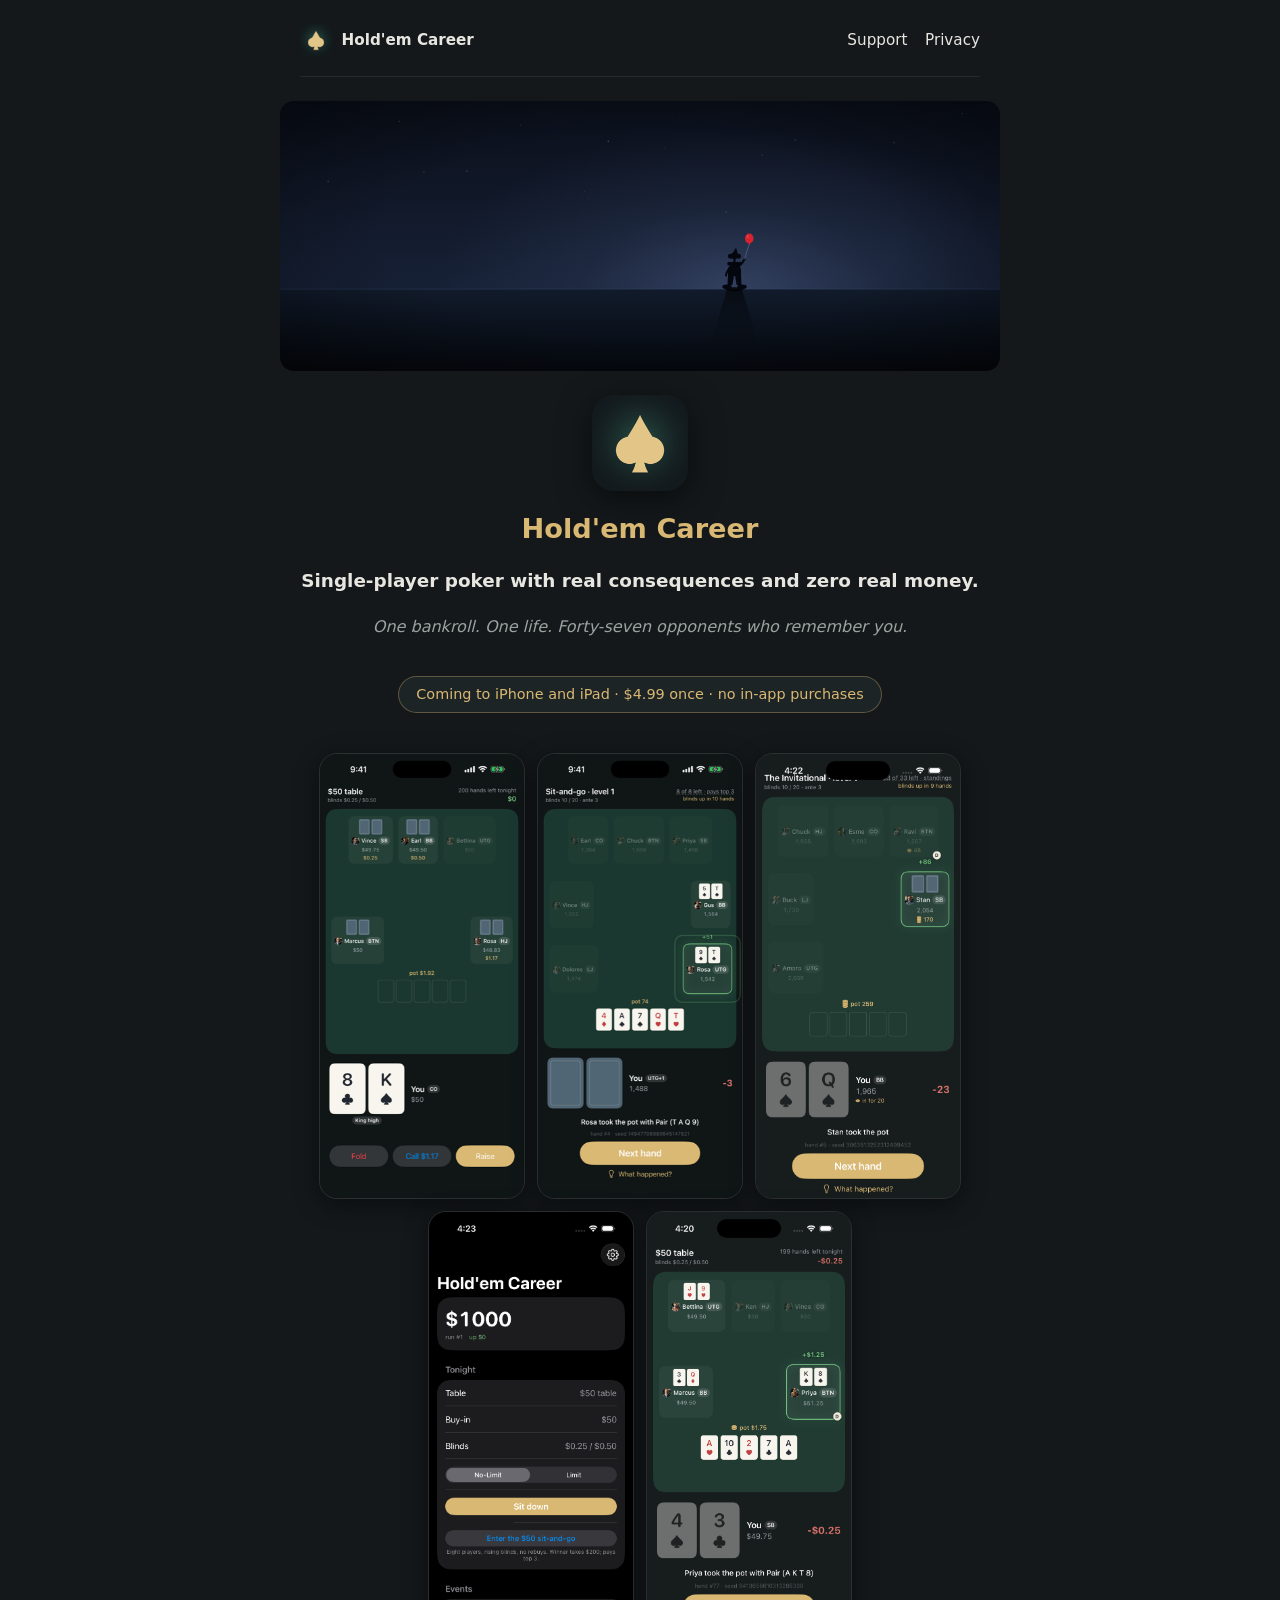
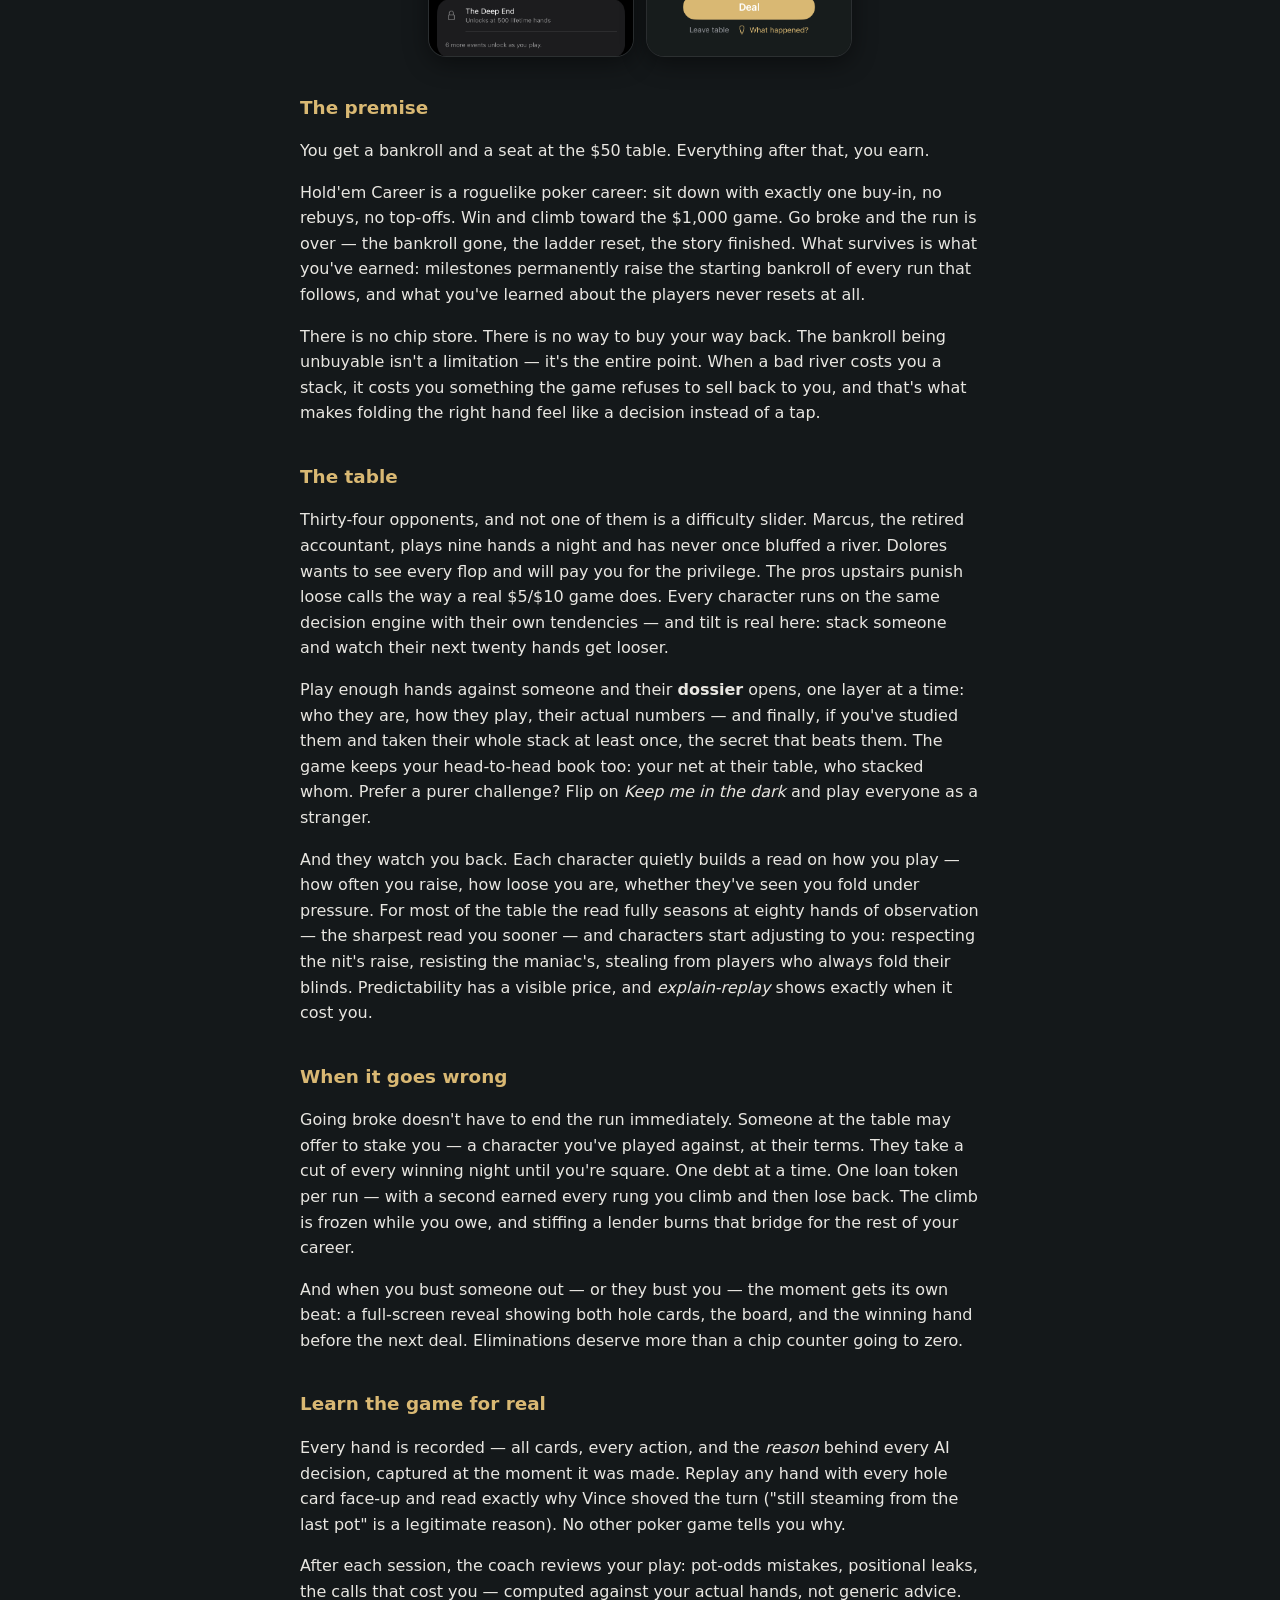
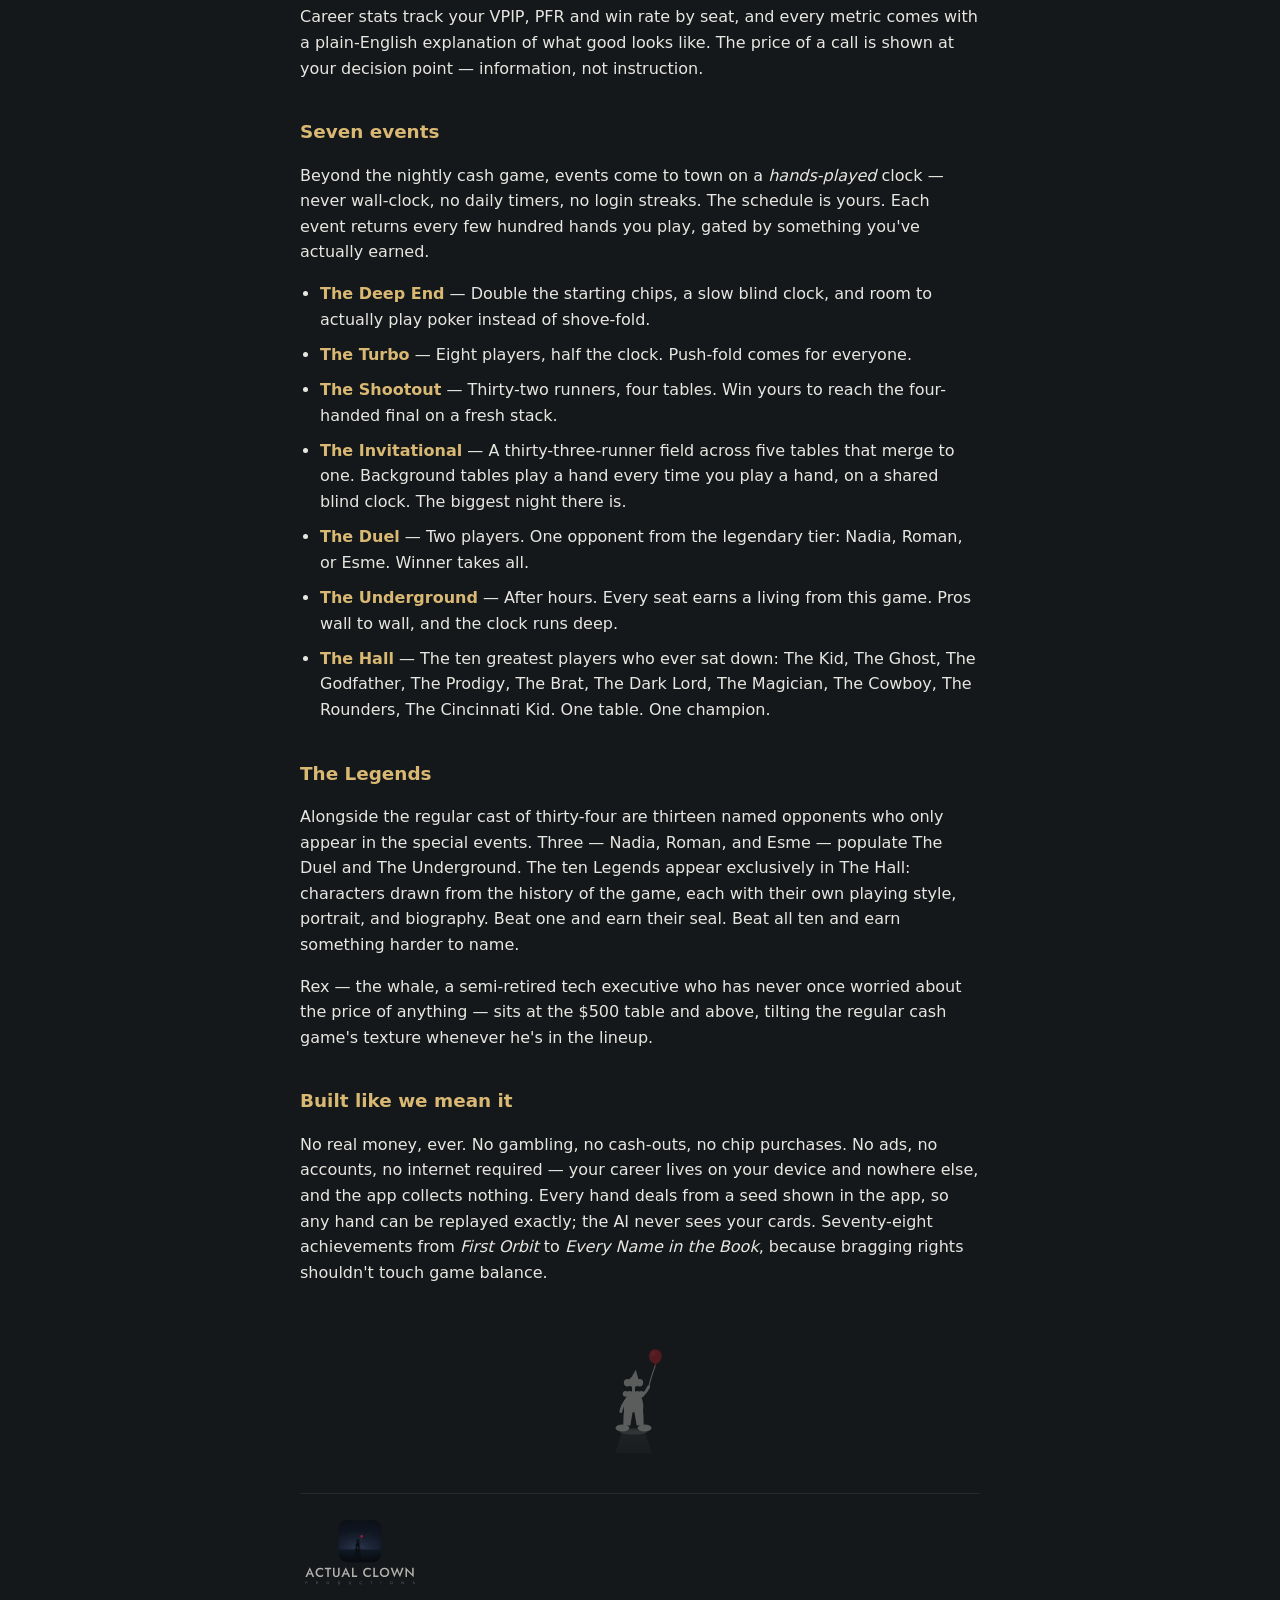
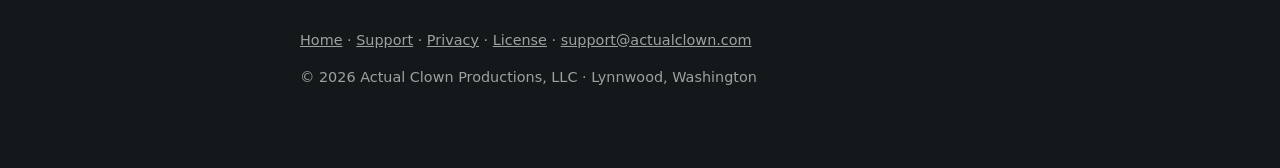
==== index.html @ 4d63edb3 "Add skip-link and interior-page meta descriptions Accessibility: a "Skip to content" link on every p" ====
<!DOCTYPE html>
<html lang="en">
<head>
<meta charset="utf-8">
<meta name="viewport" content="width=device-width, initial-scale=1">
<title>Hold'em Career — a roguelike poker career for iPhone and iPad</title>
<meta name="description" content="Single-player poker with real consequences and zero real money. One bankroll, one life, and forty-seven opponents who remember you. Seven special events. Pay once — no ads, no chip store, ever.">
<meta property="og:title" content="Hold'em Career">
<meta property="og:description" content="A roguelike poker career: one bankroll, one life, and forty-seven opponents who remember you. No real money, no chip store — pay once.">
<meta property="og:image" content="https://holdemcareer.actualclown.com/assets/og-image.png">
<meta property="og:url" content="https://holdemcareer.actualclown.com">
<meta property="og:type" content="website">
<meta name="twitter:card" content="summary_large_image">
<meta name="twitter:title" content="Hold'em Career">
<meta name="twitter:description" content="A roguelike poker career: one bankroll, one life, and forty-seven opponents who remember you. No real money, no chip store — pay once.">
<meta name="twitter:image" content="https://holdemcareer.actualclown.com/assets/og-image.png">
<link rel="canonical" href="https://holdemcareer.actualclown.com/">
<link rel="icon" href="assets/favicon.ico" sizes="48x48">
<link rel="icon" href="assets/favicon.svg" type="image/svg+xml">
<link rel="icon" type="image/png" sizes="32x32" href="assets/favicon-32.png">
<link rel="icon" type="image/png" sizes="16x16" href="assets/favicon-16.png">
<link rel="apple-touch-icon" href="assets/apple-touch-icon.png">
<link rel="stylesheet" href="style.css">
<script type="application/ld+json">
{
  "@context": "https://schema.org",
  "@type": "SoftwareApplication",
  "name": "Hold'em Career",
  "operatingSystem": "iOS",
  "applicationCategory": "GameApplication",
  "url": "https://holdemcareer.actualclown.com/",
  "offers": { "@type": "Offer", "price": "4.99", "priceCurrency": "USD" },
  "publisher": { "@type": "Organization", "name": "Actual Clown Productions, LLC" }
}
</script>
</head>
<body>
<a class="skip-link" href="#main">Skip to content</a>
<nav>
<a class="brand" href="index.html"><img src="assets/icon.png" alt=""> Hold'em Career</a>
<a href="support.html">Support</a>
<a href="privacy.html">Privacy</a>
</nav>

<main id="main">
<div class="scene-banner">
  <img src="assets/scene.svg" alt="A lone figure on an empty plain at dusk, red balloon in hand — the Actual Clown Productions mark">
</div>

<div class="hero">
<img class="appicon" src="assets/icon.png" alt="Hold'em Career app icon">
<h1>Hold'em Career</h1>
<p class="tagline"><strong>Single-player poker with real consequences and zero real money.</strong></p>
<p class="sub"><em>One bankroll. One life. Forty-seven opponents who remember you.</em></p>
<span class="badge">Coming to iPhone and iPad · $4.99 once · no in-app purchases</span>
</div>

<div class="shots">
<img src="assets/1-table.png" alt="The felt: a six-handed No-Limit cash table with the action on you">
<img src="assets/2-tourney.png" alt="An eight-handed sit-and-go at showdown, with the blind-level clock">
<img src="assets/5-invitational.png" alt="The Invitational: five tables merging to one, the whole cast in the field">
<img src="assets/6-events.png" alt="The events calendar: The Hall, The Invitational, The Duel and more">
<img src="assets/4-deal.png" alt="Between hands: the result, and the 'What happened?' explain-replay">
</div>

<h2>The premise</h2>
<p>You get a bankroll and a seat at the $50 table. Everything after that, you earn.</p>
<p>Hold'em Career is a roguelike poker career: sit down with exactly one buy-in, no rebuys, no
top-offs. Win and climb toward the $1,000 game. Go broke and the run is over — the bankroll
gone, the ladder reset, the story finished. What survives is what you've earned: milestones
permanently raise the starting bankroll of every run that follows, and what you've learned
about the players never resets at all.</p>
<p>There is no chip store. There is no way to buy your way back. The bankroll being unbuyable
isn't a limitation — it's the entire point. When a bad river costs you a stack, it costs you
something the game refuses to sell back to you, and that's what makes folding the right hand
feel like a decision instead of a tap.</p>

<h2>The table</h2>
<p>Thirty-four opponents, and not one of them is a difficulty slider. Marcus, the retired
accountant, plays nine hands a night and has never once bluffed a river. Dolores wants to see
every flop and will pay you for the privilege. The pros upstairs punish loose calls the way a
real $5/$10 game does. Every character runs on the same decision engine with their own
tendencies — and tilt is real here: stack someone and watch their next twenty hands get looser.</p>
<p>Play enough hands against someone and their <strong>dossier</strong> opens, one layer at a
time: who they are, how they play, their actual numbers — and finally, if you've studied them
and taken their whole stack at least once, the secret that beats them. The game keeps your
head-to-head book too: your net at their table, who stacked whom. Prefer a purer challenge?
Flip on <em>Keep me in the dark</em> and play everyone as a stranger.</p>
<p>And they watch you back. Each character quietly builds a read on how you play — how often
you raise, how loose you are, whether they've seen you fold under pressure. For most of the table the read fully seasons at
eighty hands of observation — the sharpest read you sooner — and characters start adjusting to
you: respecting the nit's raise, resisting the maniac's, stealing from players who always fold
their blinds.
Predictability has a visible price, and <em>explain-replay</em> shows exactly when it cost you.</p>

<h2>When it goes wrong</h2>
<p>Going broke doesn't have to end the run immediately. Someone at the table may offer to stake
you — a character you've played against, at their terms. They take a cut of every winning night
until you're square. One debt at a time. One loan token per run — with a second earned every
rung you climb and then lose back. The climb is frozen while you owe, and stiffing a lender
burns that bridge for the rest of your career.</p>
<p>And when you bust someone out — or they bust you — the moment gets its own beat: a
full-screen reveal showing both hole cards, the board, and the winning hand before the next
deal. Eliminations deserve more than a chip counter going to zero.</p>

<h2>Learn the game for real</h2>
<p>Every hand is recorded — all cards, every action, and the <em>reason</em> behind every AI
decision, captured at the moment it was made. Replay any hand with every hole card face-up and
read exactly why Vince shoved the turn ("still steaming from the last pot" is a legitimate
reason). No other poker game tells you why.</p>
<p>After each session, the coach reviews your play: pot-odds mistakes, positional leaks, the
calls that cost you — computed against your actual hands, not generic advice. Career stats
track your VPIP, PFR and win rate by seat, and every metric comes with a plain-English
explanation of what good looks like. The price of a call is shown at your decision point —
information, not instruction.</p>

<h2>Seven events</h2>
<p>Beyond the nightly cash game, events come to town on a <em>hands-played</em> clock — never
wall-clock, no daily timers, no login streaks. The schedule is yours. Each event returns every
few hundred hands you play, gated by something you've actually earned.</p>
<ul class="events-list">
  <li><strong>The Deep End</strong> — Double the starting chips, a slow blind clock, and room to
  actually play poker instead of shove-fold.</li>
  <li><strong>The Turbo</strong> — Eight players, half the clock. Push-fold comes for everyone.</li>
  <li><strong>The Shootout</strong> — Thirty-two runners, four tables. Win yours to reach the
  four-handed final on a fresh stack.</li>
  <li><strong>The Invitational</strong> — A thirty-three-runner field across five
  tables that merge to one. Background tables play a hand every time you play a hand, on a shared
  blind clock. The biggest night there is.</li>
  <li><strong>The Duel</strong> — Two players. One opponent from the legendary tier: Nadia, Roman,
  or Esme. Winner takes all.</li>
  <li><strong>The Underground</strong> — After hours. Every seat earns a living from this game.
  Pros wall to wall, and the clock runs deep.</li>
  <li><strong>The Hall</strong> — The ten greatest players who ever sat down: The Kid, The Ghost,
  The Godfather, The Prodigy, The Brat, The Dark Lord, The Magician, The Cowboy, The Rounders,
  The Cincinnati Kid. One table. One champion.</li>
</ul>

<h2>The Legends</h2>
<p>Alongside the regular cast of thirty-four are thirteen named opponents who only appear in
the special events. Three — Nadia, Roman, and Esme — populate The Duel and The Underground.
The ten Legends appear exclusively in The Hall: characters drawn from the history of the game,
each with their own playing style, portrait, and biography. Beat one and earn their seal. Beat
all ten and earn something harder to name.</p>
<p>Rex — the whale, a semi-retired tech executive who has never once worried about the price of
anything — sits at the $500 table and above, tilting the regular cash game's texture whenever
he's in the lineup.</p>

<h2>Built like we mean it</h2>
<p>No real money, ever. No gambling, no cash-outs, no chip purchases. No ads, no accounts, no
internet required — your career lives on your device and nowhere else, and the app collects
nothing. Every hand deals from a seed shown in the app, so any hand can be replayed exactly;
the AI never sees your cards. Seventy-eight achievements from <em>First Orbit</em> to
<em>Every Name in the Book</em>, because bragging rights shouldn't touch game balance.</p>

<div class="mark-accent" aria-hidden="true">
  <img src="assets/mark-free.svg" alt="">
</div>
</main>

<footer>
<a href="https://actualclown.com" class="footer-brand">
  <img src="assets/logo-ac-stacked.svg" alt="Actual Clown Productions" class="footer-logo">
</a>
<p><a href="index.html">Home</a> · <a href="support.html">Support</a> · <a href="privacy.html">Privacy</a> ·
<a href="eula.html">License</a> · <a href="mailto:support@actualclown.com">support@actualclown.com</a></p>
<p>© 2026 Actual Clown Productions, LLC · Lynnwood, Washington</p>
</footer>
</body>
</html>
---- style.css ----
body { font-family: -apple-system, system-ui, sans-serif; max-width: 680px; margin: 0 auto;
       padding: 1.5rem 1.25rem 4rem; line-height: 1.6; color: #e8e6e1; background: #14181a; }
h1 { color: #d9b873; font-size: 1.7rem; margin: 0.5rem 0 0.25rem; }
h2 { color: #d9b873; font-size: 1.15rem; margin-top: 2.25rem; }
a { color: #d9b873; }
p.muted { color: #9aa39e; font-size: 0.9rem; }

/* Scene banner: full-column-width image between nav and hero. Negative margins cancel
   body padding so the illustration bleeds edge-to-edge within the content column. */
.scene-banner { margin: 0.75rem -1.25rem 0; overflow: hidden; border-radius: 14px; }
.scene-banner img { width: 100%; display: block; }

nav { display: flex; align-items: center; gap: 1.1rem; padding-bottom: 1.25rem;
      border-bottom: 1px solid rgba(255,255,255,0.08); margin-bottom: 1.5rem; }
nav img { width: 32px; height: 32px; border-radius: 8px; }
nav a { color: #e8e6e1; text-decoration: none; font-size: 0.95rem; }
nav a:hover { color: #d9b873; }
nav a.brand { font-weight: 600; margin-right: auto; display: flex; align-items: center; gap: 0.6rem; }

.hero { text-align: center; padding: 1.5rem 0 0.5rem; }
.hero img.appicon { width: 96px; height: 96px; border-radius: 22px;
                    box-shadow: 0 8px 32px rgba(0,0,0,0.5); }
.hero .tagline { font-size: 1.15rem; color: #e8e6e1; margin-top: 1rem; }
.hero .sub { color: #9aa39e; }

.shots { display: flex; gap: 12px; justify-content: center; margin: 2rem 0 0.5rem;
         flex-wrap: wrap; }
.shots img { width: 30%; min-width: 150px; max-width: 210px; border-radius: 18px;
             border: 1px solid rgba(255,255,255,0.10); box-shadow: 0 6px 24px rgba(0,0,0,0.45); }

.badge { display: inline-block; background: #1d2426; border: 1px solid rgba(217,184,115,0.35);
         color: #d9b873; border-radius: 999px; padding: 0.4rem 1.1rem; font-size: 0.9rem;
         margin-top: 1.25rem; }

/* Events list: tighter spacing than a prose list, each item self-contained. */
ul.events-list { padding-left: 1.25rem; margin: 1rem 0; }
ul.events-list li { margin-bottom: 0.6rem; color: #e8e6e1; }
ul.events-list li strong { color: #d9b873; }

/* Ambient mark accent: the free silhouette, centered and hushed, between body and footer. */
.mark-accent { text-align: center; margin: 3rem 0 0; opacity: 0.32; }
.mark-accent img { width: 120px; height: auto; }

footer { margin-top: 2rem; padding-top: 1.25rem; border-top: 1px solid rgba(255,255,255,0.08);
         color: #9aa39e; font-size: 0.9rem; }
footer a { color: #9aa39e; }
footer a.footer-brand { display: inline-block; margin-bottom: 1rem; opacity: 0.72;
                        transition: opacity 0.15s; }
footer a.footer-brand:hover { opacity: 1; }
/* Stacked logo is taller than horizontal — size by width so proportions are preserved. */
footer img.footer-logo { display: block; width: 120px; height: auto; }
/* Footer text links share the footer's muted color, so underline them to stay distinguishable
   from surrounding text (the brand/logo link is excluded). */
footer p a { text-decoration: underline; }

/* Older engines don't treat <main> as block by default. */
main { display: block; }

/* Skip link: off-screen until keyboard focus brings it into view, so screen-reader and
   keyboard users can jump past the nav straight to the content. */
.skip-link { position: absolute; left: -9999px; top: 0; z-index: 100;
             background: #1d2426; color: #d9b873; padding: 0.6rem 1rem;
             border: 1px solid rgba(217,184,115,0.35); border-radius: 0 0 8px 0; }
.skip-link:focus { left: 0; }
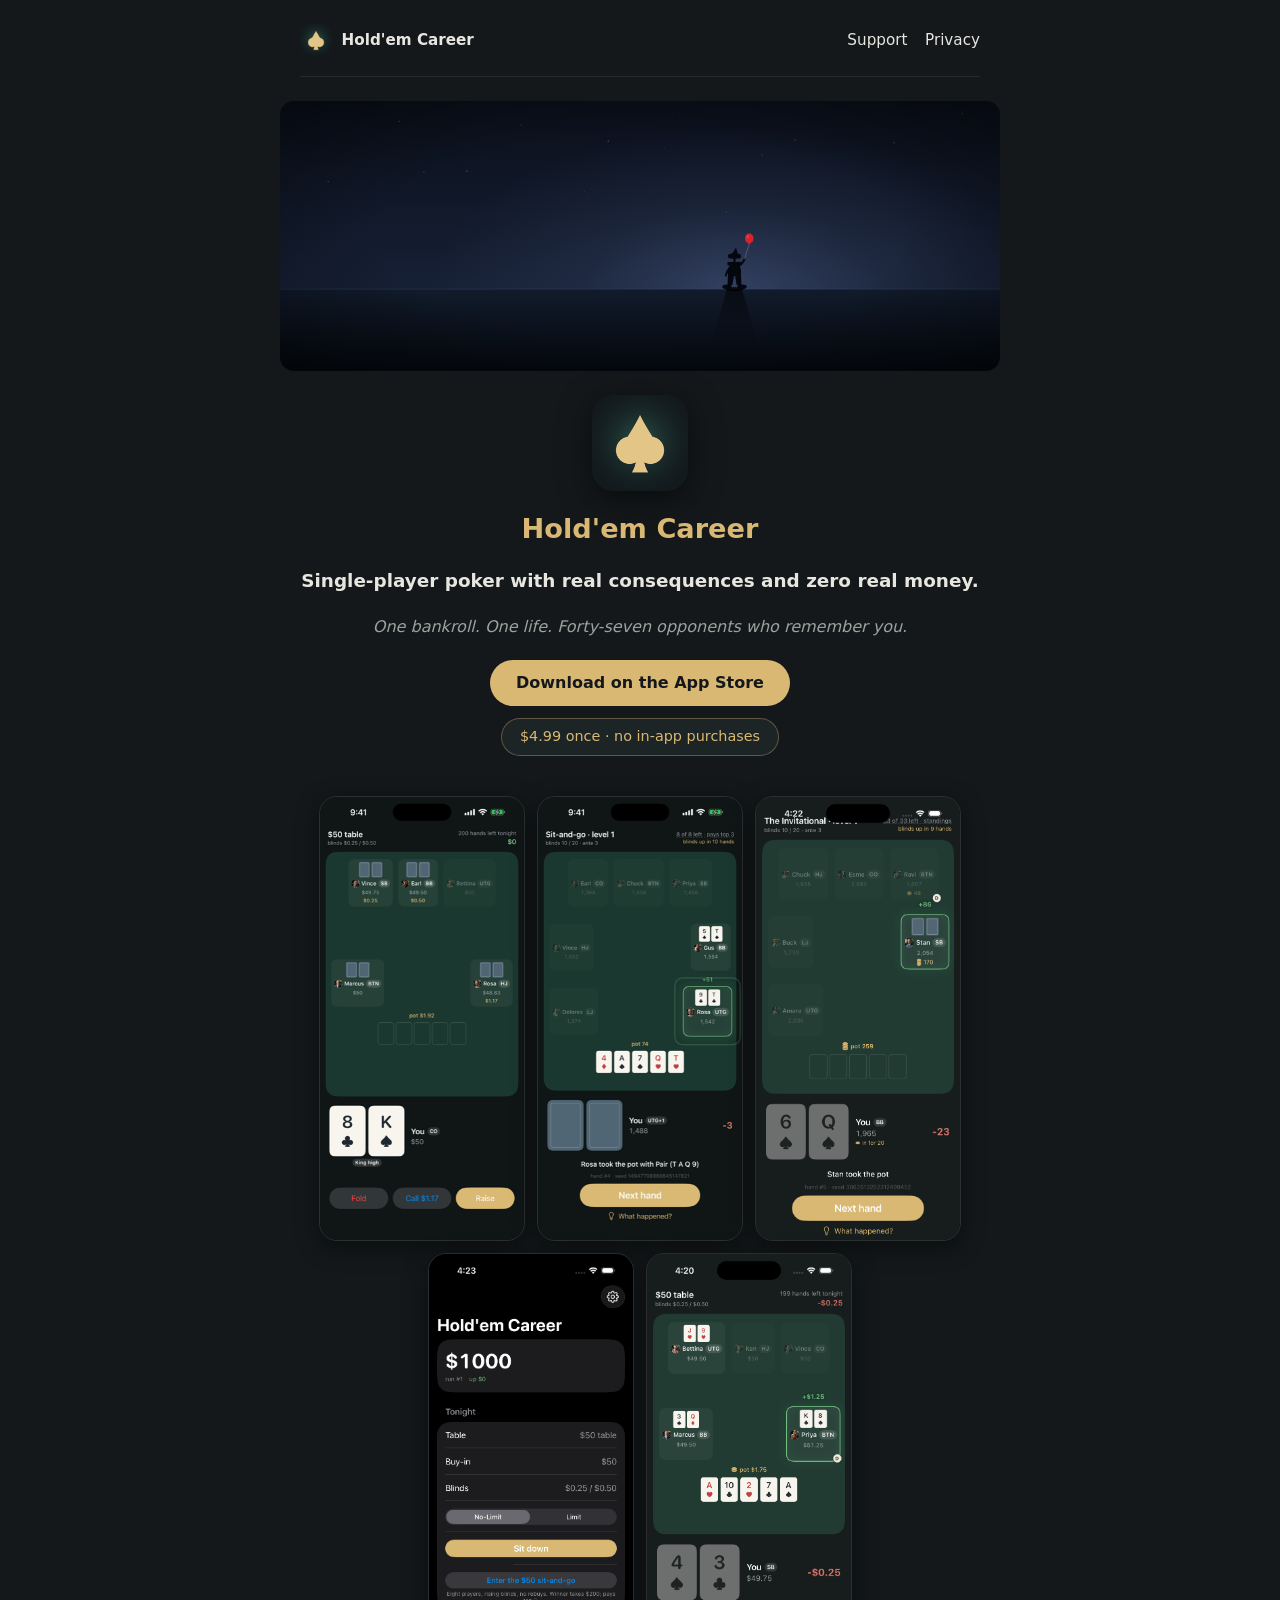
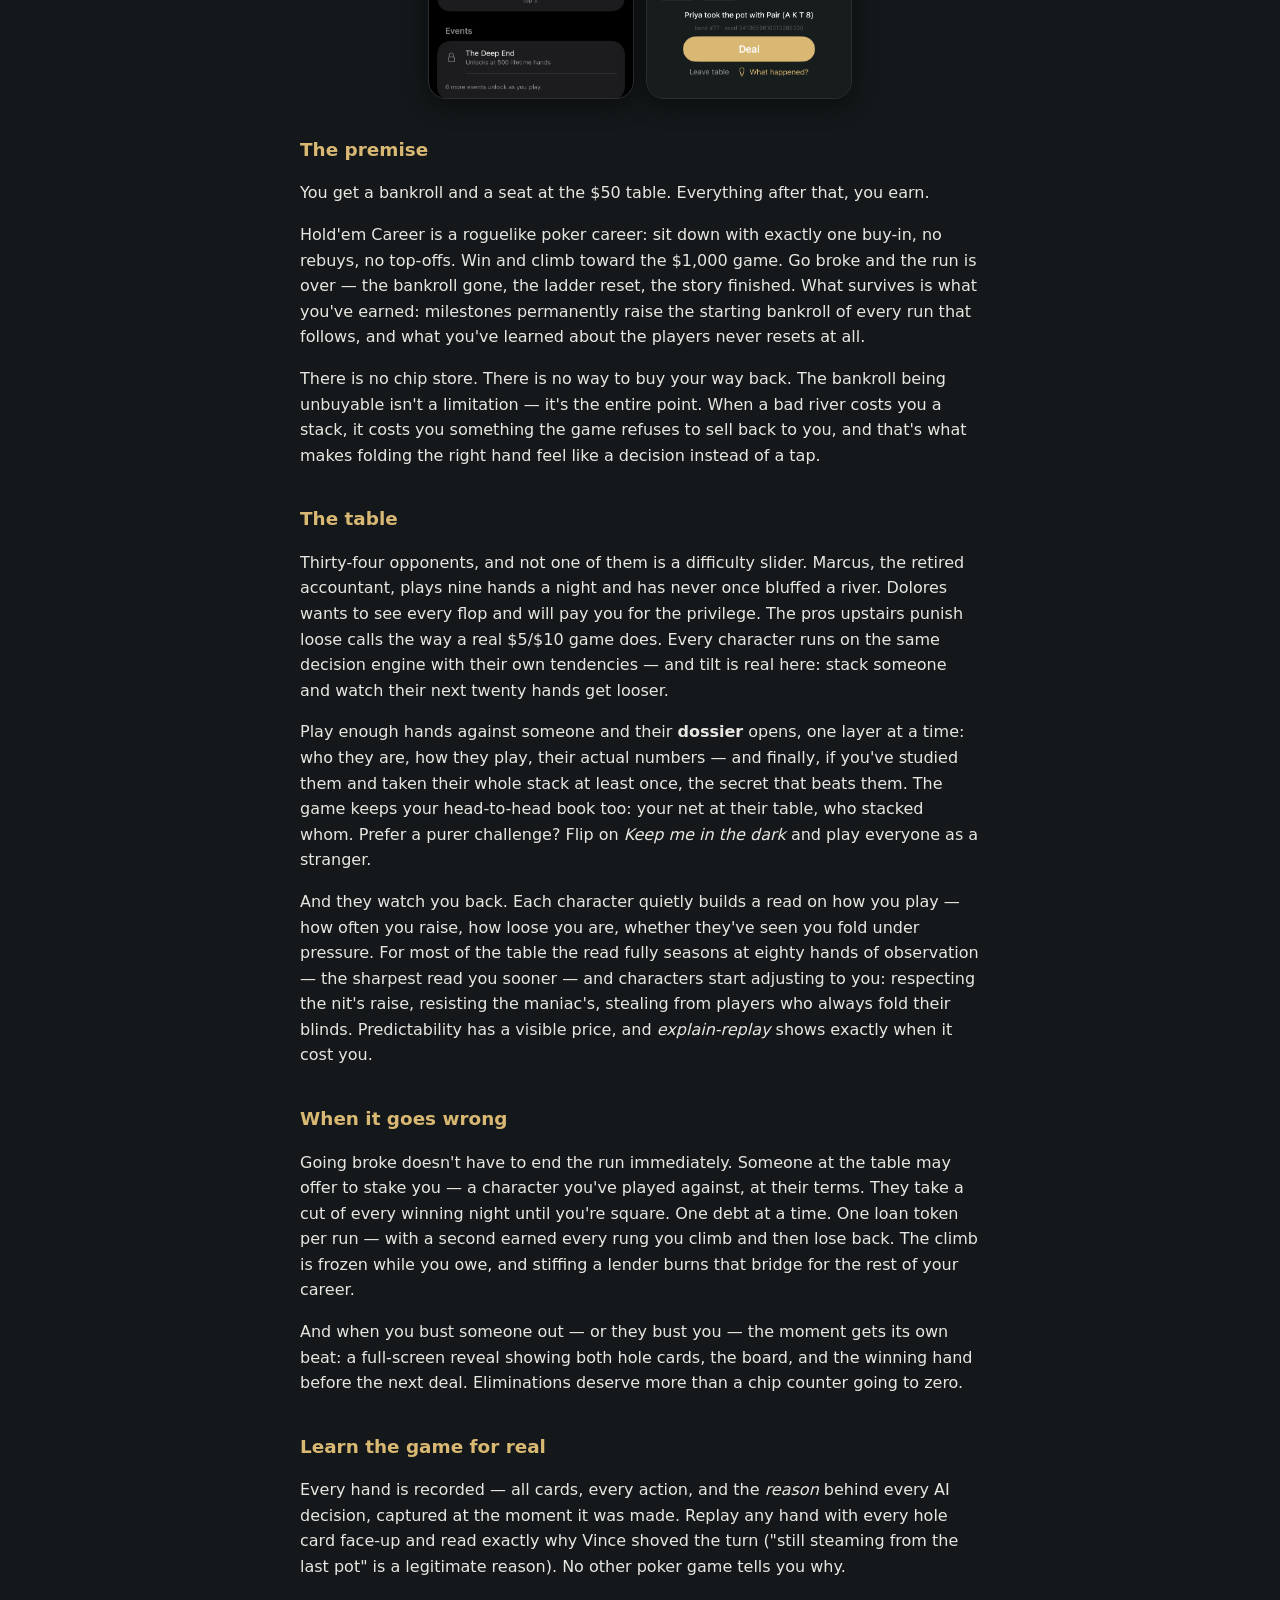
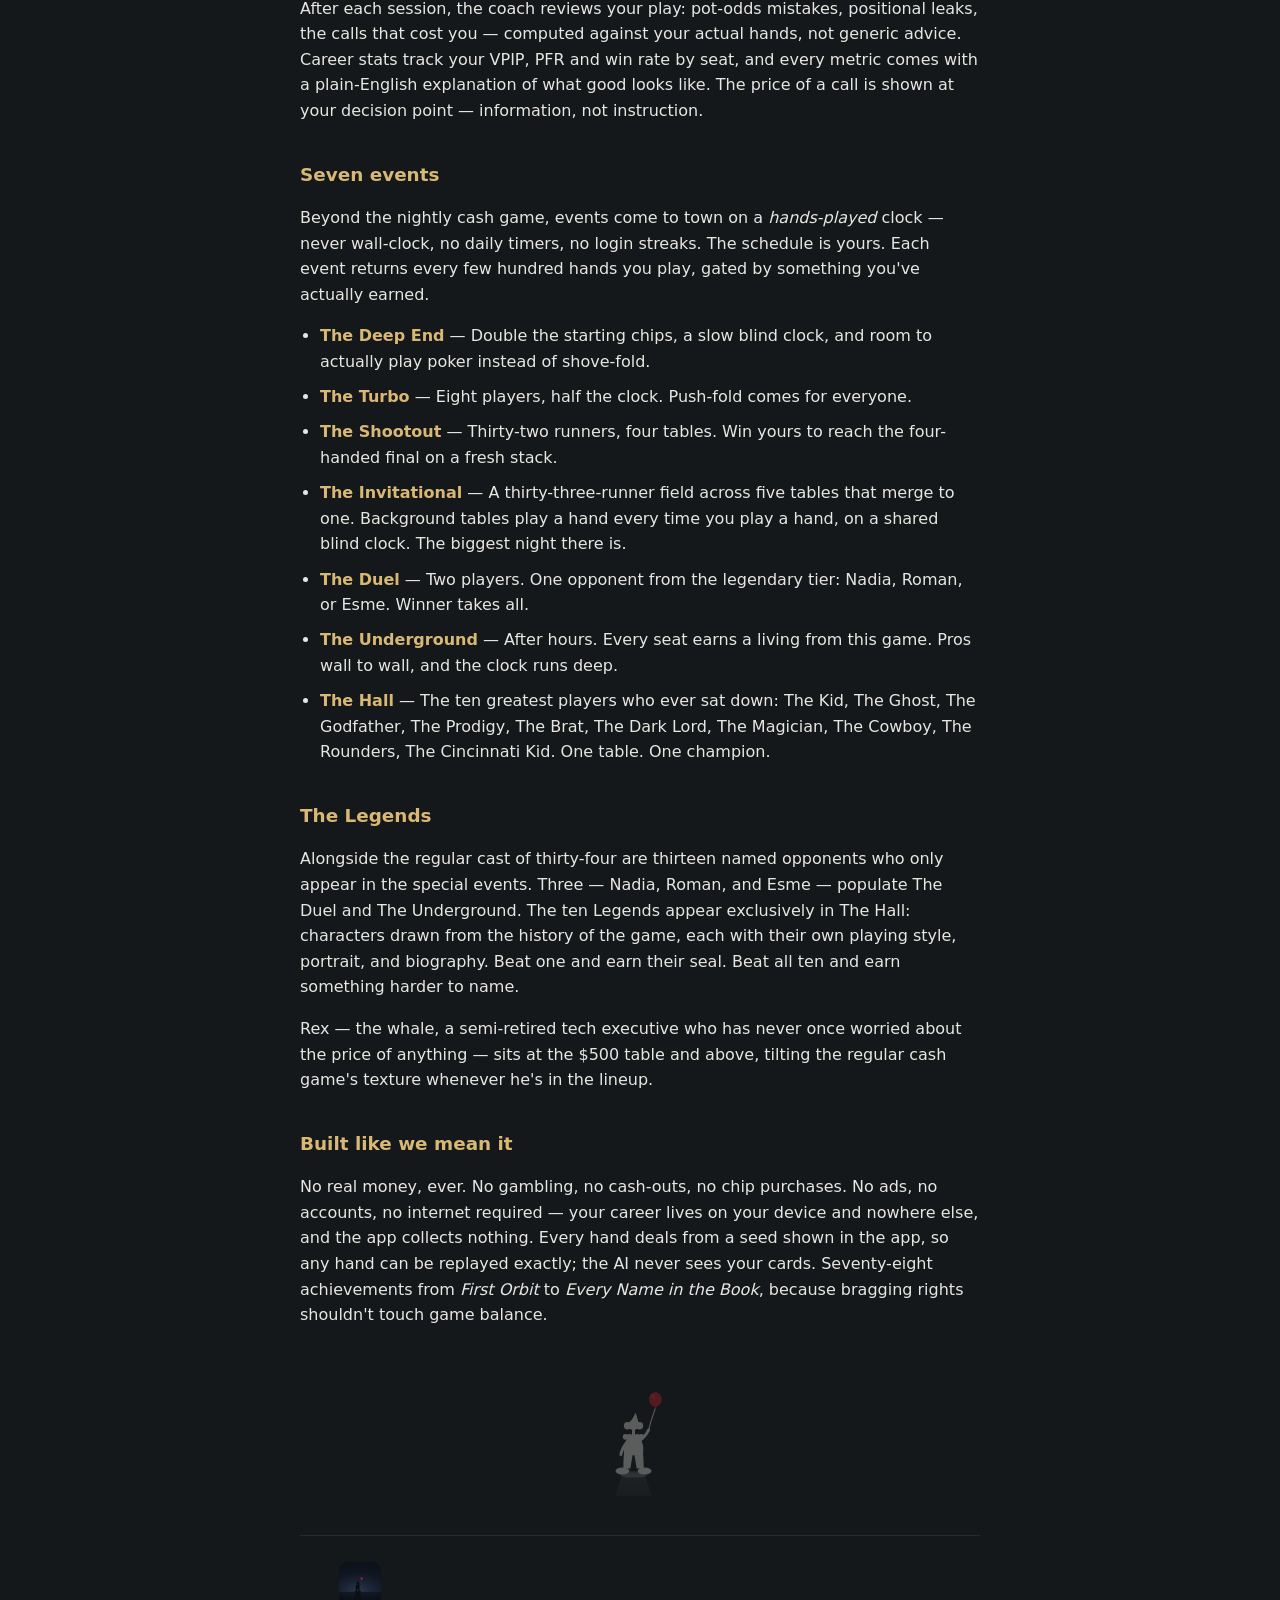
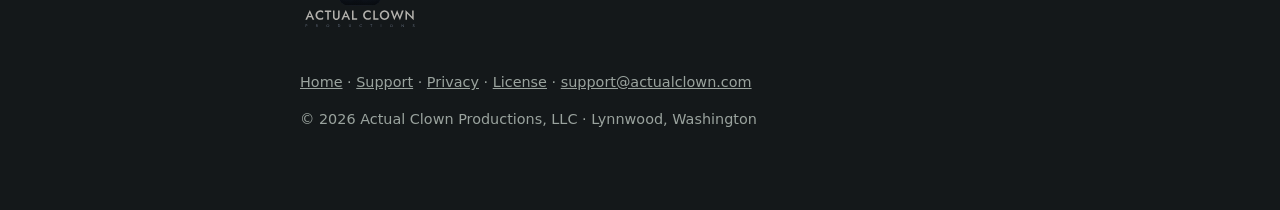
==== commit c8946668: "Replace pre-launch badge with real App Store download CTA The app has already shipped (v1.3 live, v1" ====
--- a/index.html
+++ b/index.html
@@ -52,7 +52,8 @@
 <h1>Hold'em Career</h1>
 <p class="tagline"><strong>Single-player poker with real consequences and zero real money.</strong></p>
 <p class="sub"><em>One bankroll. One life. Forty-seven opponents who remember you.</em></p>
-<span class="badge">Coming to iPhone and iPad · $4.99 once · no in-app purchases</span>
+<a class="cta" href="https://apps.apple.com/us/app/holdem-career-offline-poker/id6801961805">Download on the App Store</a>
+<span class="badge">$4.99 once · no in-app purchases</span>
 </div>
 
 <div class="shots">
--- a/style.css
+++ b/style.css
@@ -32,6 +32,13 @@
          color: #d9b873; border-radius: 999px; padding: 0.4rem 1.1rem; font-size: 0.9rem;
          margin-top: 1.25rem; }
 
+/* Primary hero CTA: solid fill so it outranks the muted informational .badge beside it. */
+.hero .cta { display: block; width: fit-content; margin: 1.25rem auto 0; background: #d9b873;
+             color: #14181a; font-weight: 600; text-decoration: none; border-radius: 999px;
+             padding: 0.65rem 1.6rem; }
+.hero .cta:hover { background: #e8c988; }
+.hero .badge { display: block; width: fit-content; margin: 0.75rem auto 0; }
+
 /* Events list: tighter spacing than a prose list, each item self-contained. */
 ul.events-list { padding-left: 1.25rem; margin: 1rem 0; }
 ul.events-list li { margin-bottom: 0.6rem; color: #e8e6e1; }
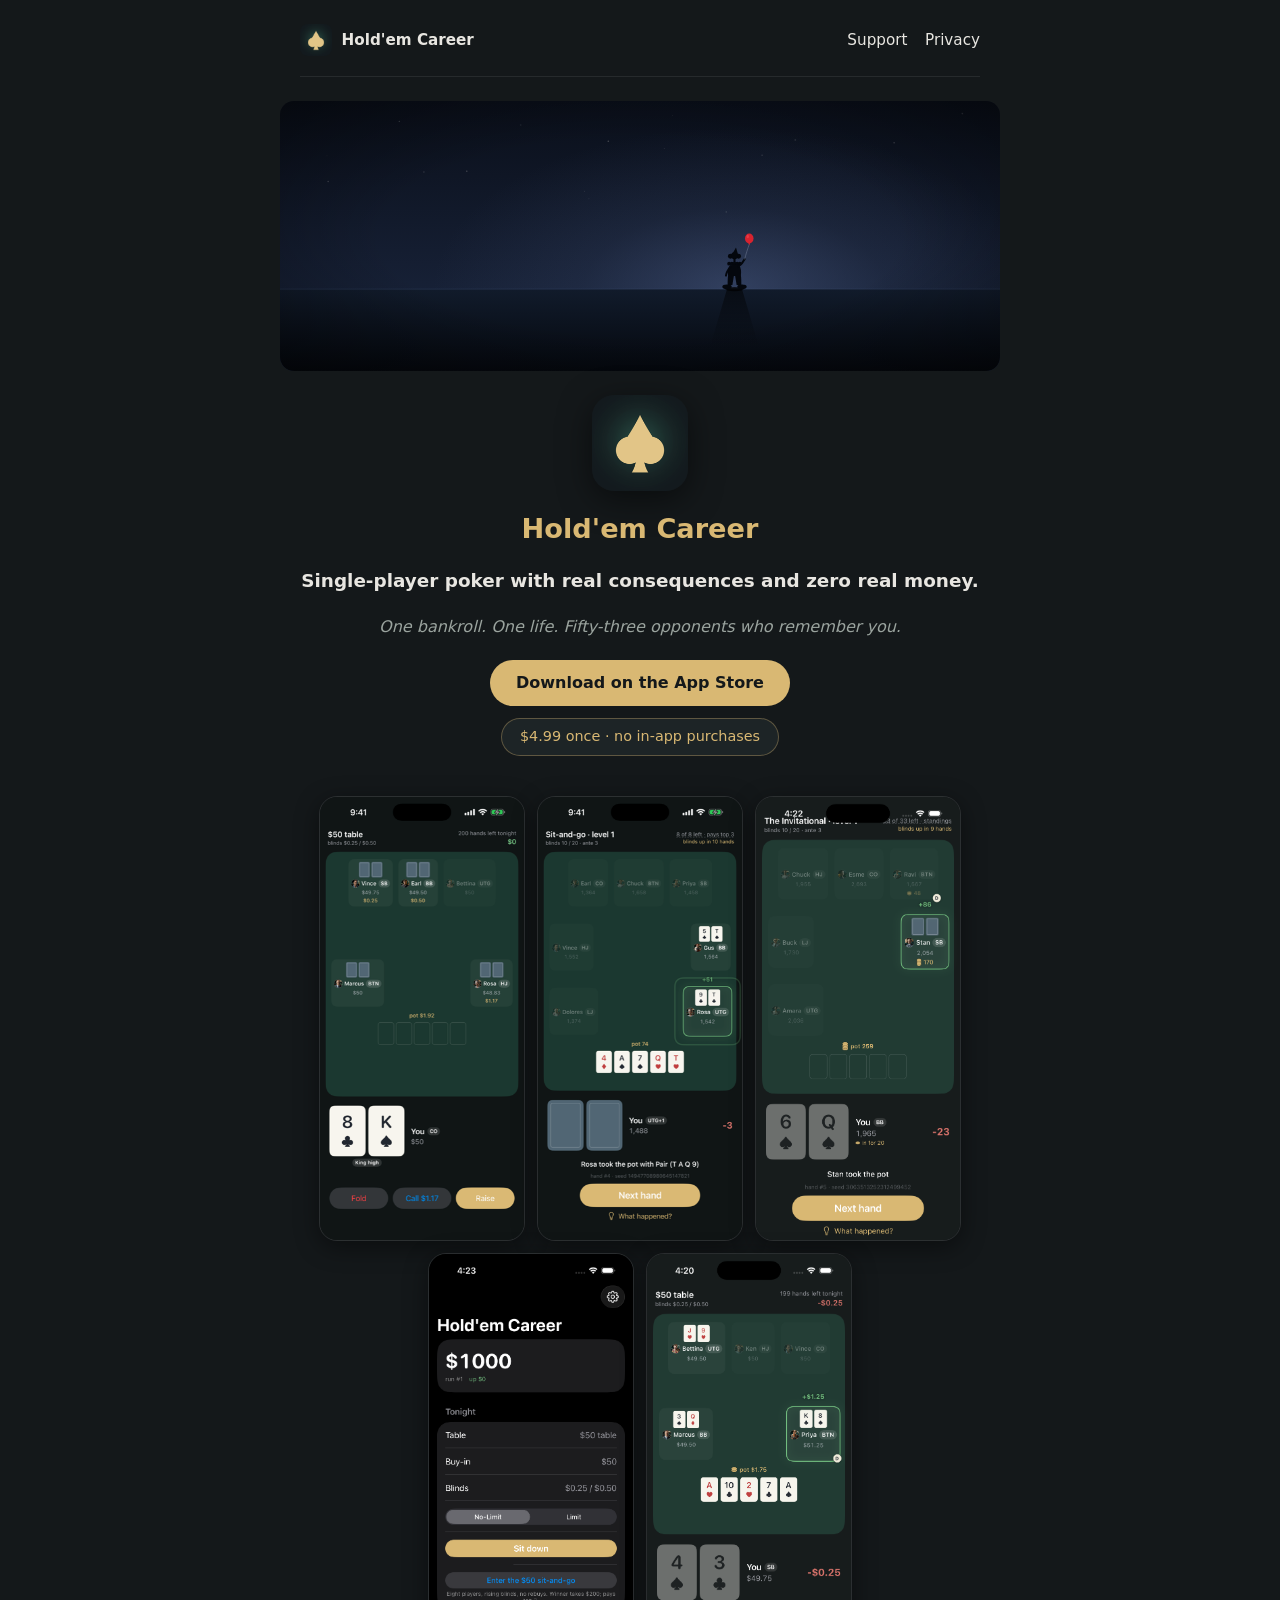
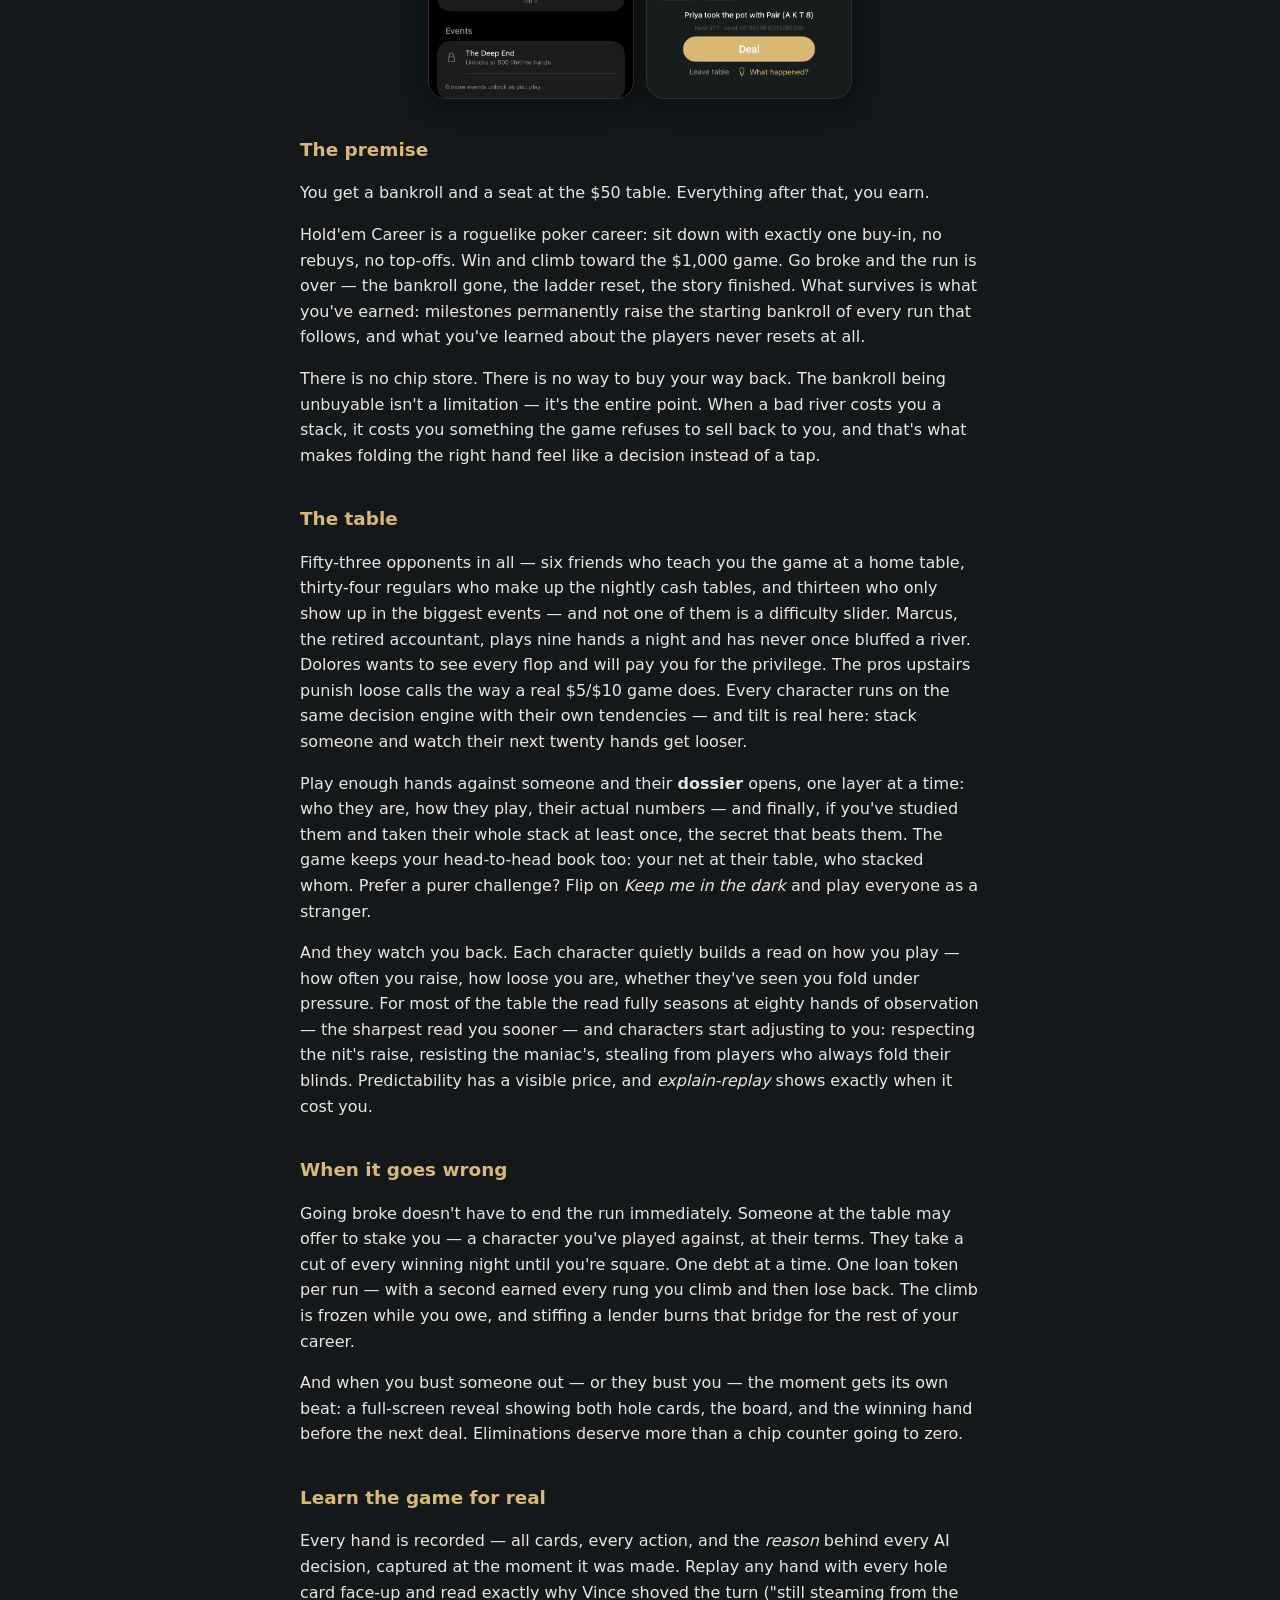
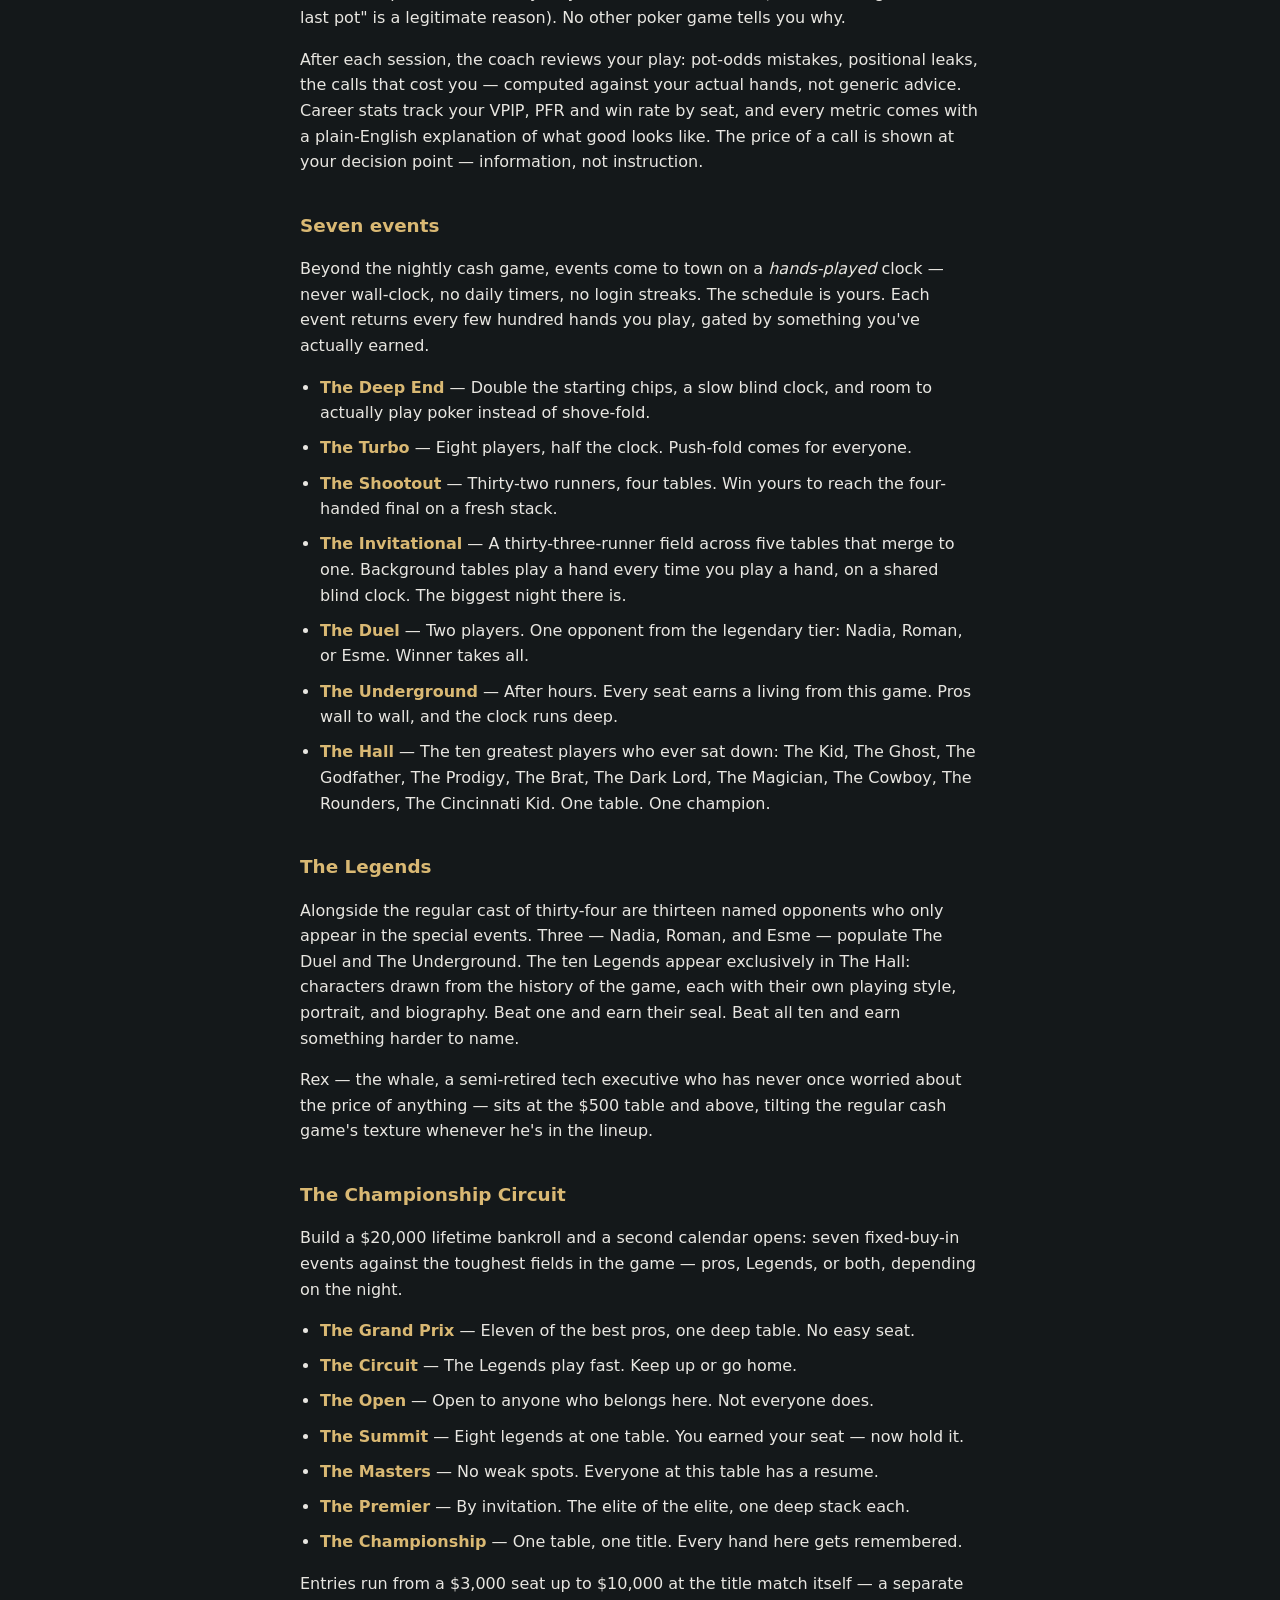
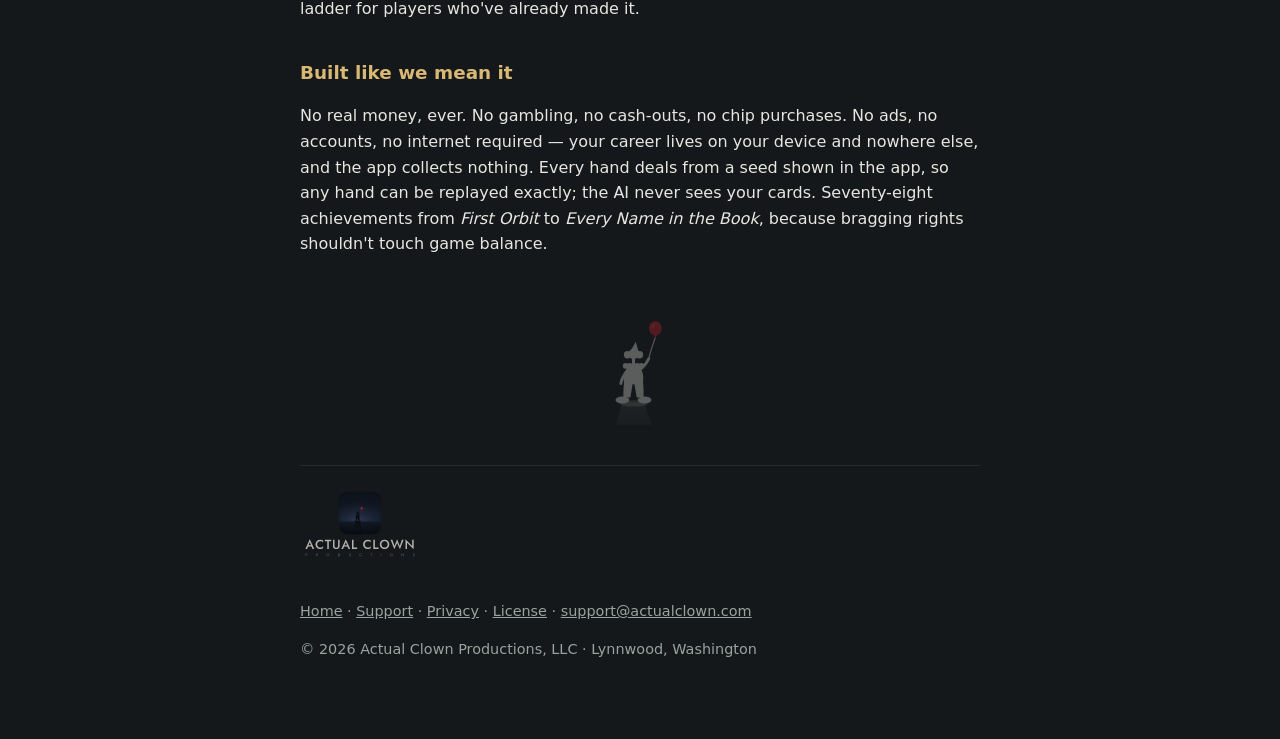
==== commit df3bb88b: "Standardize opponent count at 53 and reveal the Championship Circuit The hero and body copy previous" ====
--- a/index.html
+++ b/index.html
@@ -4,15 +4,15 @@
 <meta charset="utf-8">
 <meta name="viewport" content="width=device-width, initial-scale=1">
 <title>Hold'em Career — a roguelike poker career for iPhone and iPad</title>
-<meta name="description" content="Single-player poker with real consequences and zero real money. One bankroll, one life, and forty-seven opponents who remember you. Seven special events. Pay once — no ads, no chip store, ever.">
+<meta name="description" content="Single-player poker with real consequences and zero real money. One bankroll, one life, and fifty-three opponents who remember you. Seven nightly events plus a championship circuit. Pay once — no ads, no chip store, ever.">
 <meta property="og:title" content="Hold'em Career">
-<meta property="og:description" content="A roguelike poker career: one bankroll, one life, and forty-seven opponents who remember you. No real money, no chip store — pay once.">
+<meta property="og:description" content="A roguelike poker career: one bankroll, one life, and fifty-three opponents who remember you. No real money, no chip store — pay once.">
 <meta property="og:image" content="https://holdemcareer.actualclown.com/assets/og-image.png">
 <meta property="og:url" content="https://holdemcareer.actualclown.com">
 <meta property="og:type" content="website">
 <meta name="twitter:card" content="summary_large_image">
 <meta name="twitter:title" content="Hold'em Career">
-<meta name="twitter:description" content="A roguelike poker career: one bankroll, one life, and forty-seven opponents who remember you. No real money, no chip store — pay once.">
+<meta name="twitter:description" content="A roguelike poker career: one bankroll, one life, and fifty-three opponents who remember you. No real money, no chip store — pay once.">
 <meta name="twitter:image" content="https://holdemcareer.actualclown.com/assets/og-image.png">
 <link rel="canonical" href="https://holdemcareer.actualclown.com/">
 <link rel="icon" href="assets/favicon.ico" sizes="48x48">
@@ -51,7 +51,7 @@
 <img class="appicon" src="assets/icon.png" alt="Hold'em Career app icon">
 <h1>Hold'em Career</h1>
 <p class="tagline"><strong>Single-player poker with real consequences and zero real money.</strong></p>
-<p class="sub"><em>One bankroll. One life. Forty-seven opponents who remember you.</em></p>
+<p class="sub"><em>One bankroll. One life. Fifty-three opponents who remember you.</em></p>
 <a class="cta" href="https://apps.apple.com/us/app/holdem-career-offline-poker/id6801961805">Download on the App Store</a>
 <span class="badge">$4.99 once · no in-app purchases</span>
 </div>
@@ -77,7 +77,9 @@
 feel like a decision instead of a tap.</p>
 
 <h2>The table</h2>
-<p>Thirty-four opponents, and not one of them is a difficulty slider. Marcus, the retired
+<p>Fifty-three opponents in all — six friends who teach you the game at a home table, thirty-four
+regulars who make up the nightly cash tables, and thirteen who only show up in the biggest
+events — and not one of them is a difficulty slider. Marcus, the retired
 accountant, plays nine hands a night and has never once bluffed a river. Dolores wants to see
 every flop and will pay you for the privilege. The pros upstairs punish loose calls the way a
 real $5/$10 game does. Every character runs on the same decision engine with their own
@@ -147,6 +149,24 @@
 anything — sits at the $500 table and above, tilting the regular cash game's texture whenever
 he's in the lineup.</p>
 
+<h2>The Championship Circuit</h2>
+<p>Build a $20,000 lifetime bankroll and a second calendar opens: seven fixed-buy-in events
+against the toughest fields in the game — pros, Legends, or both, depending on the night.</p>
+<ul class="events-list">
+  <li><strong>The Grand Prix</strong> — Eleven of the best pros, one deep table. No easy seat.</li>
+  <li><strong>The Circuit</strong> — The Legends play fast. Keep up or go home.</li>
+  <li><strong>The Open</strong> — Open to anyone who belongs here. Not everyone does.</li>
+  <li><strong>The Summit</strong> — Eight legends at one table. You earned your seat — now hold
+  it.</li>
+  <li><strong>The Masters</strong> — No weak spots. Everyone at this table has a resume.</li>
+  <li><strong>The Premier</strong> — By invitation. The elite of the elite, one deep stack
+  each.</li>
+  <li><strong>The Championship</strong> — One table, one title. Every hand here gets
+  remembered.</li>
+</ul>
+<p>Entries run from a $3,000 seat up to $10,000 at the title match itself — a separate ladder
+for players who've already made it.</p>
+
 <h2>Built like we mean it</h2>
 <p>No real money, ever. No gambling, no cash-outs, no chip purchases. No ads, no accounts, no
 internet required — your career lives on your device and nowhere else, and the app collects
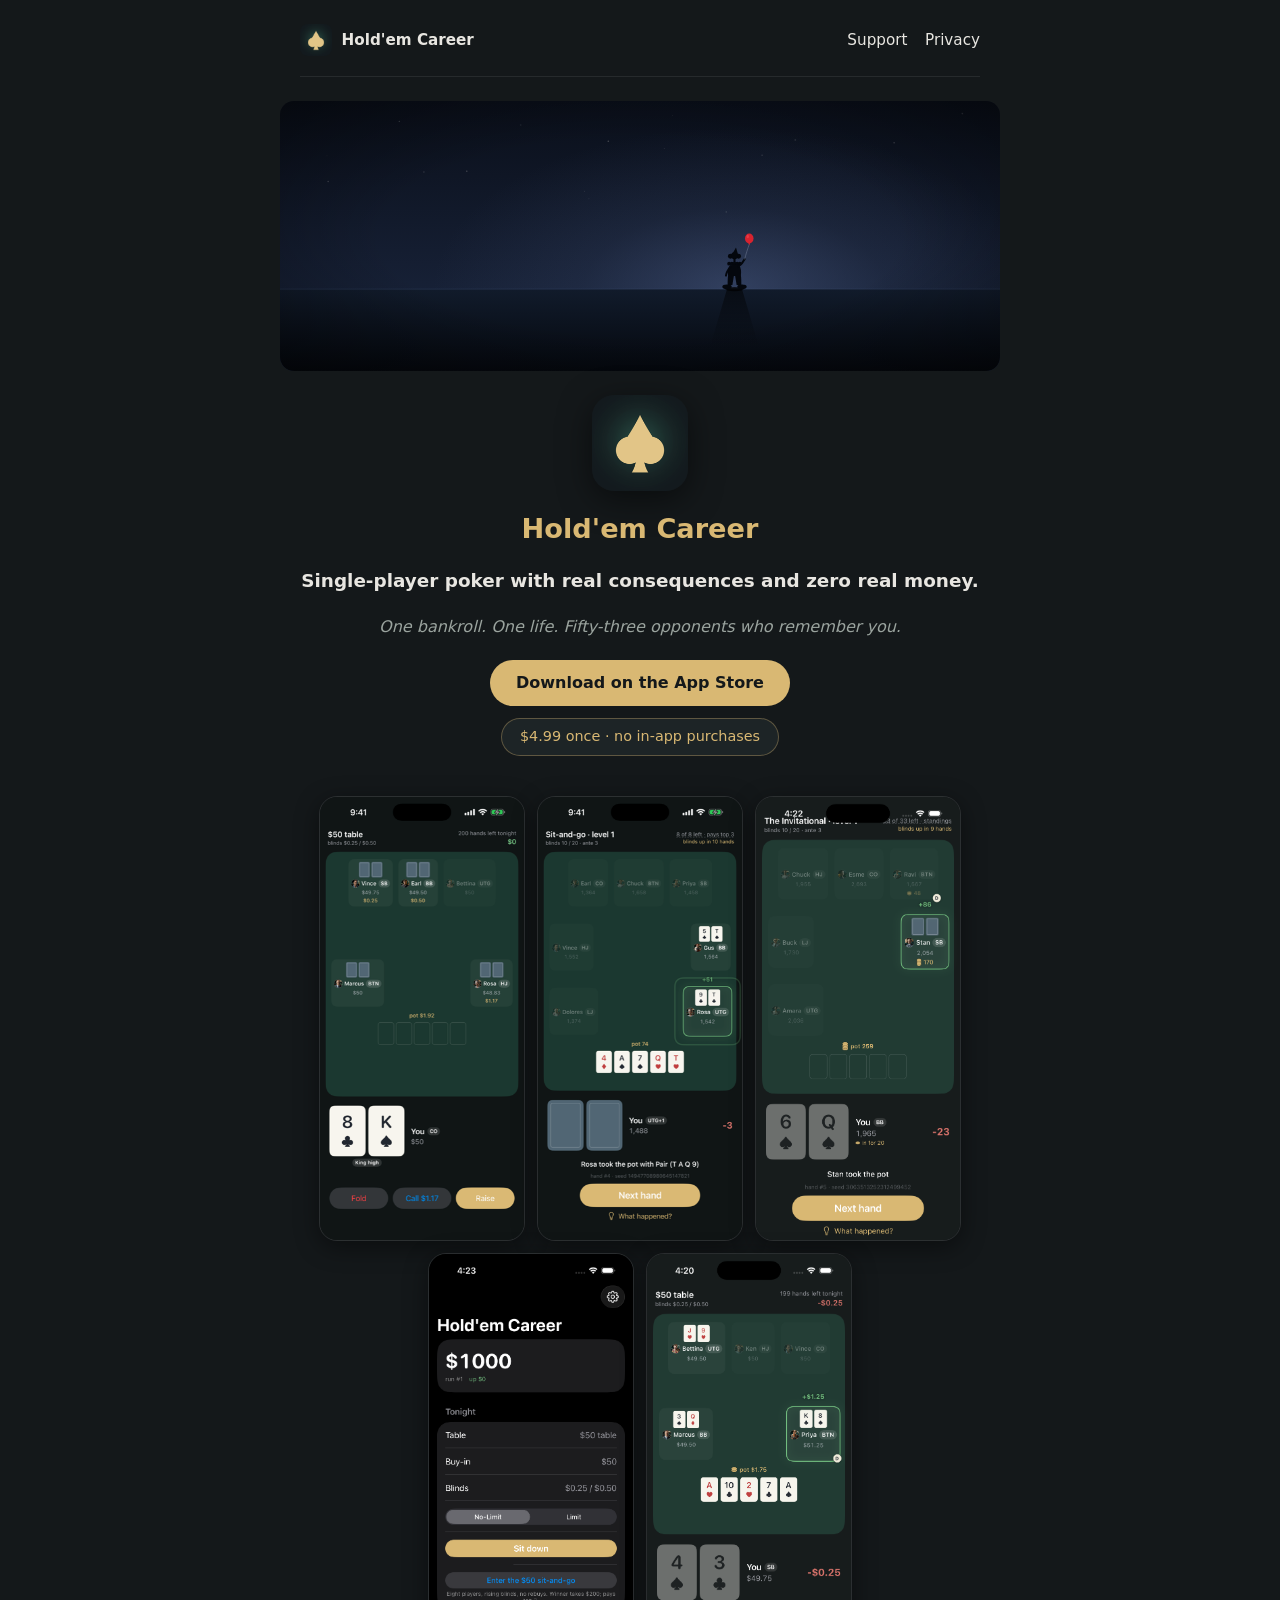
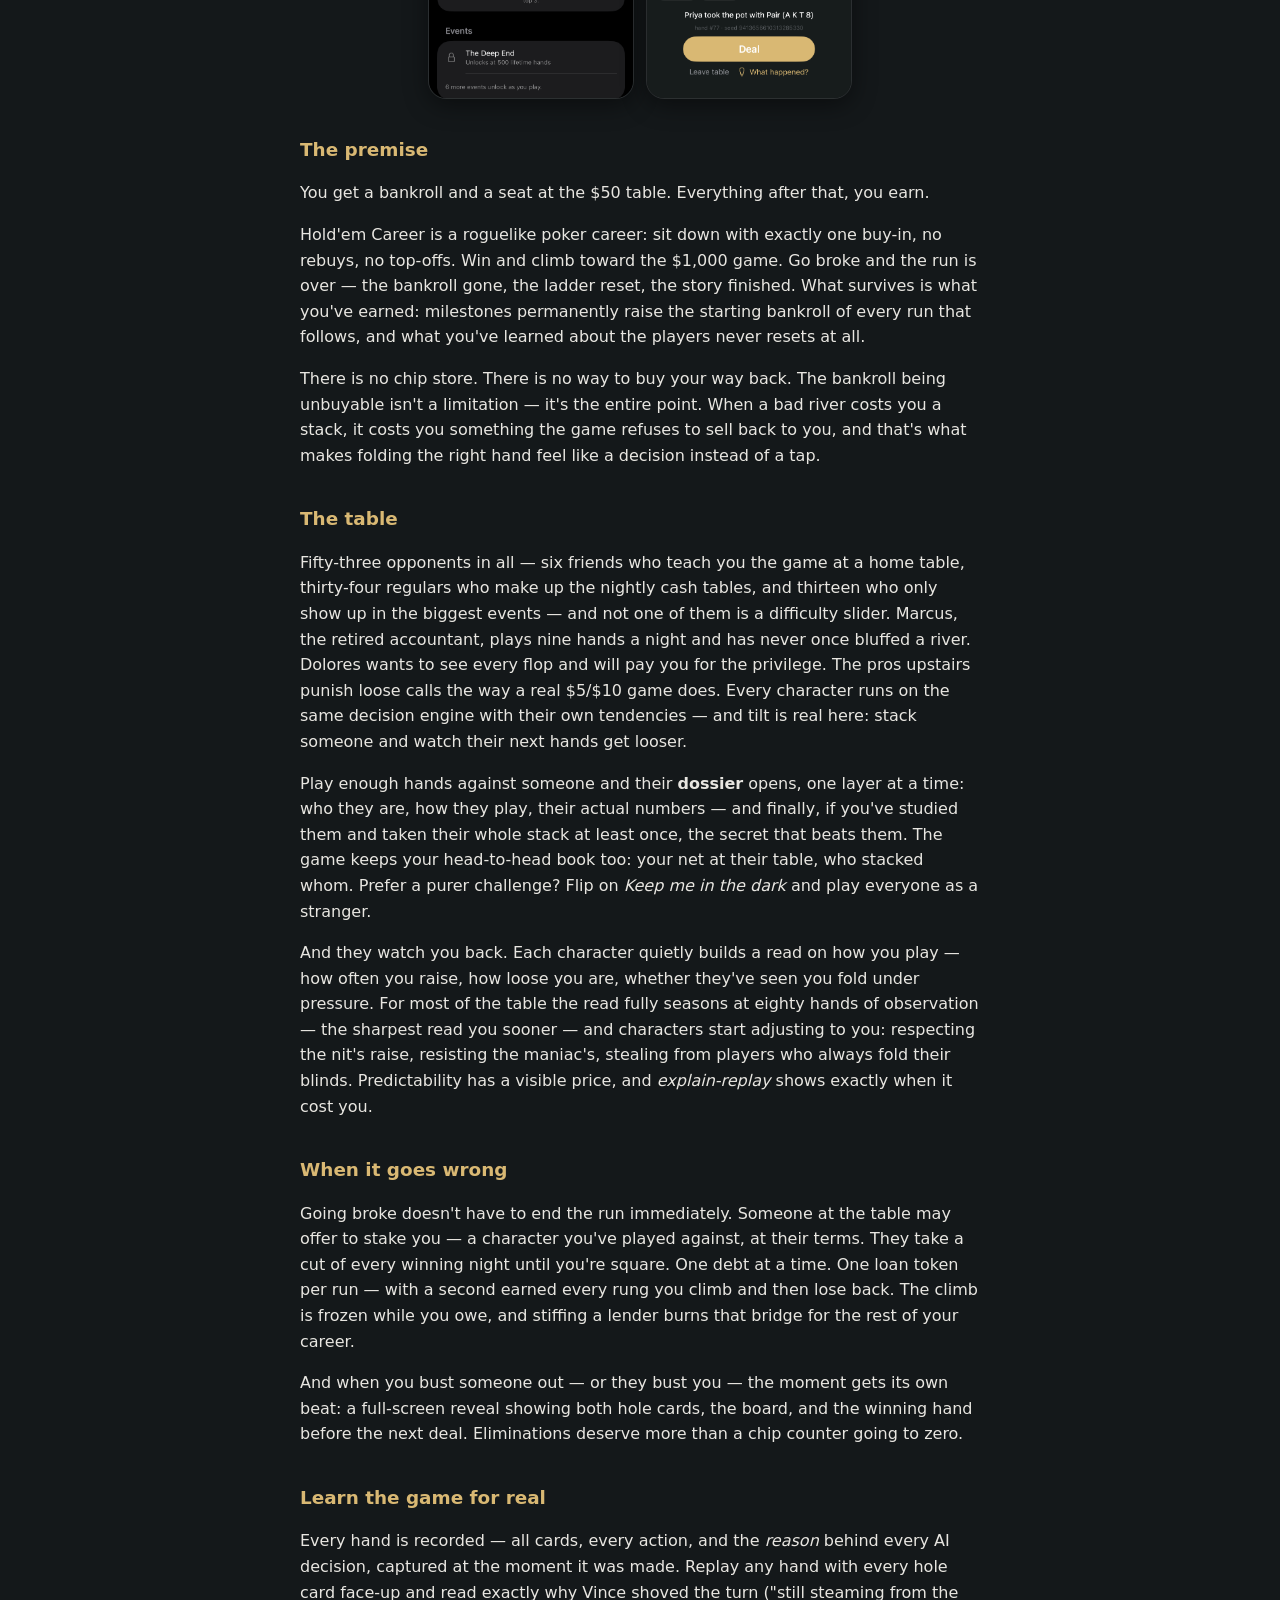
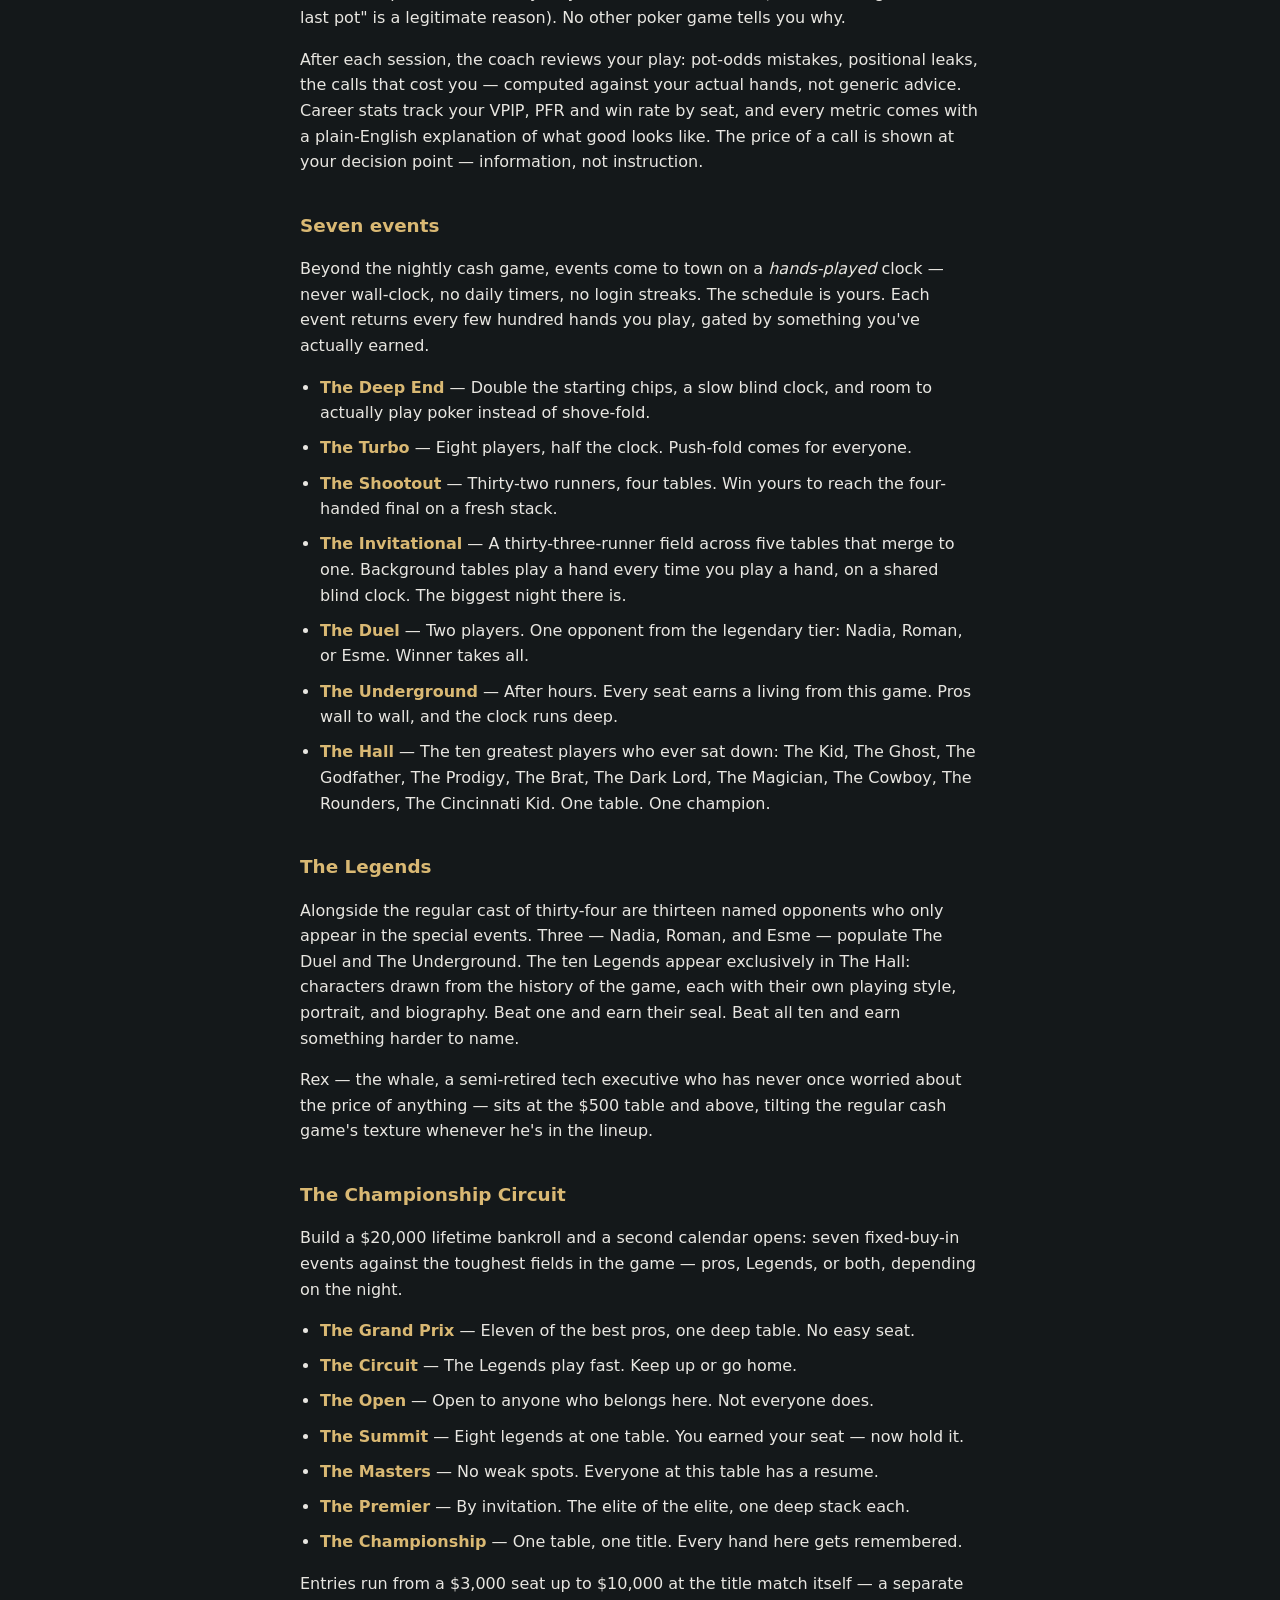
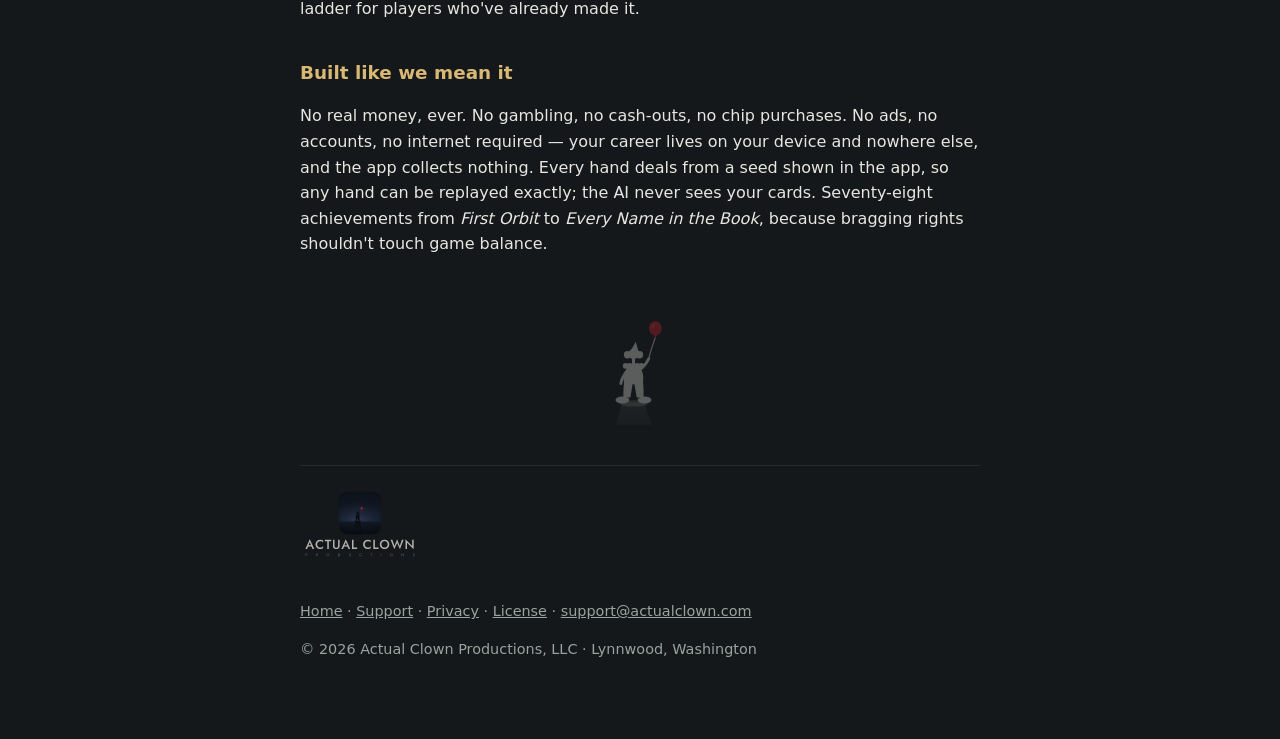
==== commit 95400dde: "Remove fabricated tilt duration from opponent copy Tilt actually decays continuously per-character (" ====
--- a/index.html
+++ b/index.html
@@ -83,7 +83,7 @@
 accountant, plays nine hands a night and has never once bluffed a river. Dolores wants to see
 every flop and will pay you for the privilege. The pros upstairs punish loose calls the way a
 real $5/$10 game does. Every character runs on the same decision engine with their own
-tendencies — and tilt is real here: stack someone and watch their next twenty hands get looser.</p>
+tendencies — and tilt is real here: stack someone and watch their next hands get looser.</p>
 <p>Play enough hands against someone and their <strong>dossier</strong> opens, one layer at a
 time: who they are, how they play, their actual numbers — and finally, if you've studied them
 and taken their whole stack at least once, the secret that beats them. The game keeps your
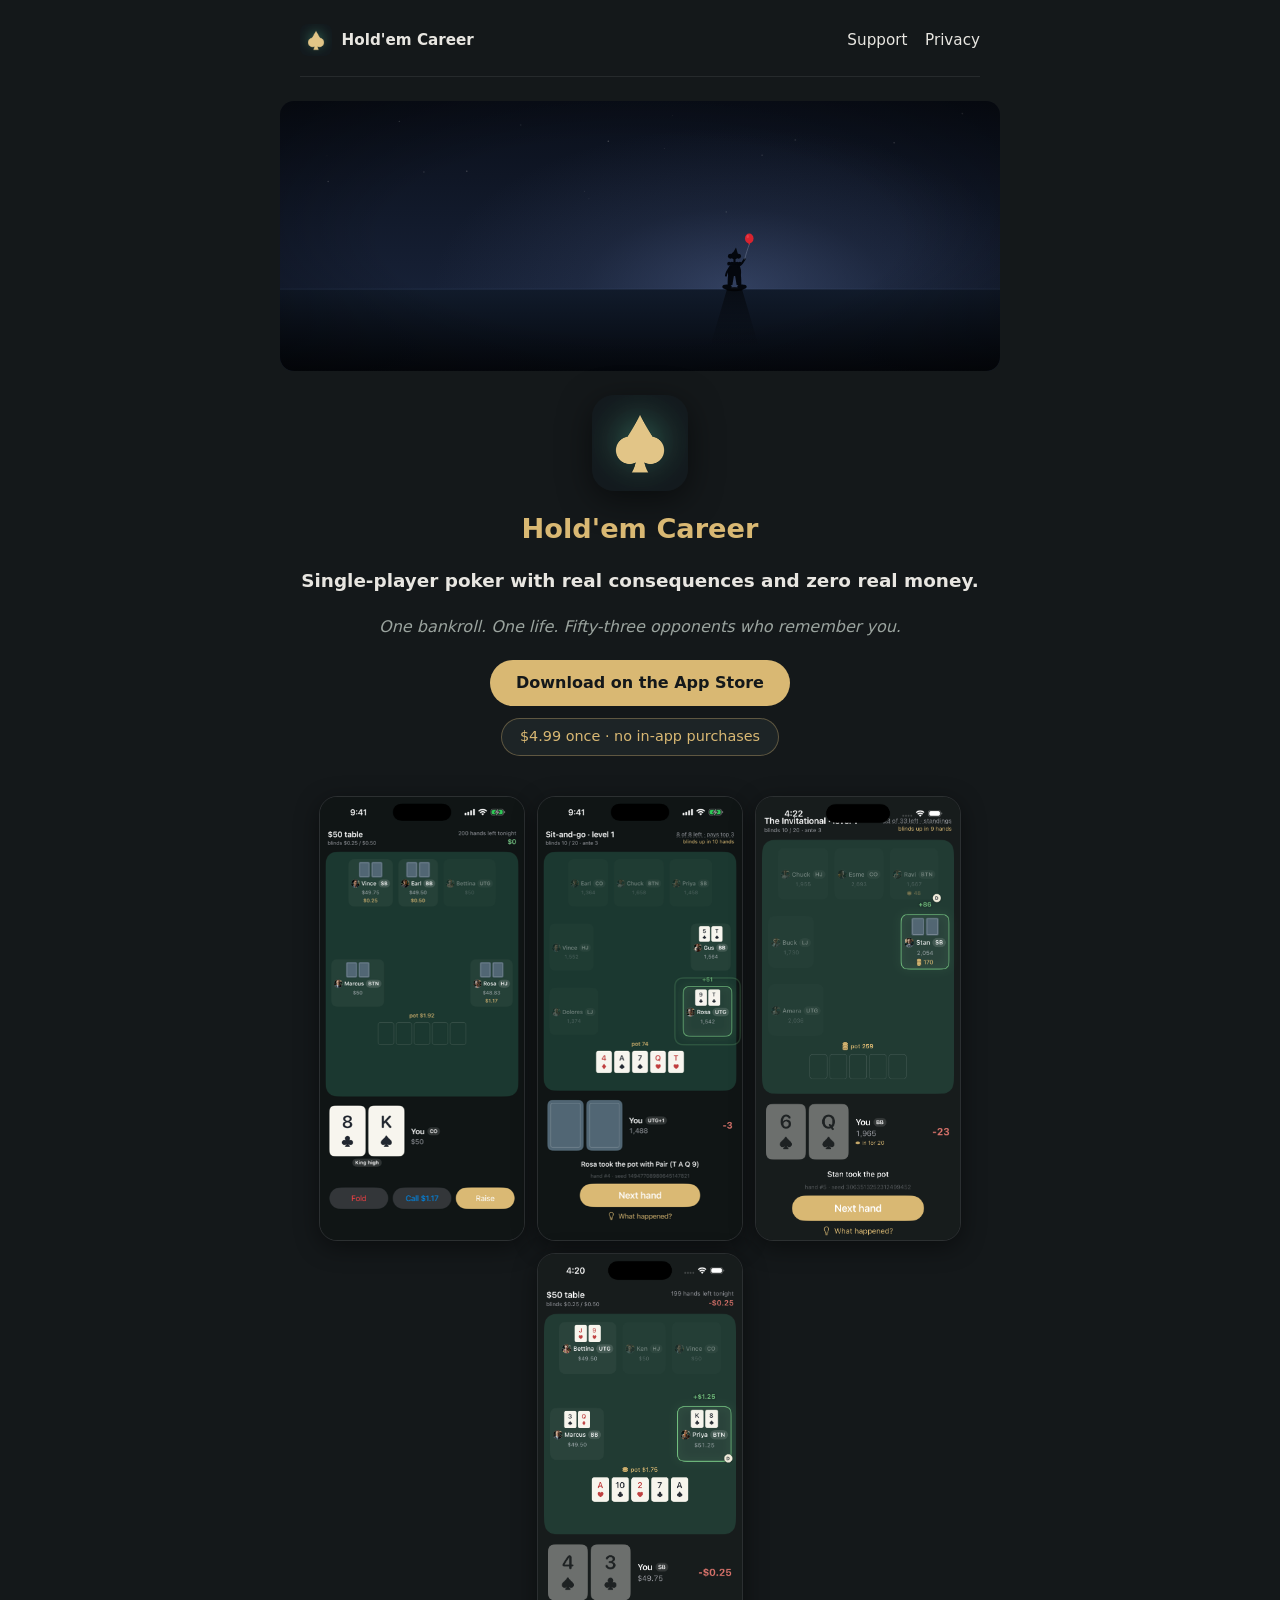
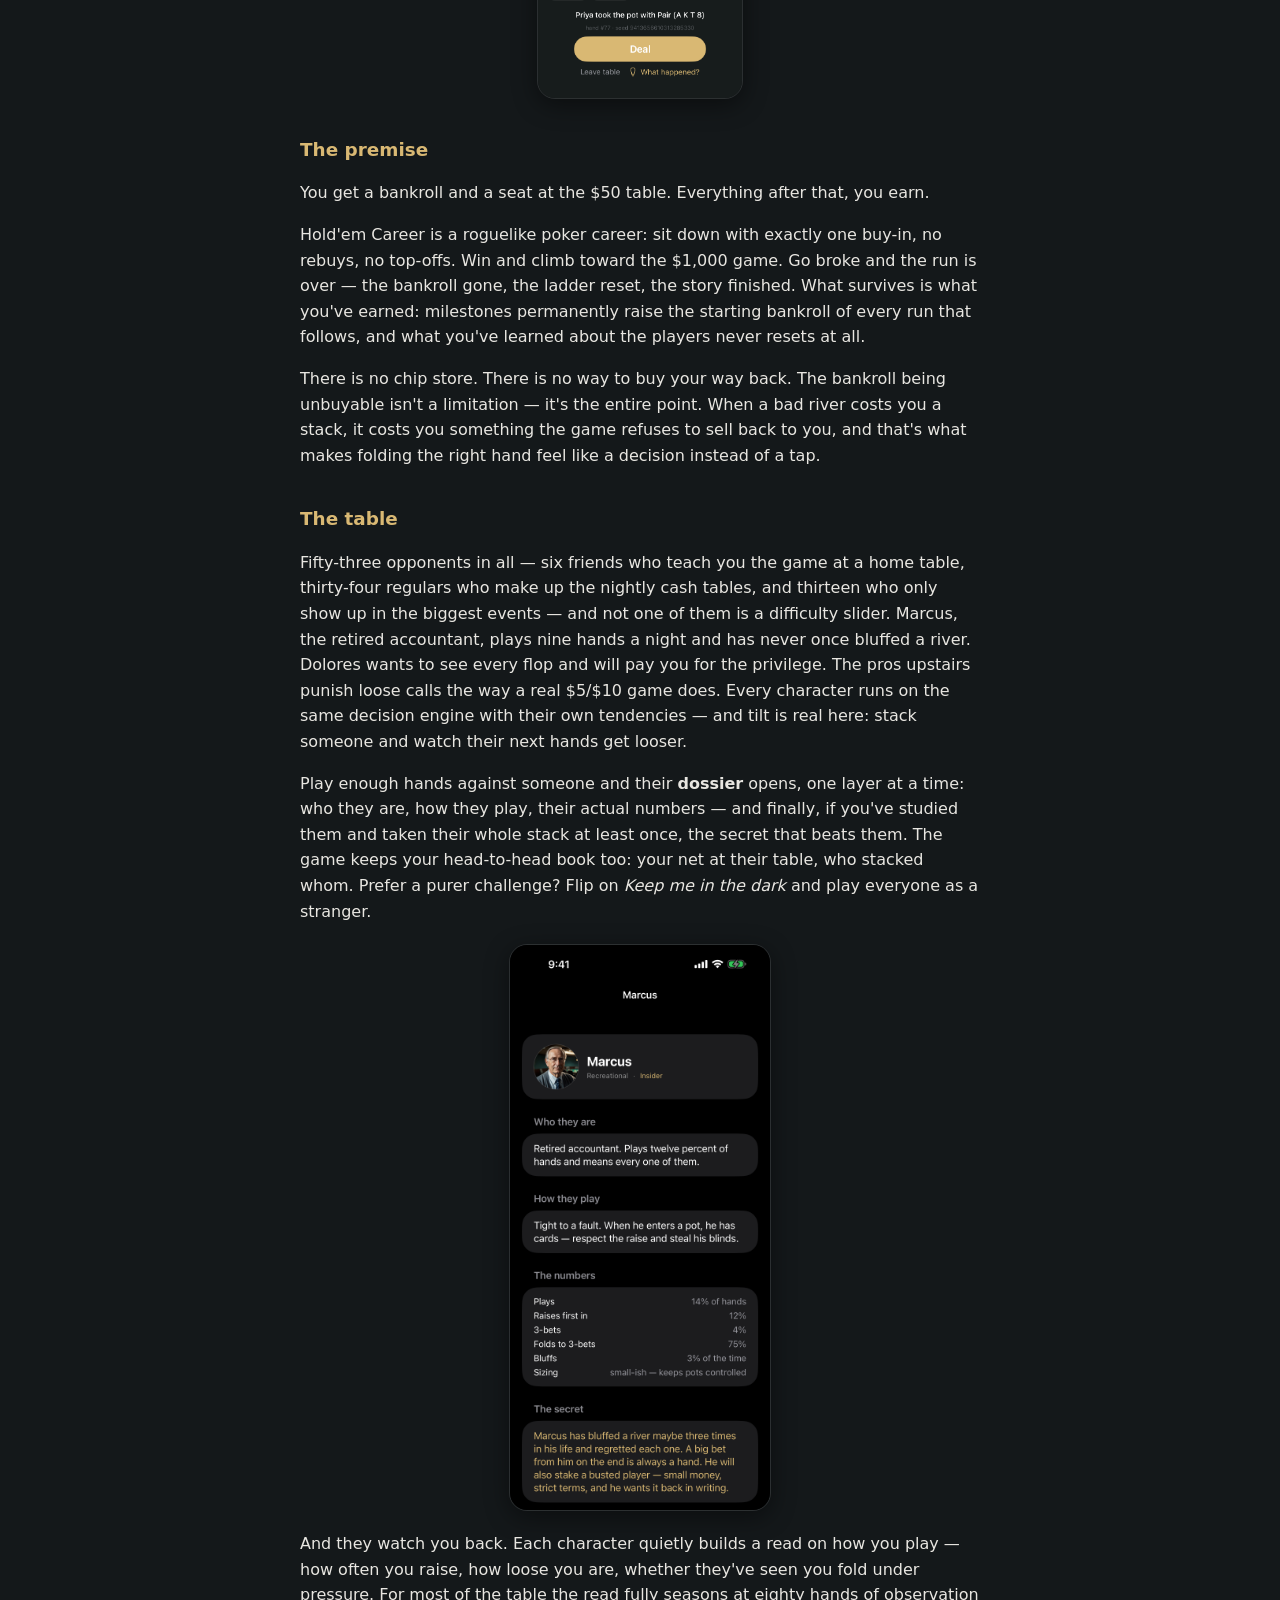
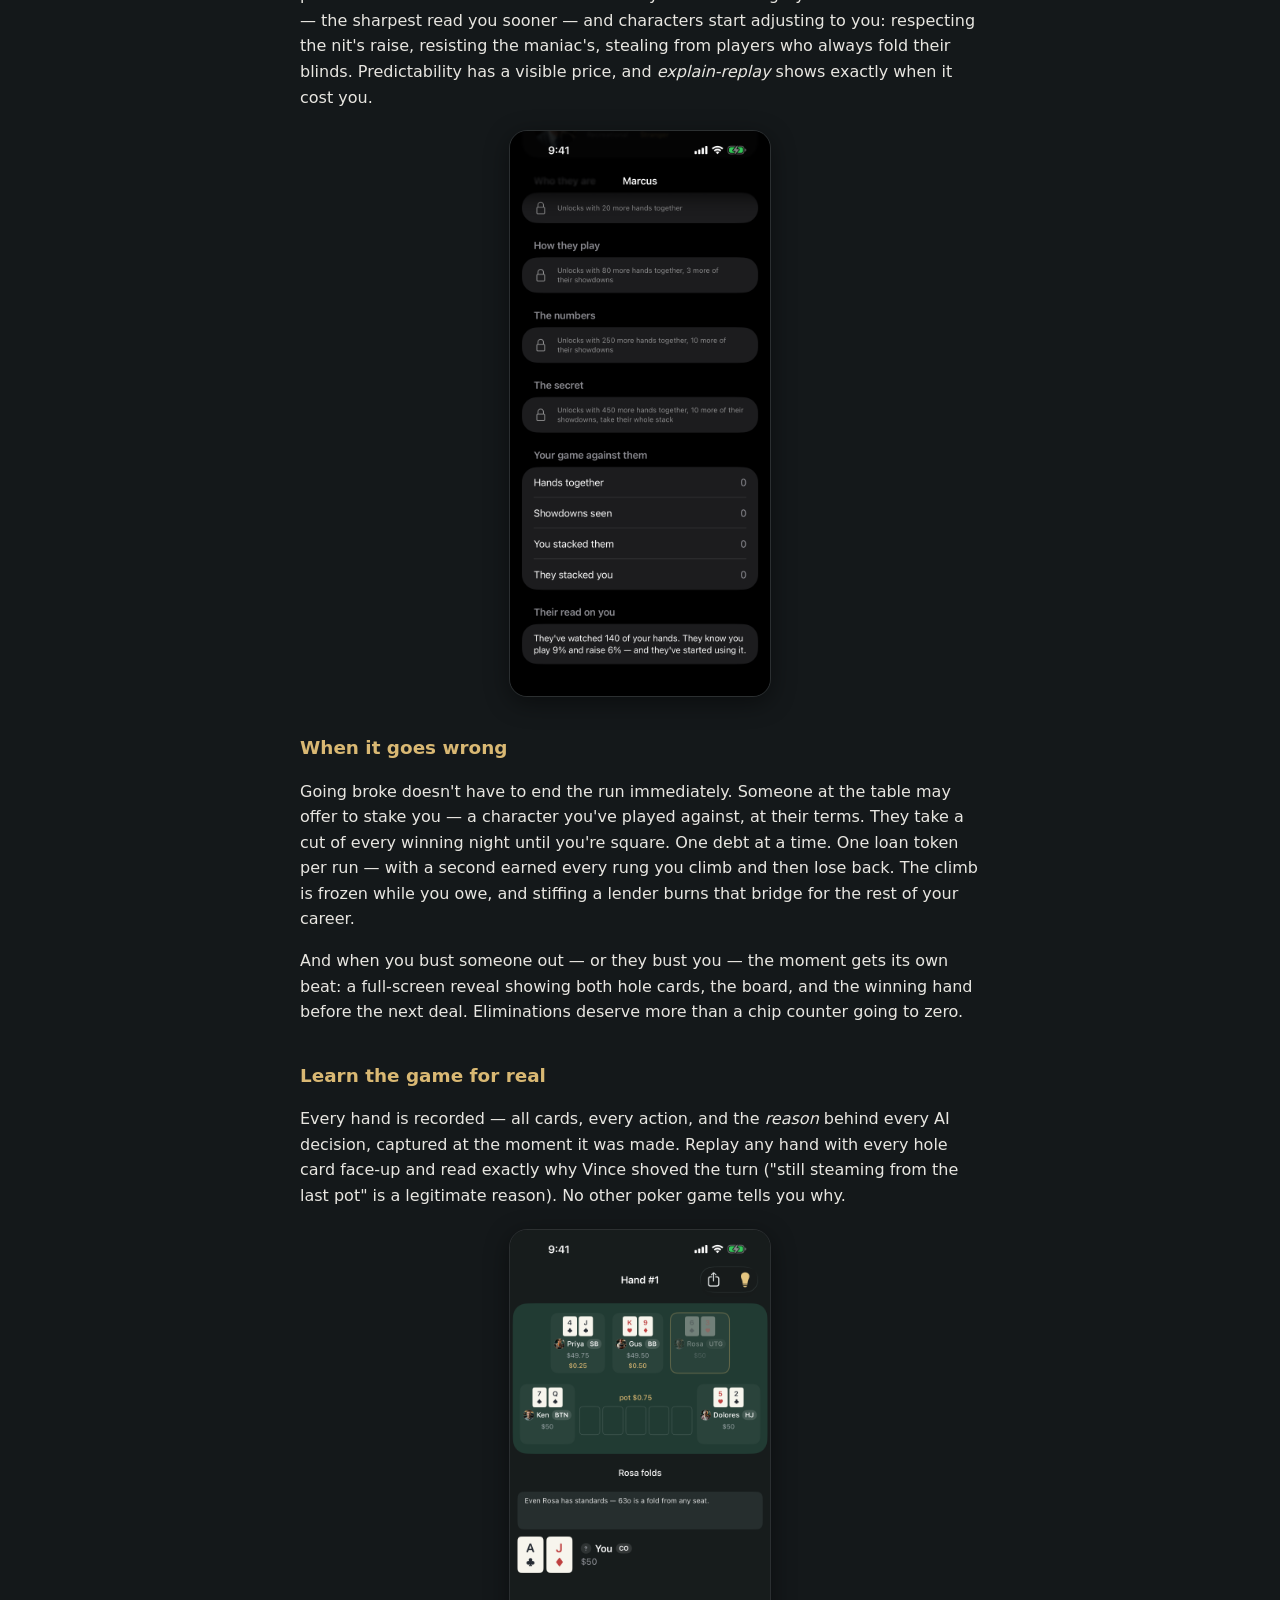
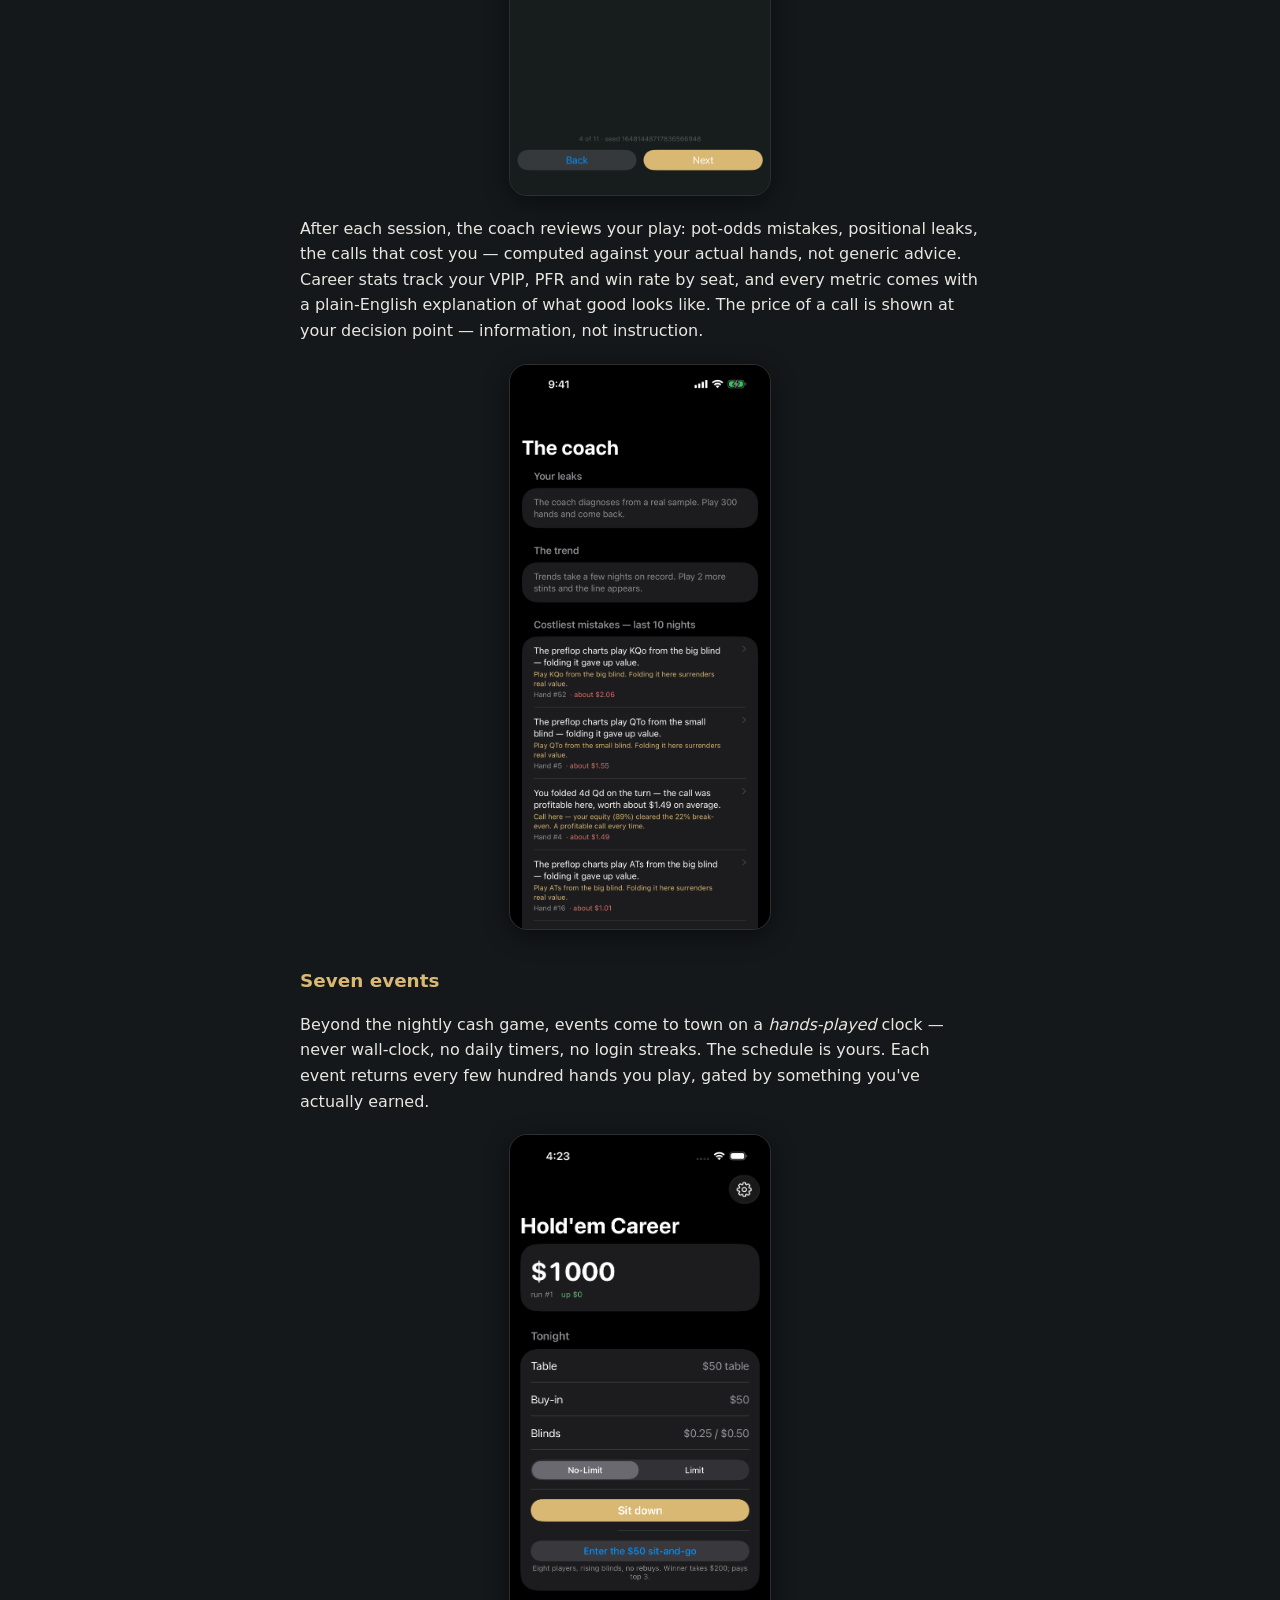
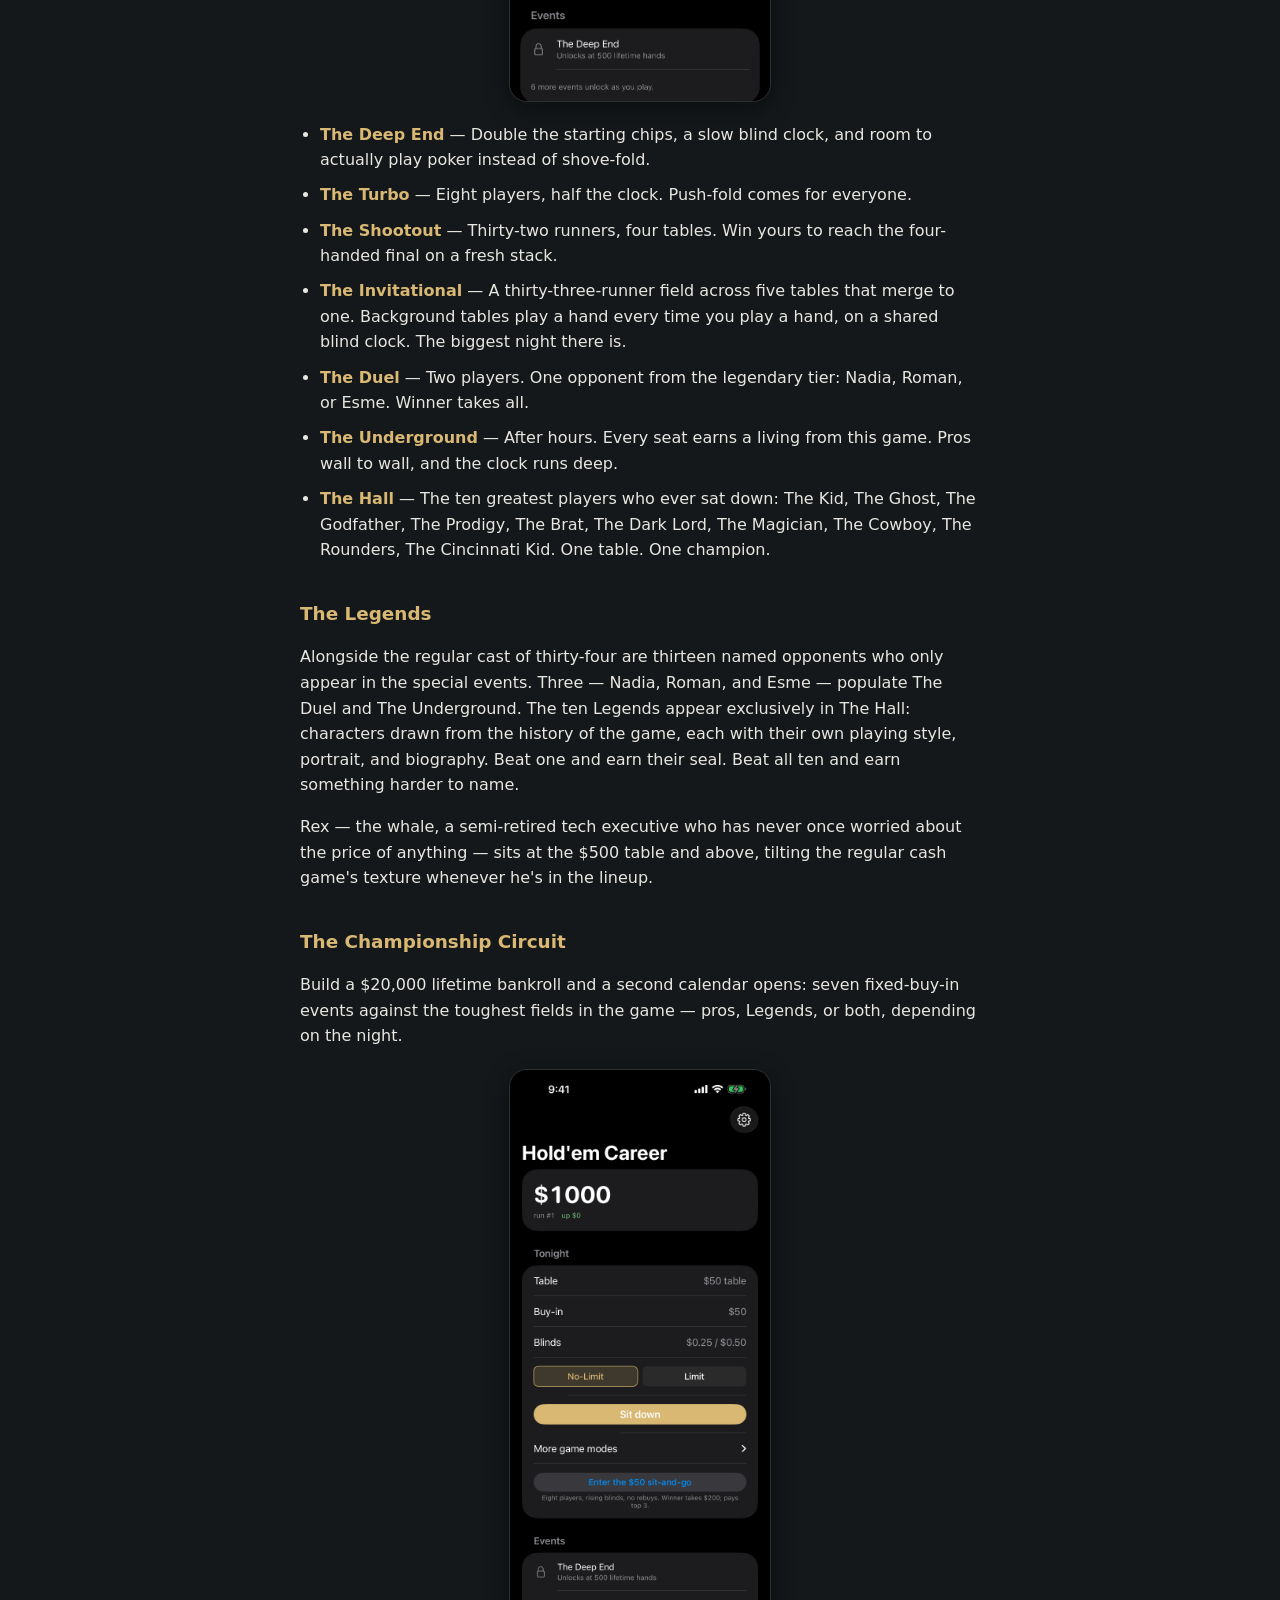
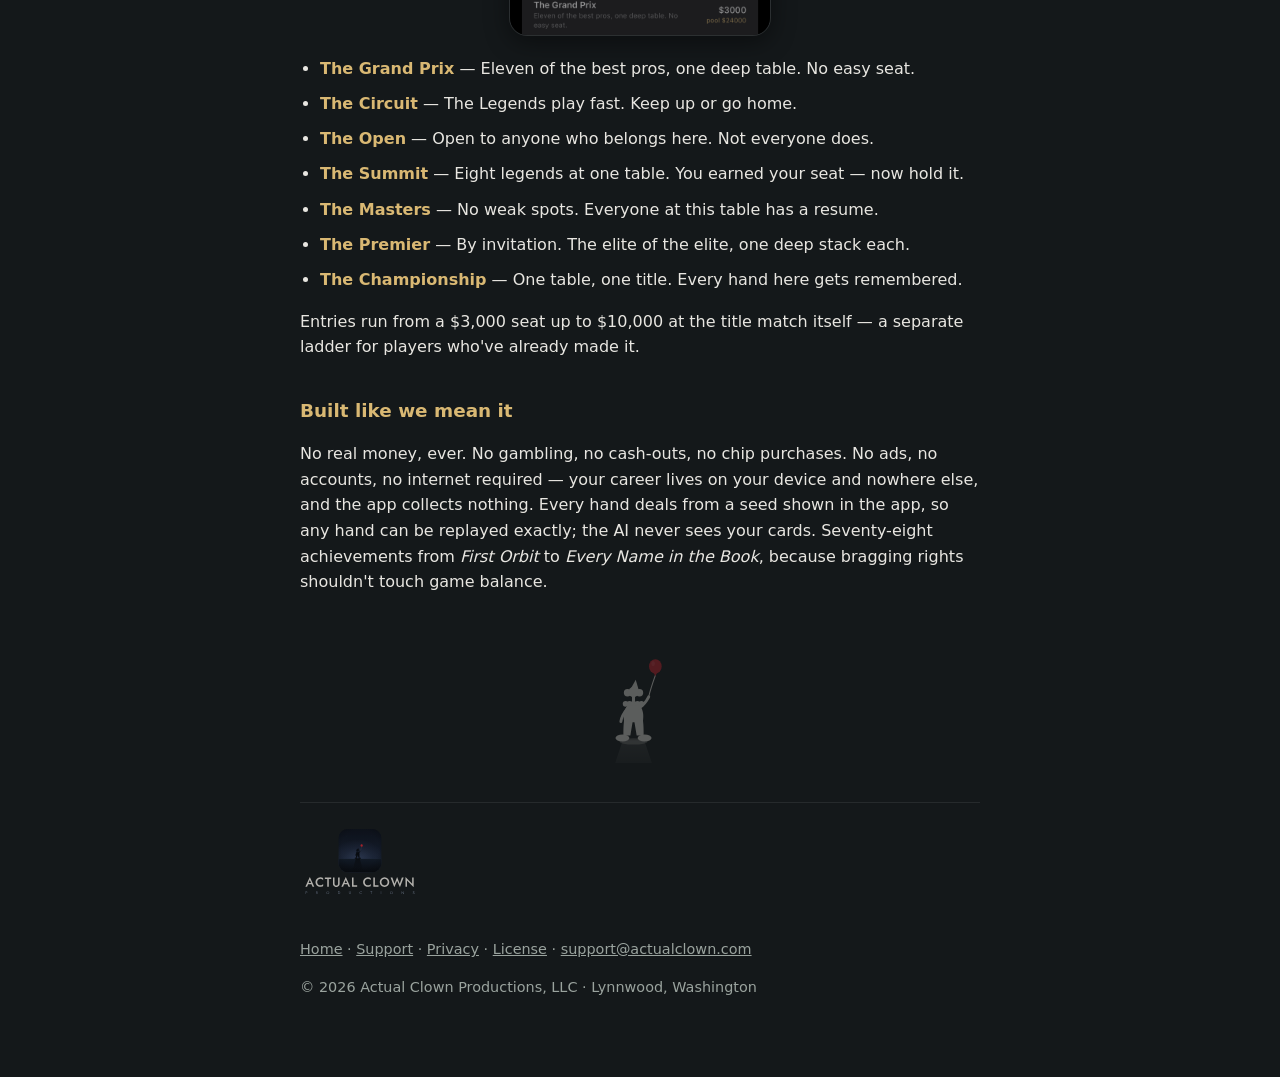
==== commit ffaa9744: "Add contextual screenshots to every major section Previously the only visuals were a top-of-page gal" ====
--- a/index.html
+++ b/index.html
@@ -60,7 +60,6 @@
 <img src="assets/1-table.png" alt="The felt: a six-handed No-Limit cash table with the action on you">
 <img src="assets/2-tourney.png" alt="An eight-handed sit-and-go at showdown, with the blind-level clock">
 <img src="assets/5-invitational.png" alt="The Invitational: five tables merging to one, the whole cast in the field">
-<img src="assets/6-events.png" alt="The events calendar: The Hall, The Invitational, The Duel and more">
 <img src="assets/4-deal.png" alt="Between hands: the result, and the 'What happened?' explain-replay">
 </div>
 
@@ -89,12 +88,14 @@
 and taken their whole stack at least once, the secret that beats them. The game keeps your
 head-to-head book too: your net at their table, who stacked whom. Prefer a purer challenge?
 Flip on <em>Keep me in the dark</em> and play everyone as a stranger.</p>
+<img class="inline-shot" src="assets/dossier.png" alt="Marcus's dossier fully open: bio, play style, real tendencies, and the secret that beats him">
 <p>And they watch you back. Each character quietly builds a read on how you play — how often
 you raise, how loose you are, whether they've seen you fold under pressure. For most of the table the read fully seasons at
 eighty hands of observation — the sharpest read you sooner — and characters start adjusting to
 you: respecting the nit's raise, resisting the maniac's, stealing from players who always fold
 their blinds.
 Predictability has a visible price, and <em>explain-replay</em> shows exactly when it cost you.</p>
+<img class="inline-shot" src="assets/read-panel.png" alt="Their read on you: Marcus has watched 140 of your hands and knows you play 9% of them">
 
 <h2>When it goes wrong</h2>
 <p>Going broke doesn't have to end the run immediately. Someone at the table may offer to stake
@@ -111,16 +112,19 @@
 decision, captured at the moment it was made. Replay any hand with every hole card face-up and
 read exactly why Vince shoved the turn ("still steaming from the last pot" is a legitimate
 reason). No other poker game tells you why.</p>
+<img class="inline-shot" src="assets/explain-mode.png" alt="Explain mode on a finished hand: every hole card face-up, with the real reason behind an opponent's fold">
 <p>After each session, the coach reviews your play: pot-odds mistakes, positional leaks, the
 calls that cost you — computed against your actual hands, not generic advice. Career stats
 track your VPIP, PFR and win rate by seat, and every metric comes with a plain-English
 explanation of what good looks like. The price of a call is shown at your decision point —
 information, not instruction.</p>
+<img class="inline-shot" src="assets/coach.png" alt="The coach's costliest-mistakes list, with the real dollar cost of each hand">
 
 <h2>Seven events</h2>
 <p>Beyond the nightly cash game, events come to town on a <em>hands-played</em> clock — never
 wall-clock, no daily timers, no login streaks. The schedule is yours. Each event returns every
 few hundred hands you play, gated by something you've actually earned.</p>
+<img class="inline-shot" src="assets/6-events.png" alt="The events calendar: The Hall, The Invitational, The Duel and more">
 <ul class="events-list">
   <li><strong>The Deep End</strong> — Double the starting chips, a slow blind clock, and room to
   actually play poker instead of shove-fold.</li>
@@ -152,6 +156,7 @@
 <h2>The Championship Circuit</h2>
 <p>Build a $20,000 lifetime bankroll and a second calendar opens: seven fixed-buy-in events
 against the toughest fields in the game — pros, Legends, or both, depending on the night.</p>
+<img class="inline-shot" src="assets/championship.png" alt="The Grand Prix unlocked in the events list: eleven of the best pros, one deep table, $3,000 to sit down">
 <ul class="events-list">
   <li><strong>The Grand Prix</strong> — Eleven of the best pros, one deep table. No easy seat.</li>
   <li><strong>The Circuit</strong> — The Legends play fast. Keep up or go home.</li>
--- a/style.css
+++ b/style.css
@@ -39,6 +39,12 @@
 .hero .cta:hover { background: #e8c988; }
 .hero .badge { display: block; width: fit-content; margin: 0.75rem auto 0; }
 
+/* Inline proof shot: a single supporting screenshot dropped into a section's own prose,
+   distinct from the top-of-page .shots preview row. */
+.inline-shot { display: block; max-width: 260px; width: 100%; margin: 1.25rem auto;
+               border-radius: 18px; border: 1px solid rgba(255,255,255,0.10);
+               box-shadow: 0 6px 24px rgba(0,0,0,0.45); }
+
 /* Events list: tighter spacing than a prose list, each item self-contained. */
 ul.events-list { padding-left: 1.25rem; margin: 1rem 0; }
 ul.events-list li { margin-bottom: 0.6rem; color: #e8e6e1; }
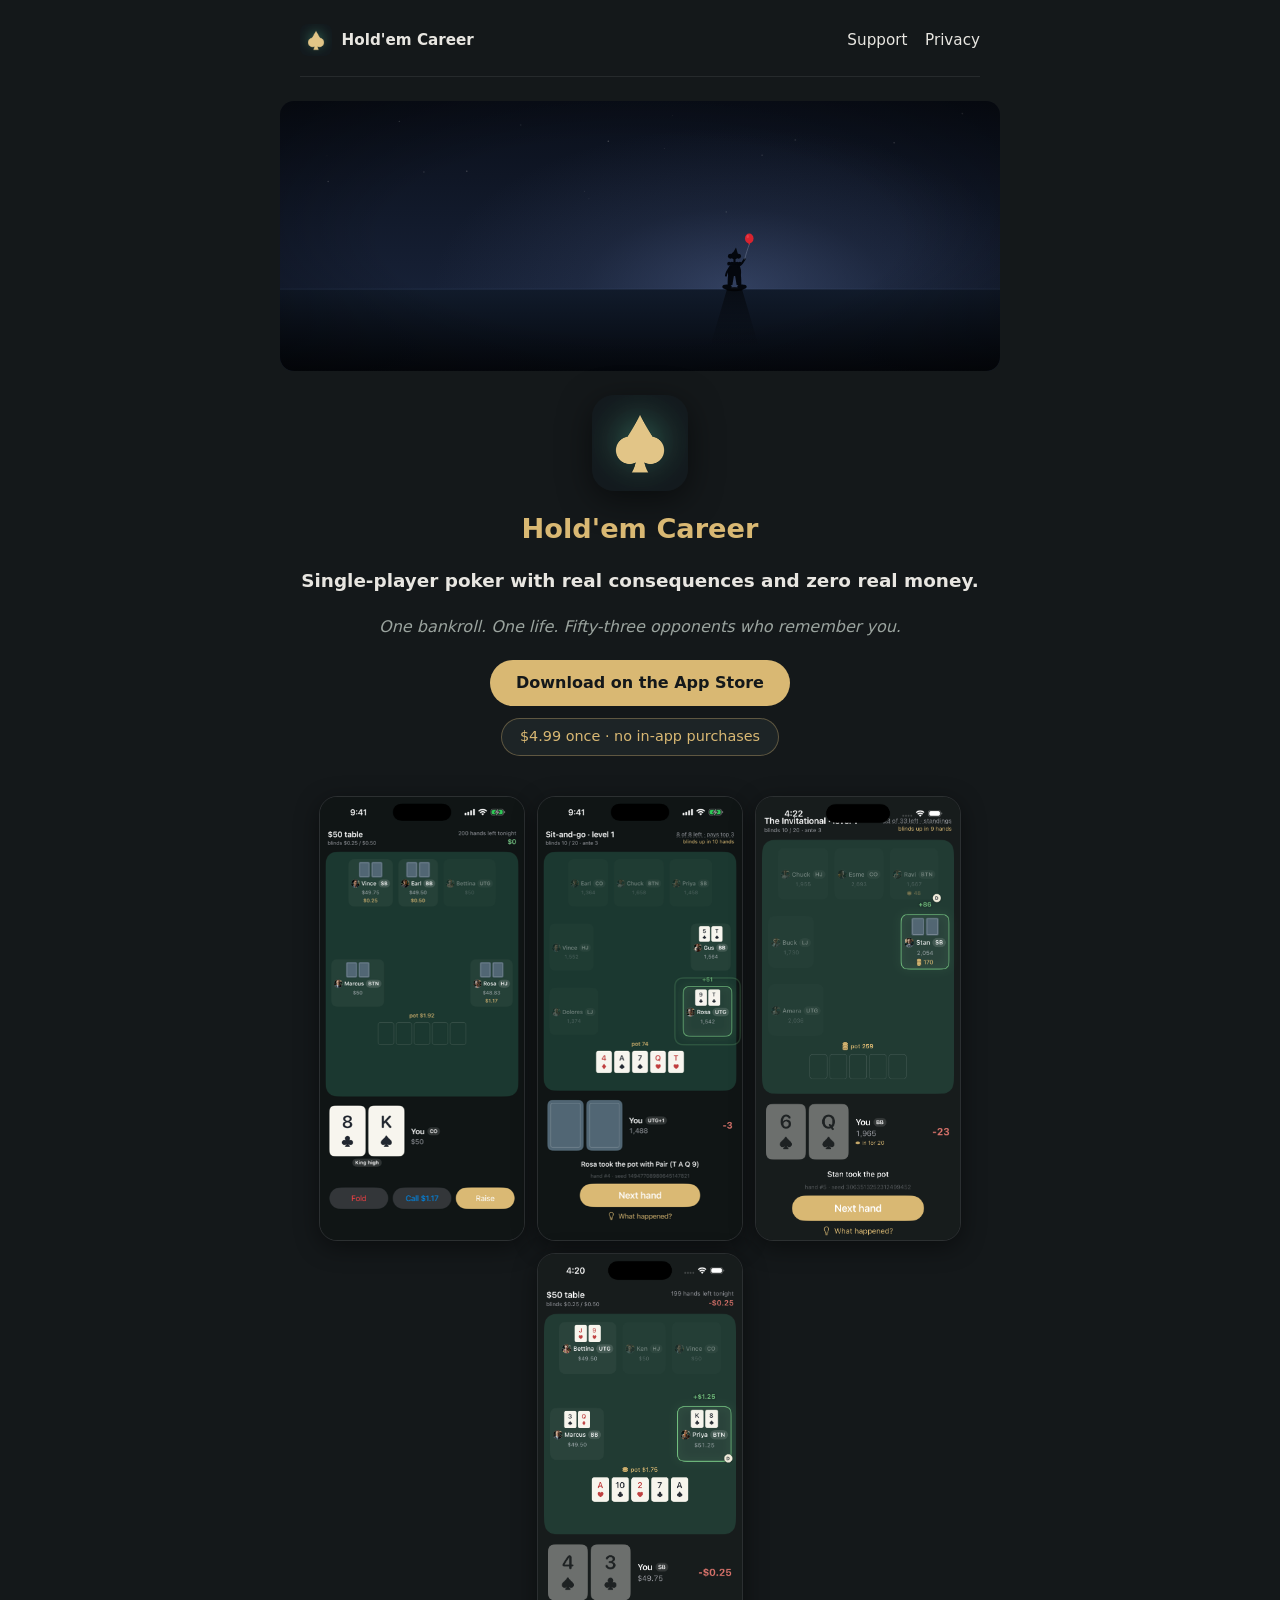
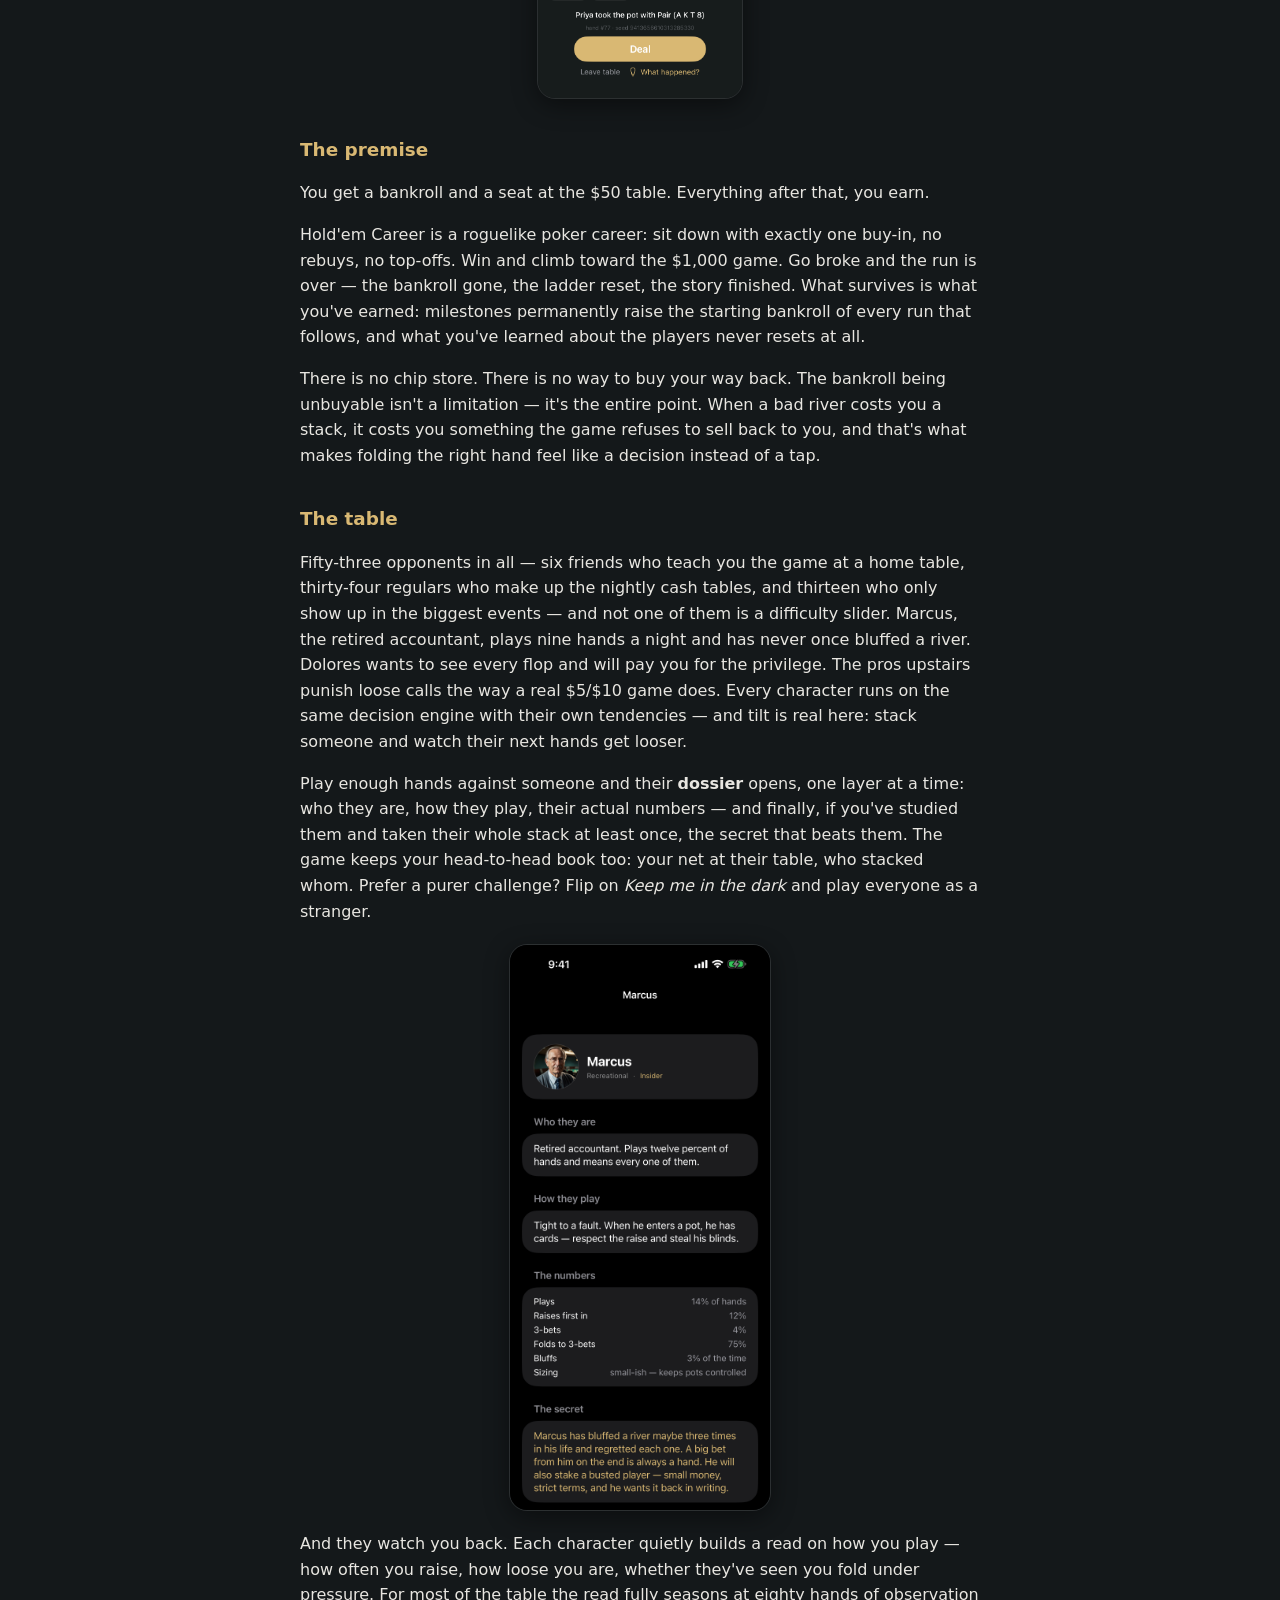
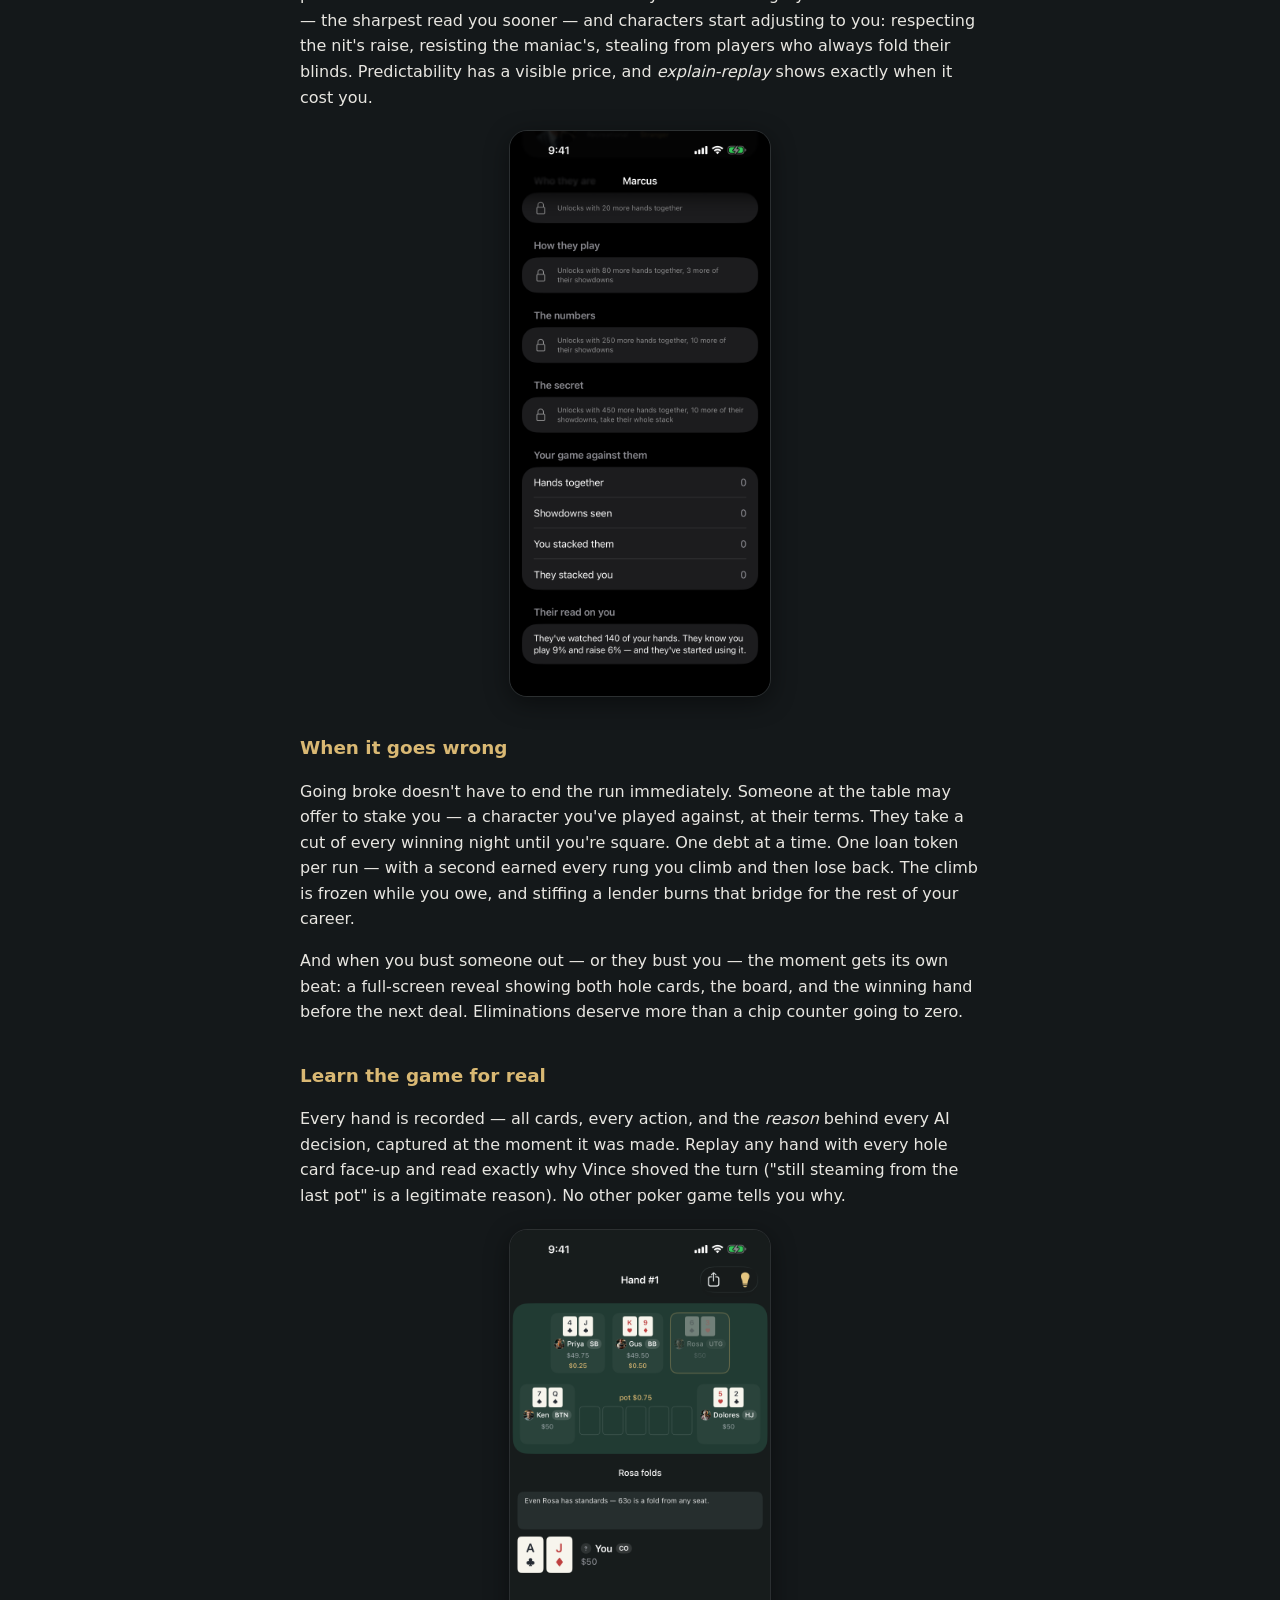
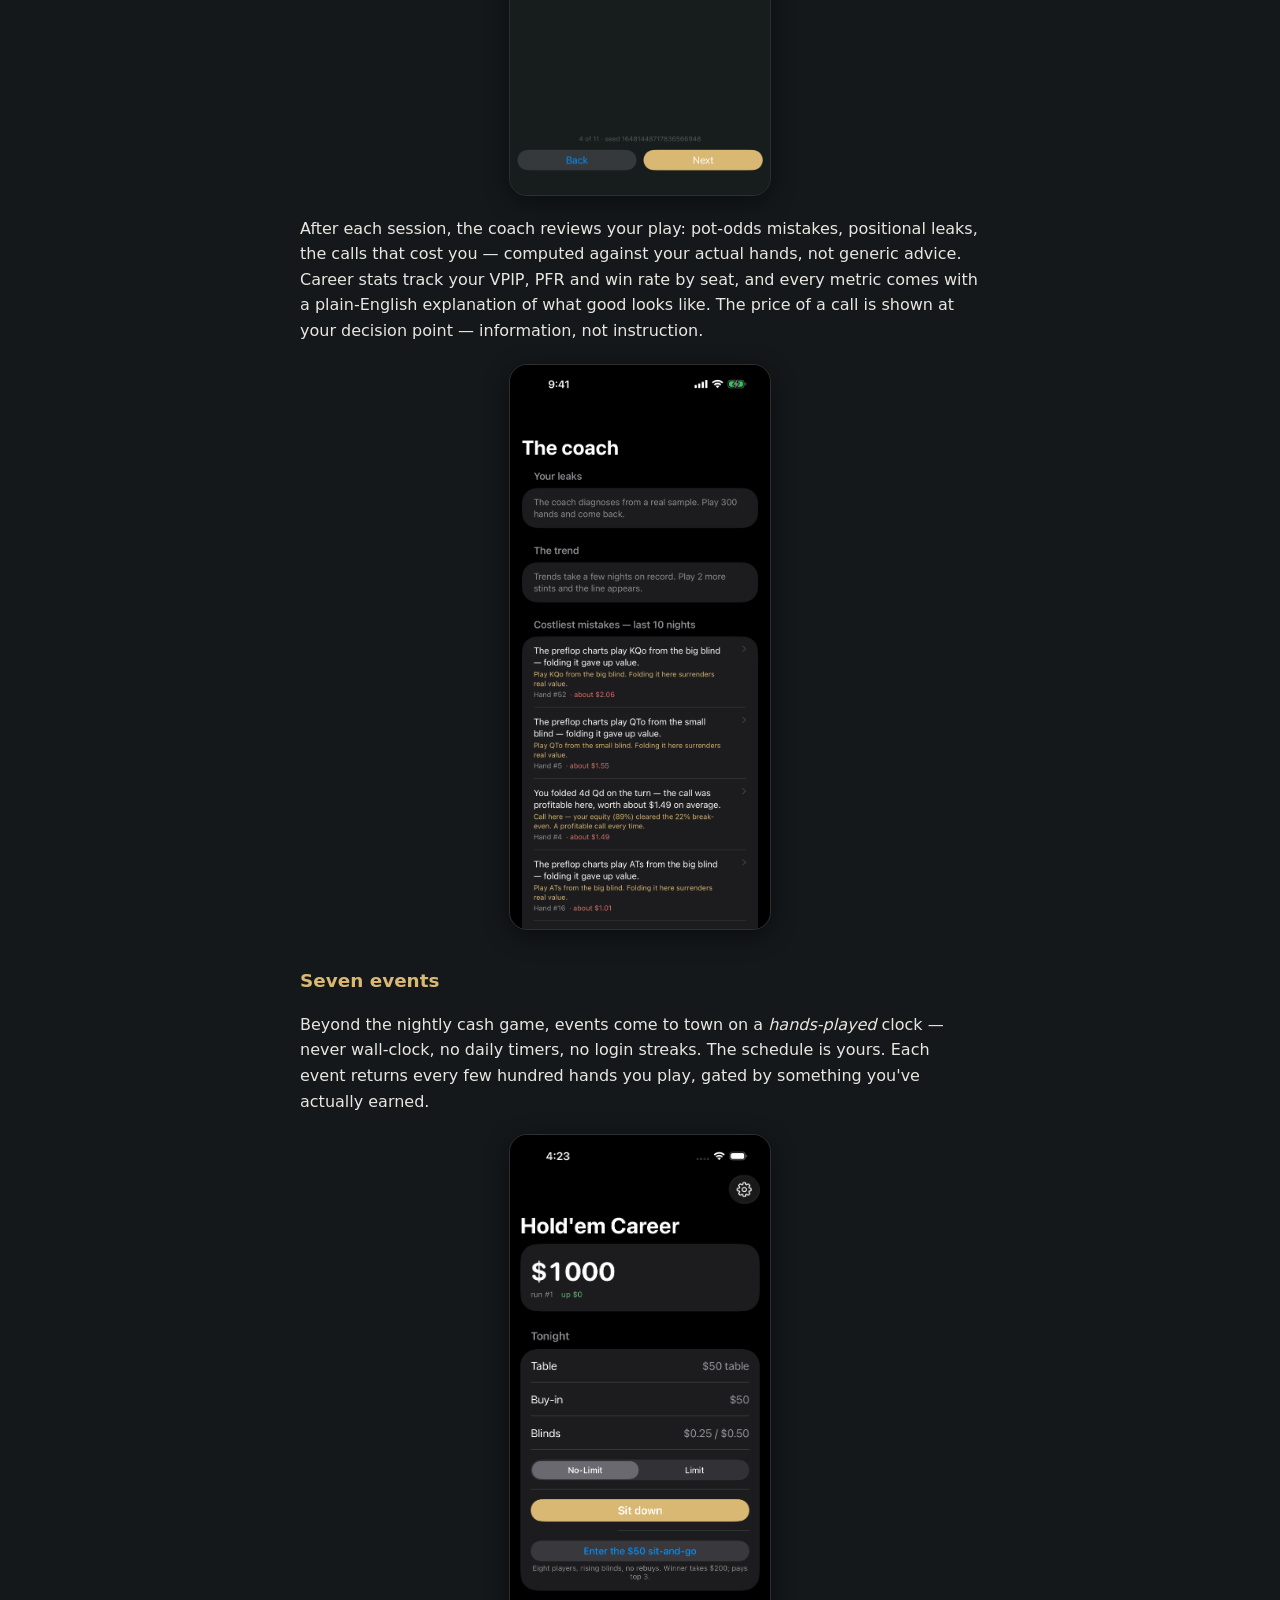
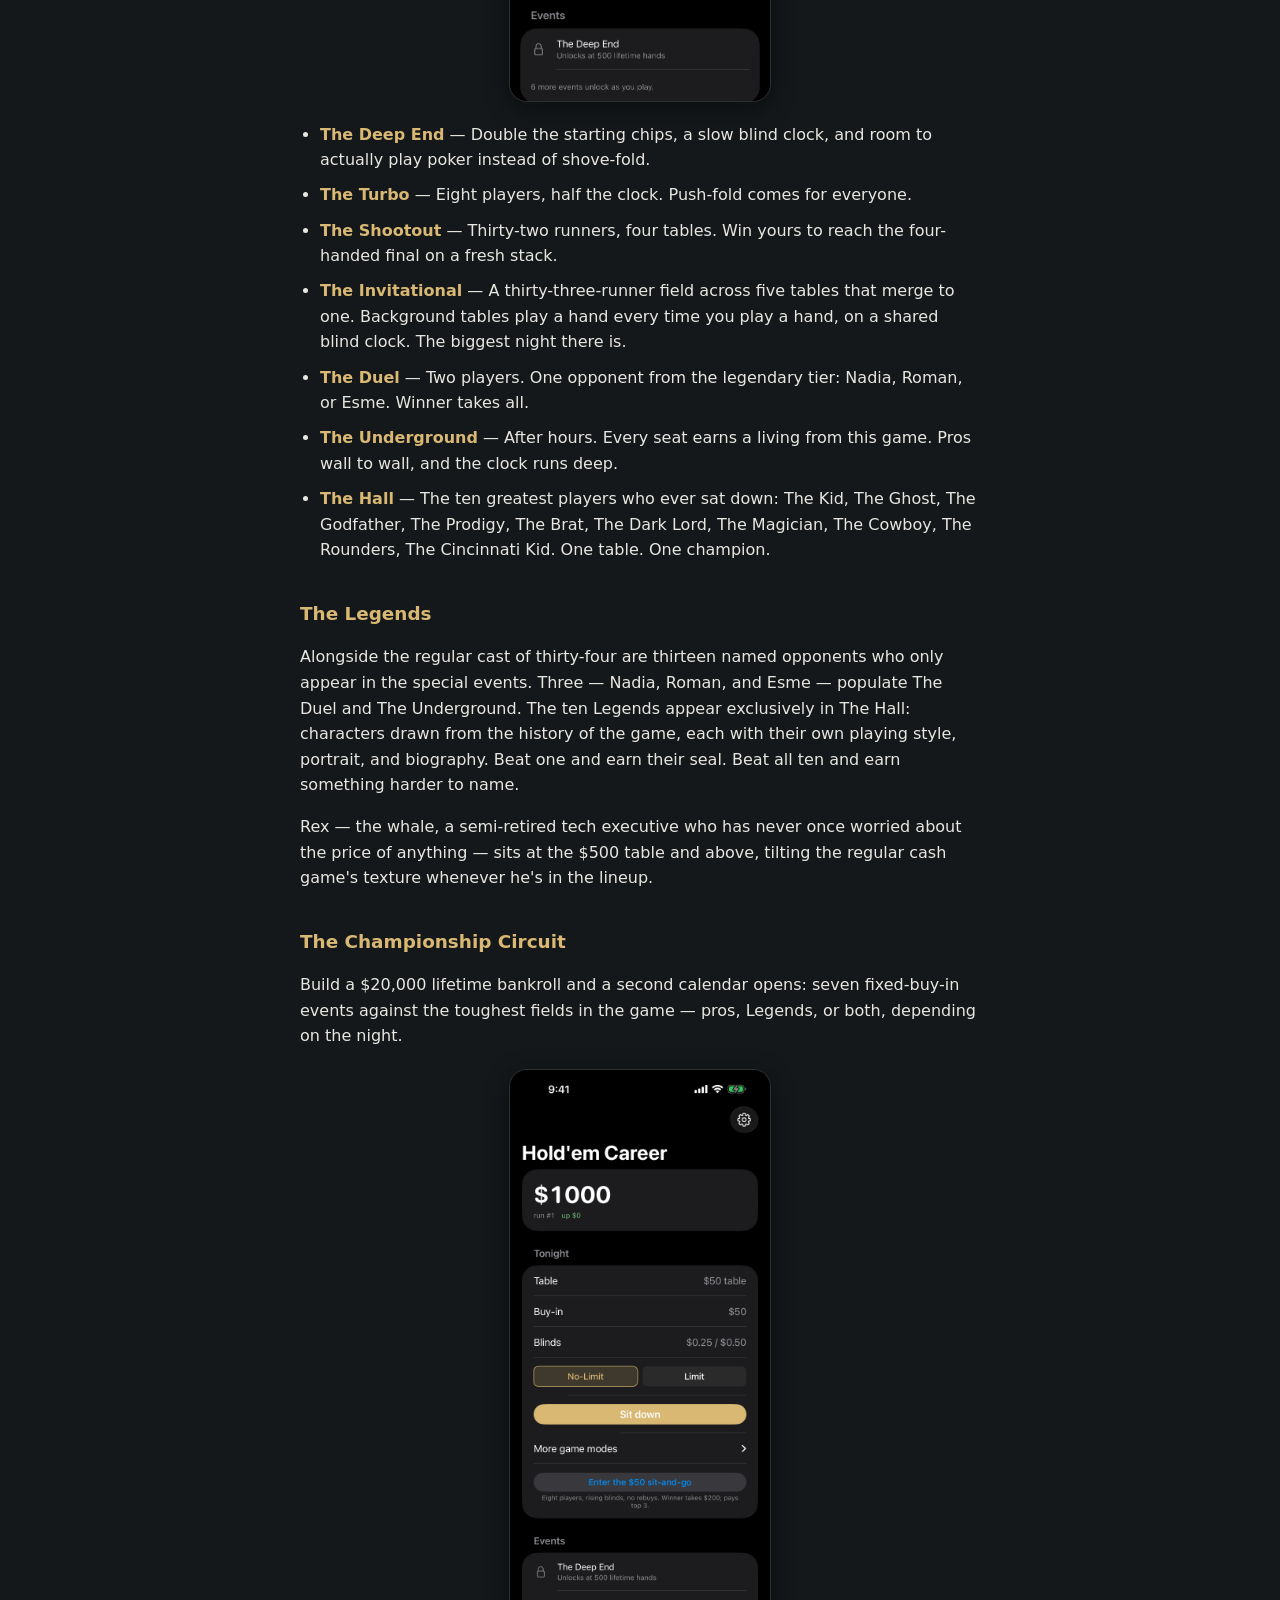
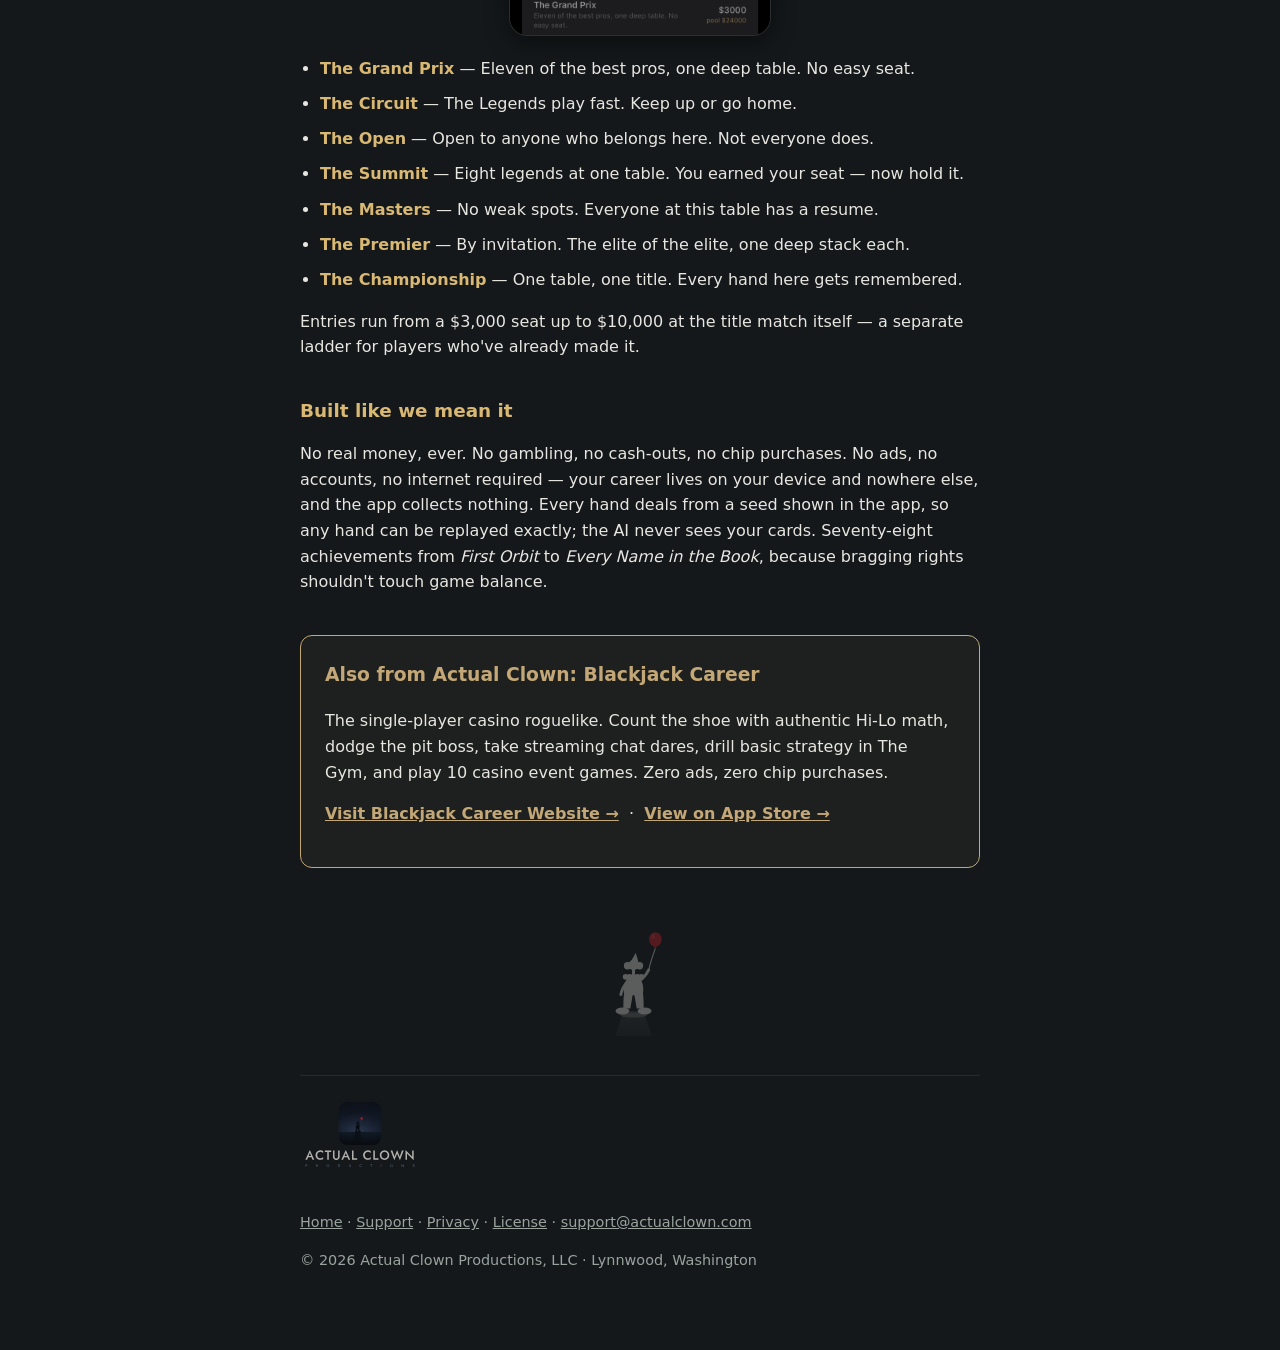
==== commit ec67a625: "docs: Add Blackjack Career cross-promo banner" ====
--- a/index.html
+++ b/index.html
@@ -179,6 +179,12 @@
 the AI never sees your cards. Seventy-eight achievements from <em>First Orbit</em> to
 <em>Every Name in the Book</em>, because bragging rights shouldn't touch game balance.</p>
 
+<section class="cross-promo-card" style="margin: 2.5rem 0 1.5rem; border: 1px solid #c4a777; border-radius: 12px; padding: 1.5rem; background: rgba(196, 167, 119, 0.05);">
+  <h3 style="margin-top: 0; color: #c4a777;">Also from Actual Clown: Blackjack Career</h3>
+  <p>The single-player casino roguelike. Count the shoe with authentic Hi-Lo math, dodge the pit boss, take streaming chat dares, drill basic strategy in The Gym, and play 10 casino event games. Zero ads, zero chip purchases.</p>
+  <p><a href="https://blackjackcareer.actualclown.com" target="_blank" rel="noopener" style="color: #c4a777; font-weight: 600;">Visit Blackjack Career Website &rarr;</a> &nbsp;·&nbsp; <a href="https://apps.apple.com/app/id6812623725" target="_blank" rel="noopener" style="color: #c4a777; font-weight: 600;">View on App Store &rarr;</a></p>
+</section>
+
 <div class="mark-accent" aria-hidden="true">
   <img src="assets/mark-free.svg" alt="">
 </div>
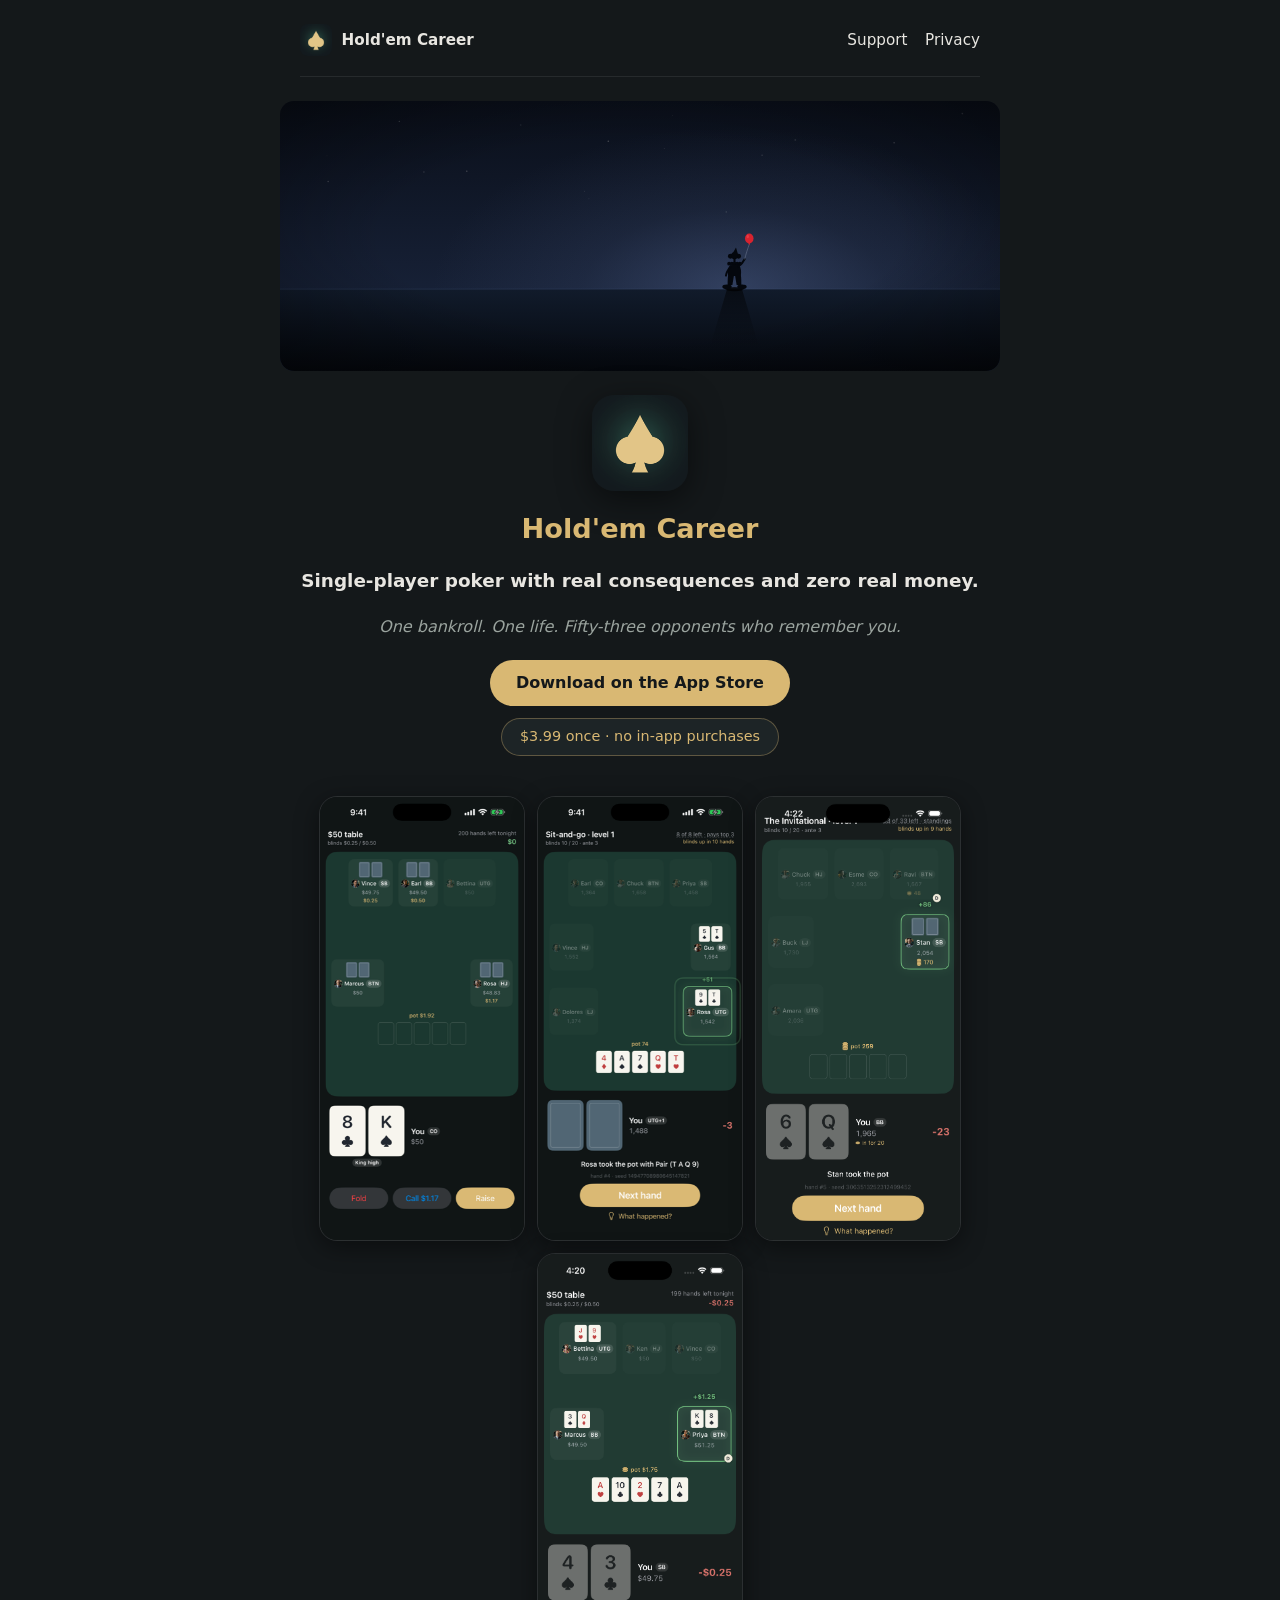
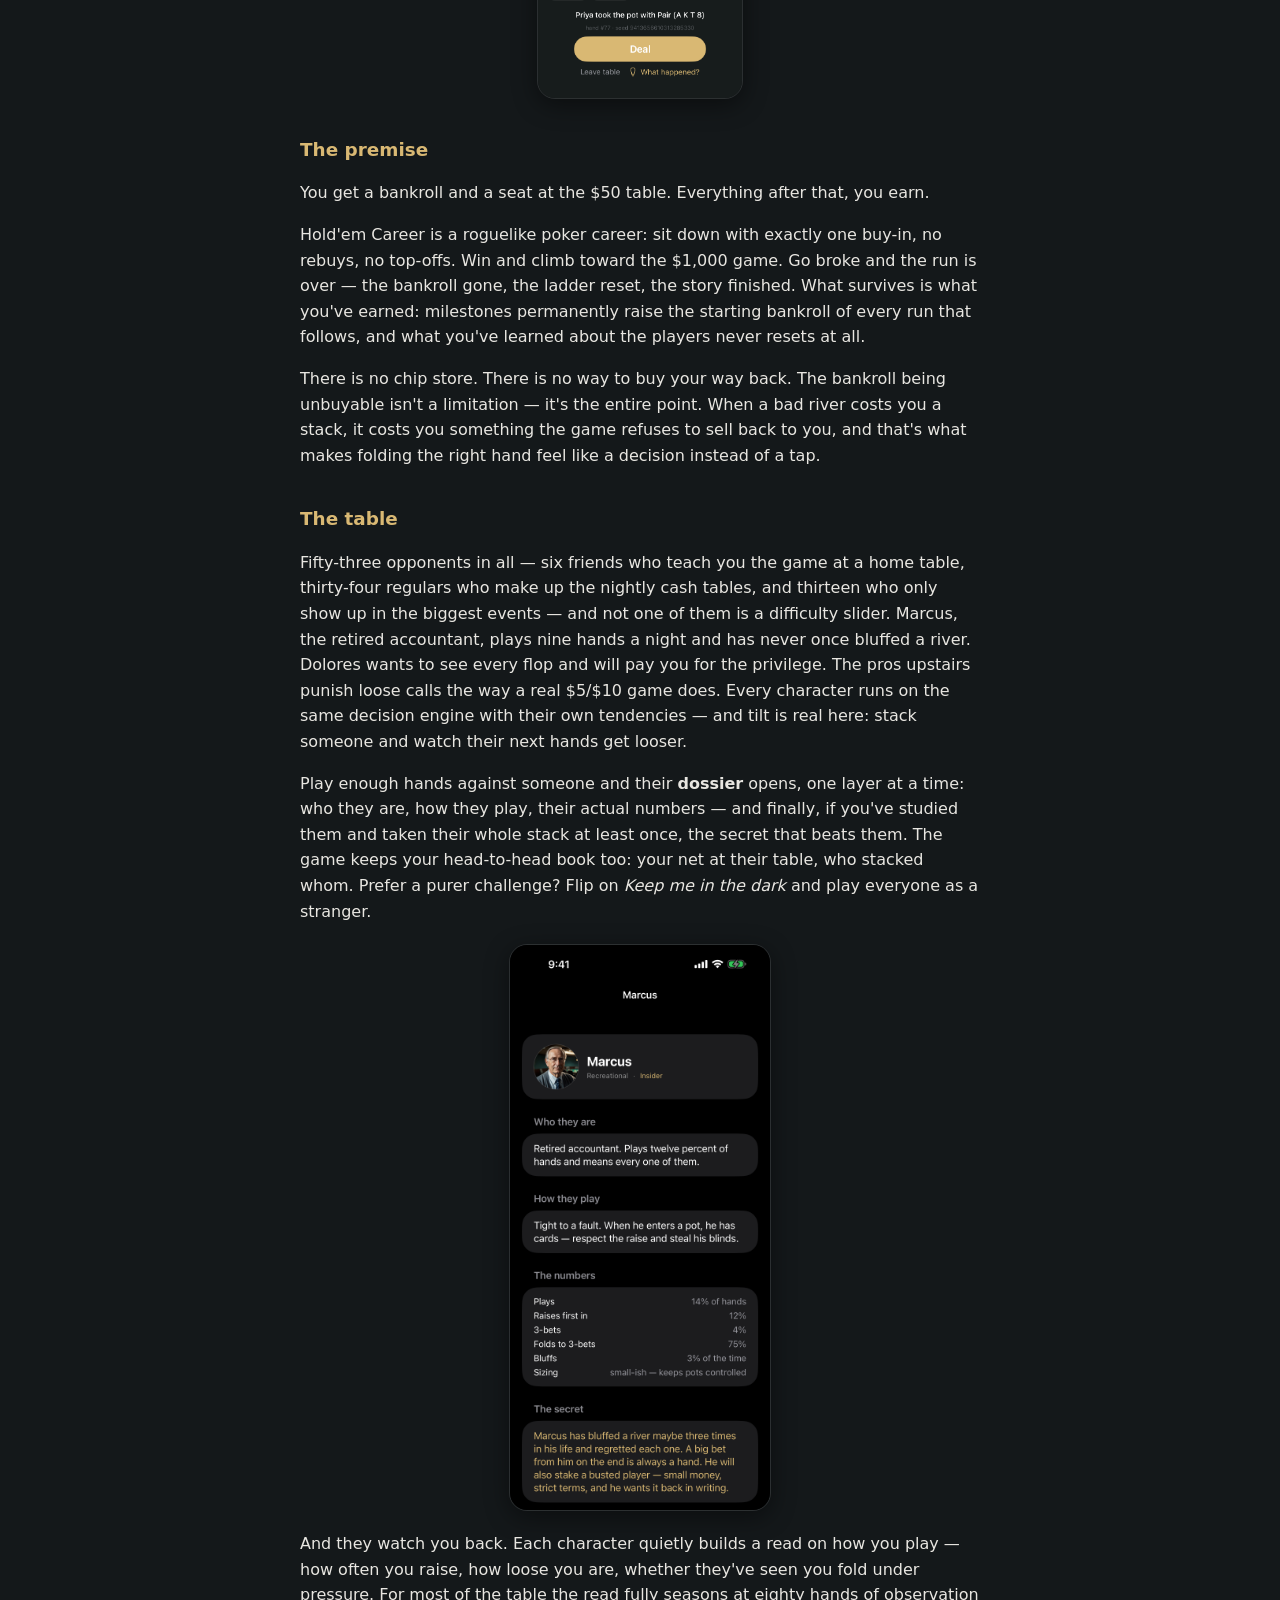
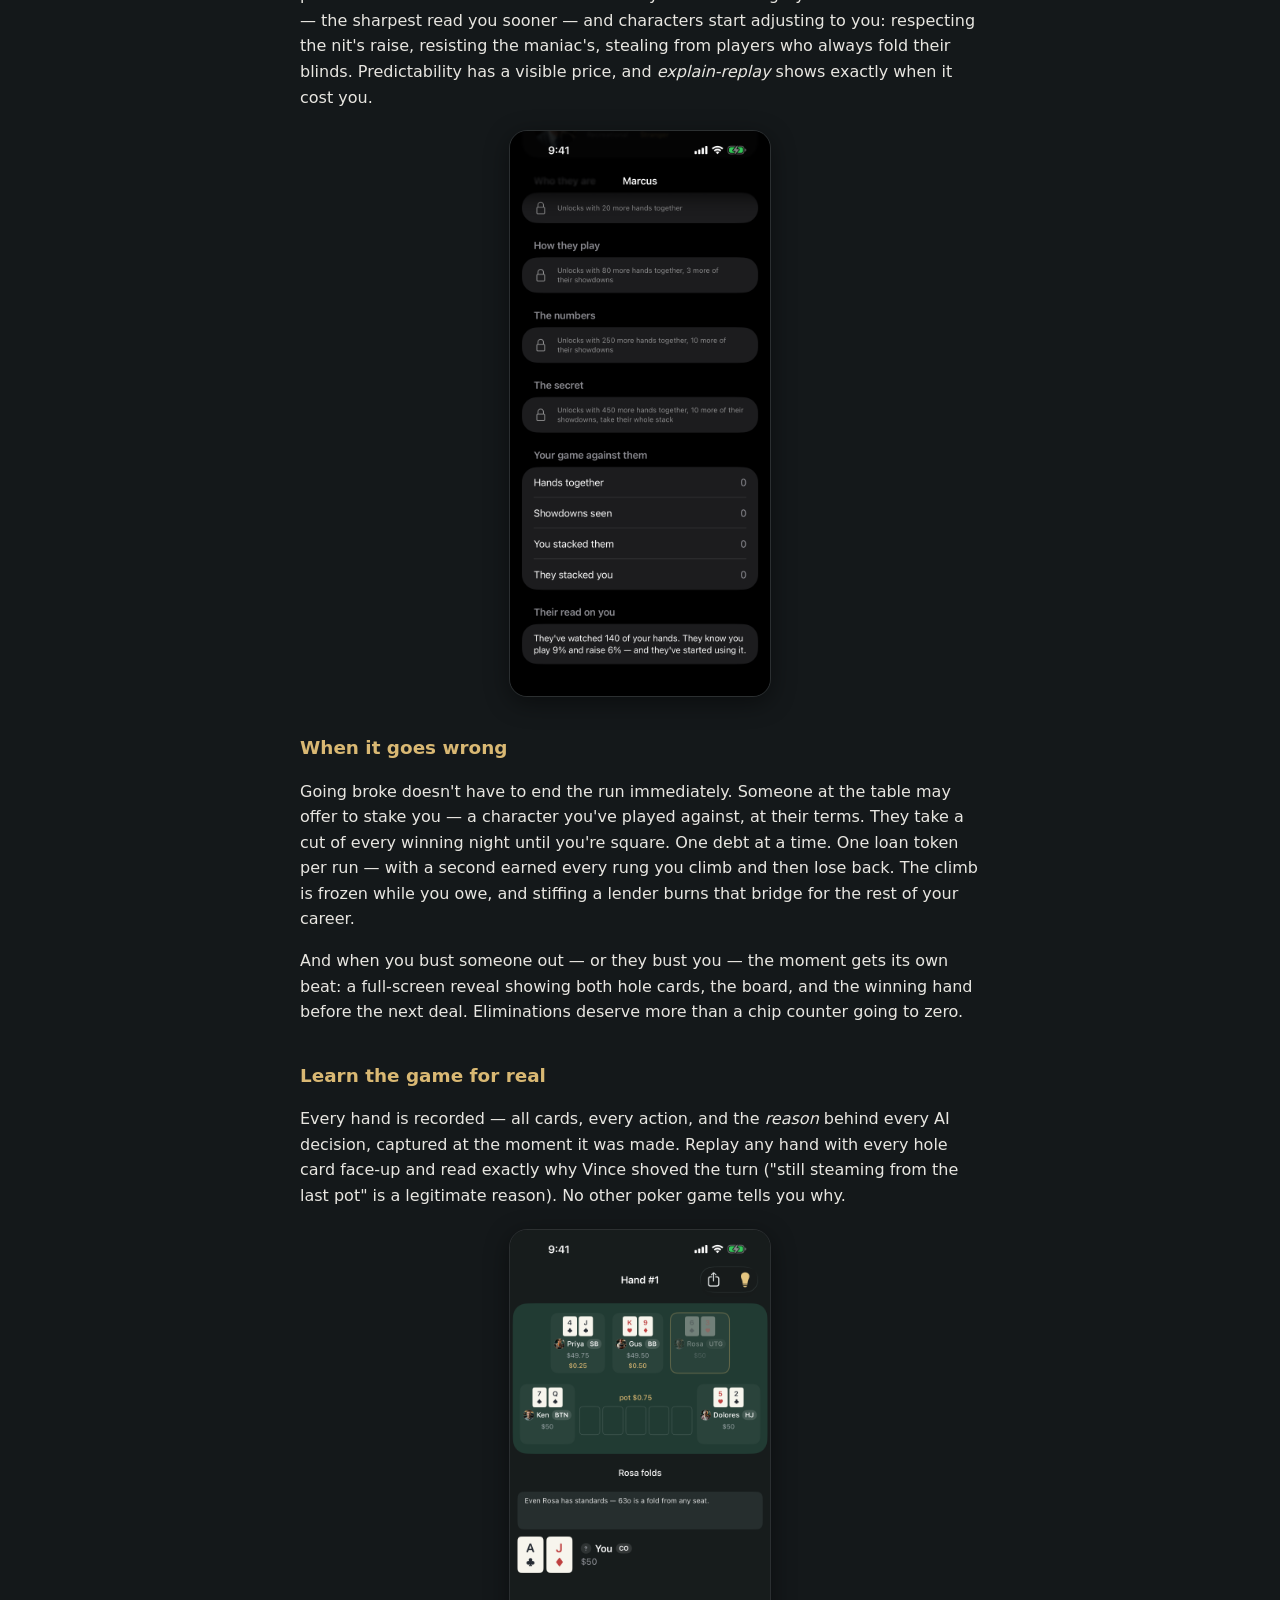
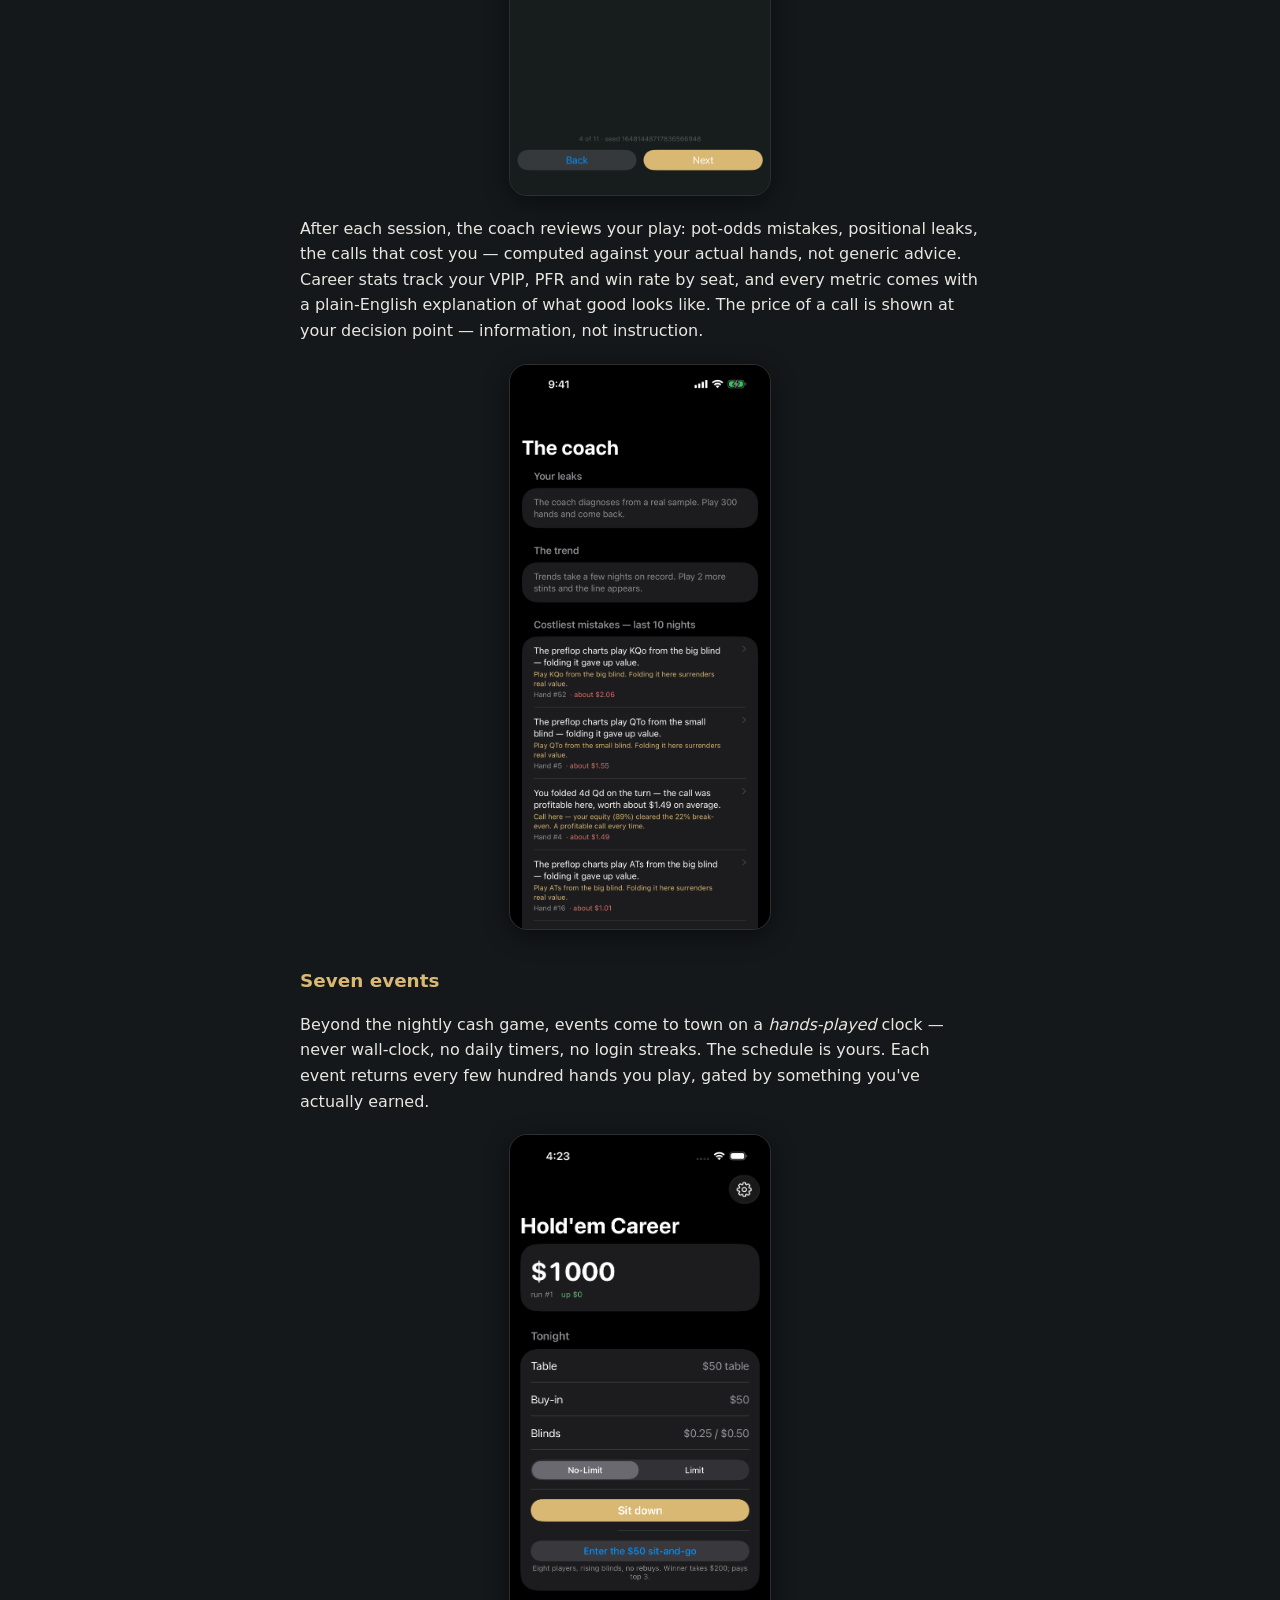
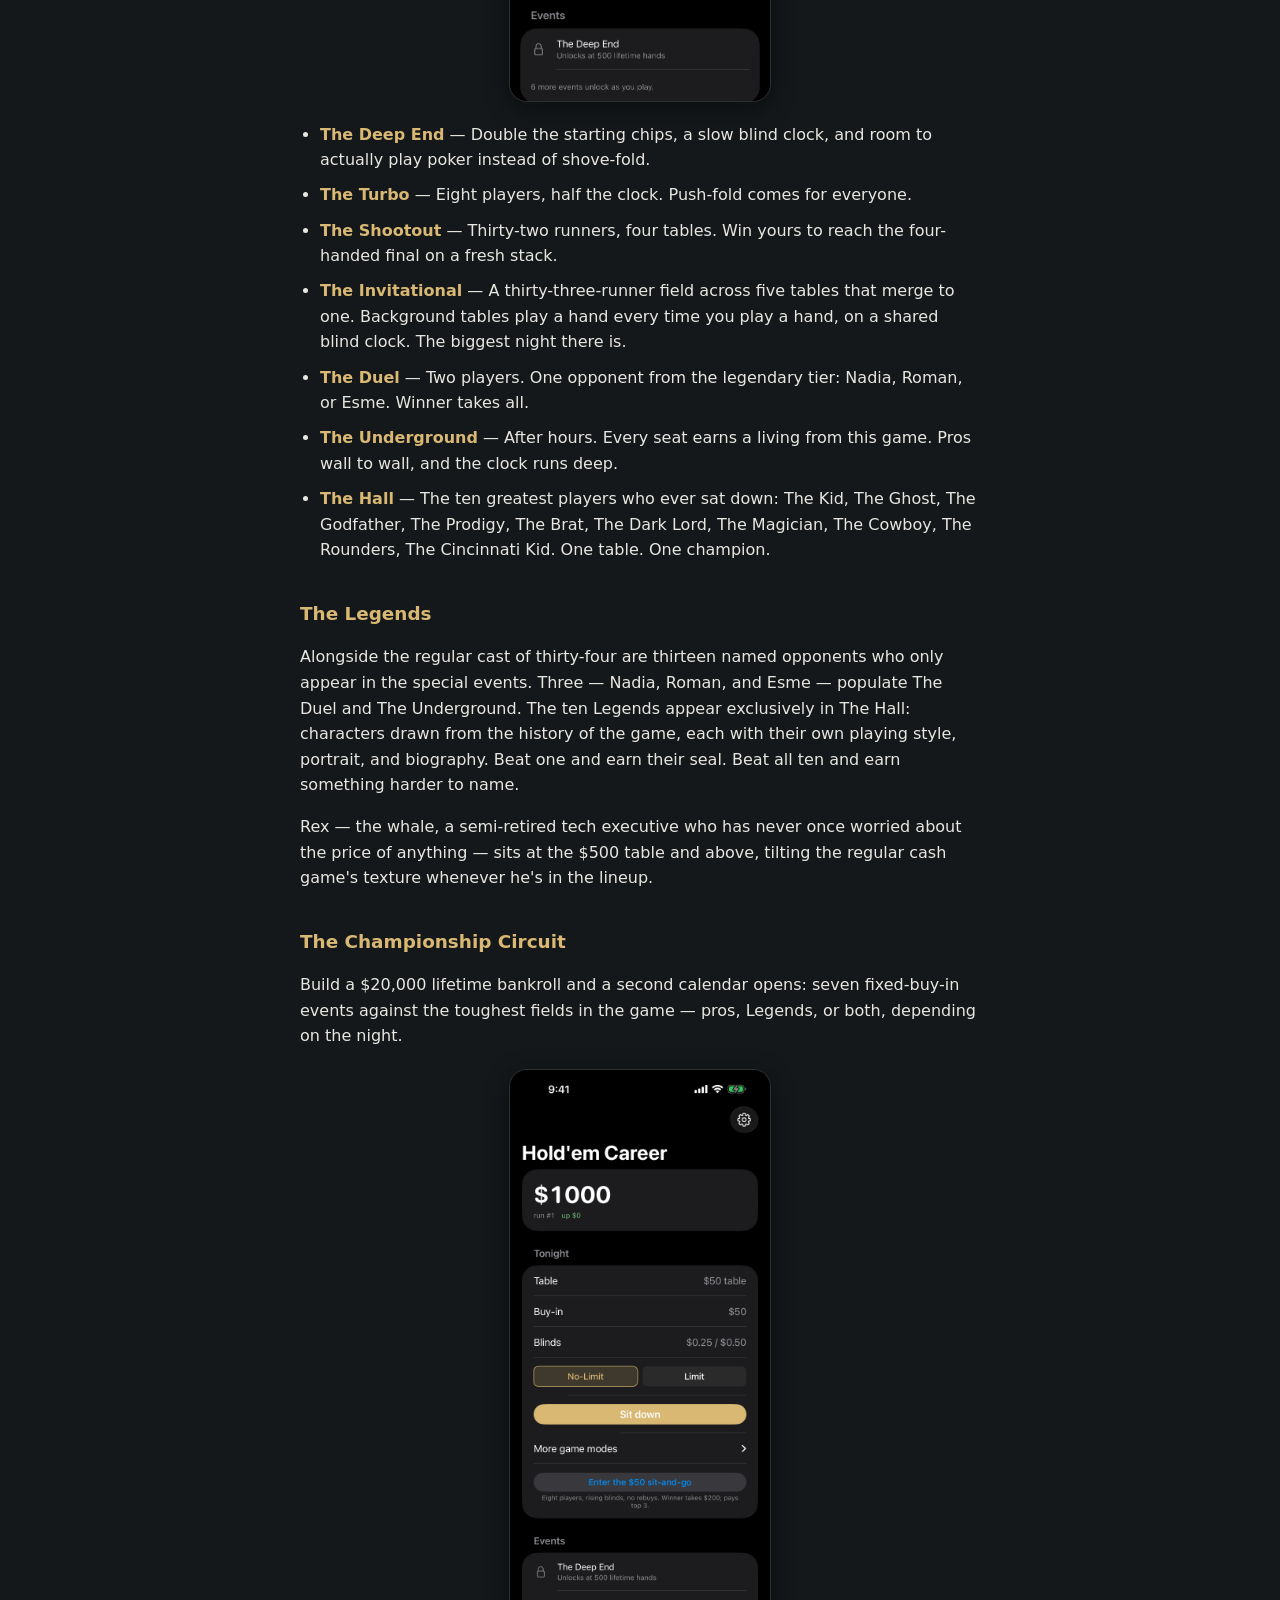
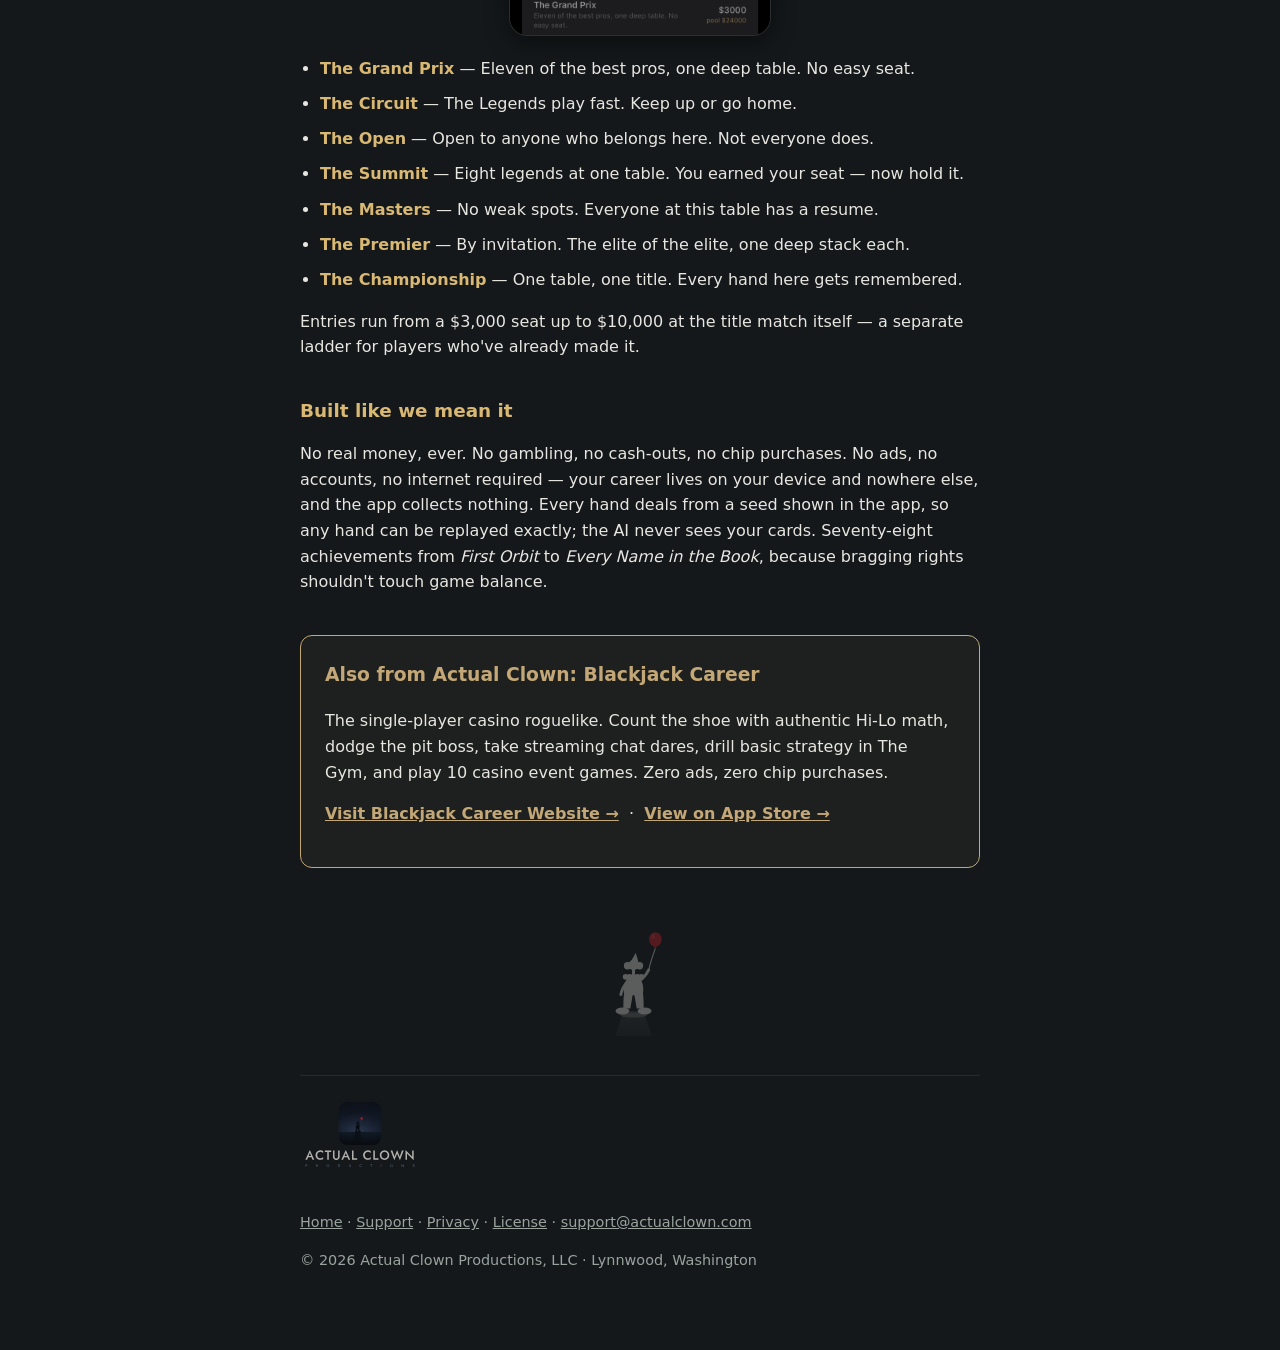
==== commit b8531022: "Price: Hold'em Career now $3.99 Co-Authored-By: Claude Sonnet 5.5 <noreply@anthropic.com>" ====
--- a/index.html
+++ b/index.html
@@ -29,7 +29,7 @@
   "operatingSystem": "iOS",
   "applicationCategory": "GameApplication",
   "url": "https://holdemcareer.actualclown.com/",
-  "offers": { "@type": "Offer", "price": "4.99", "priceCurrency": "USD" },
+  "offers": { "@type": "Offer", "price": "3.99", "priceCurrency": "USD" },
   "publisher": { "@type": "Organization", "name": "Actual Clown Productions, LLC" }
 }
 </script>
@@ -53,7 +53,7 @@
 <p class="tagline"><strong>Single-player poker with real consequences and zero real money.</strong></p>
 <p class="sub"><em>One bankroll. One life. Fifty-three opponents who remember you.</em></p>
 <a class="cta" href="https://apps.apple.com/us/app/holdem-career-offline-poker/id6801961805">Download on the App Store</a>
-<span class="badge">$4.99 once · no in-app purchases</span>
+<span class="badge">$3.99 once · no in-app purchases</span>
 </div>
 
 <div class="shots">
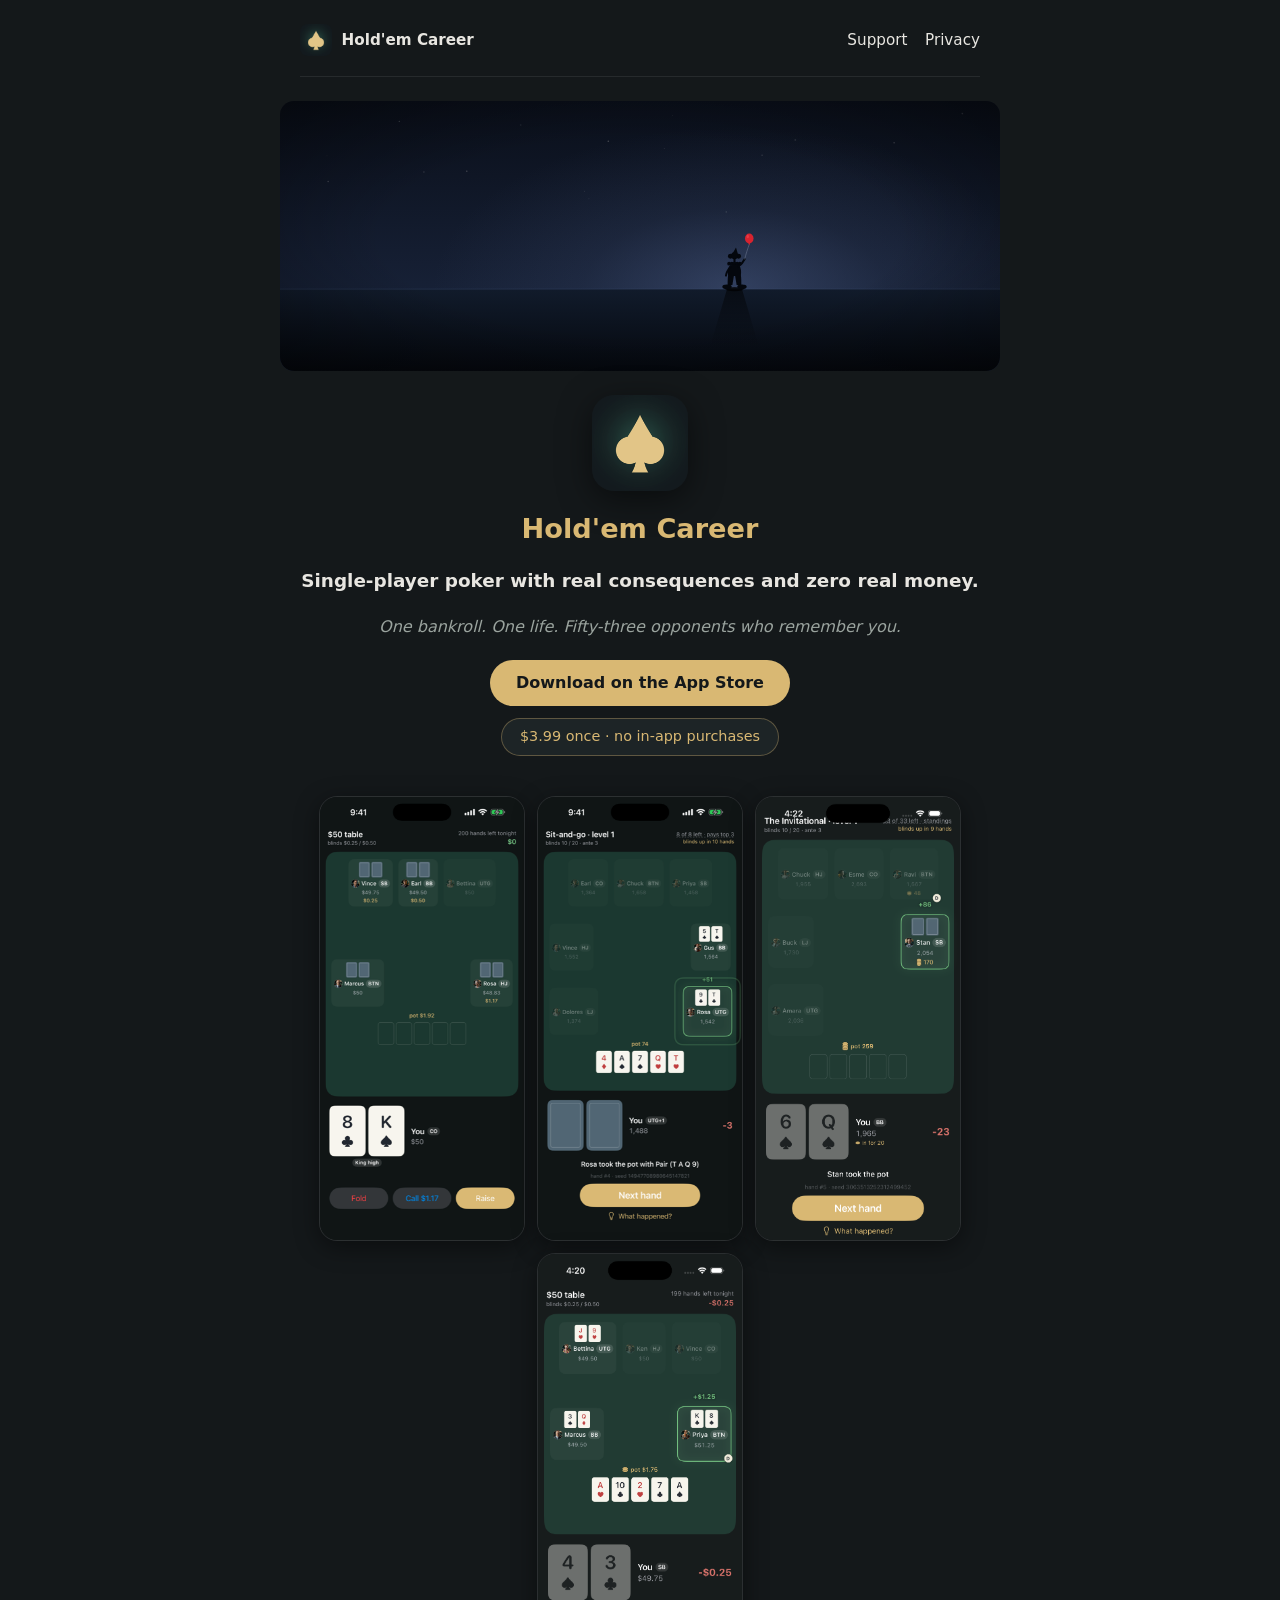
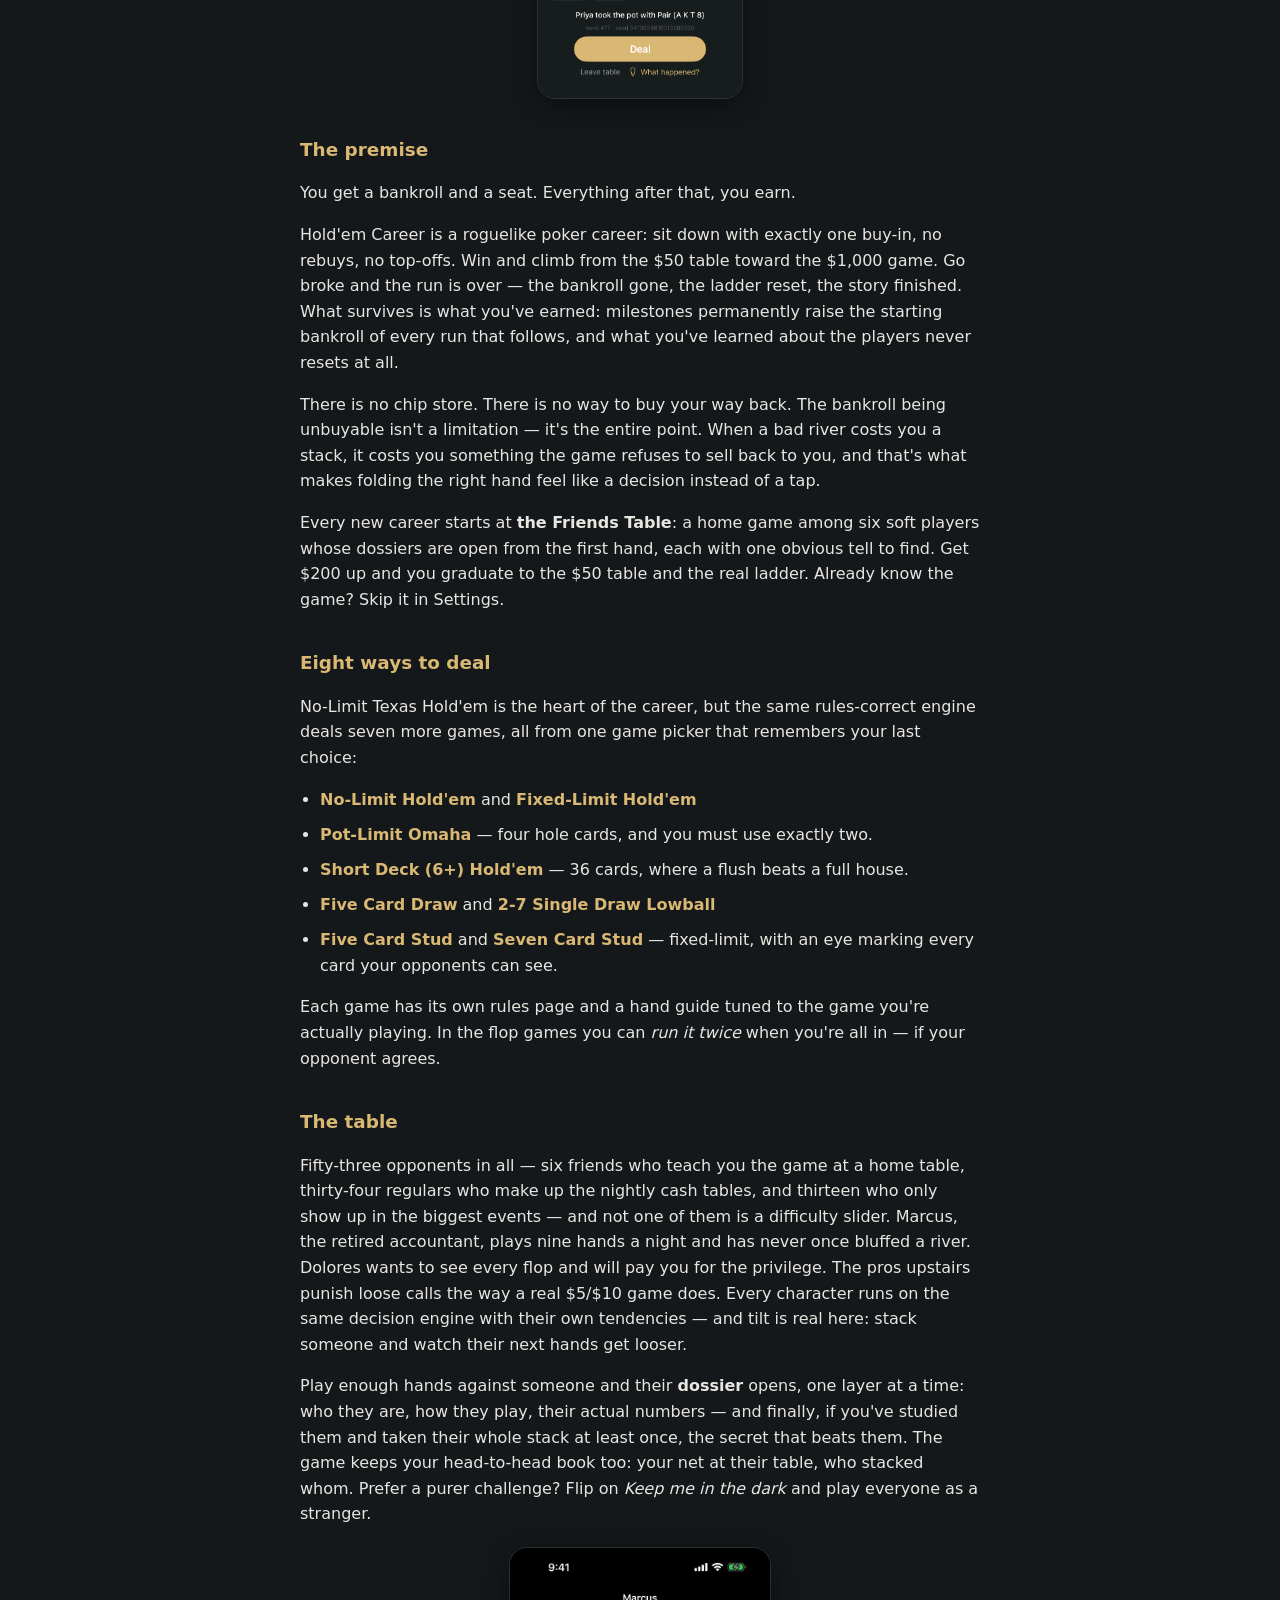
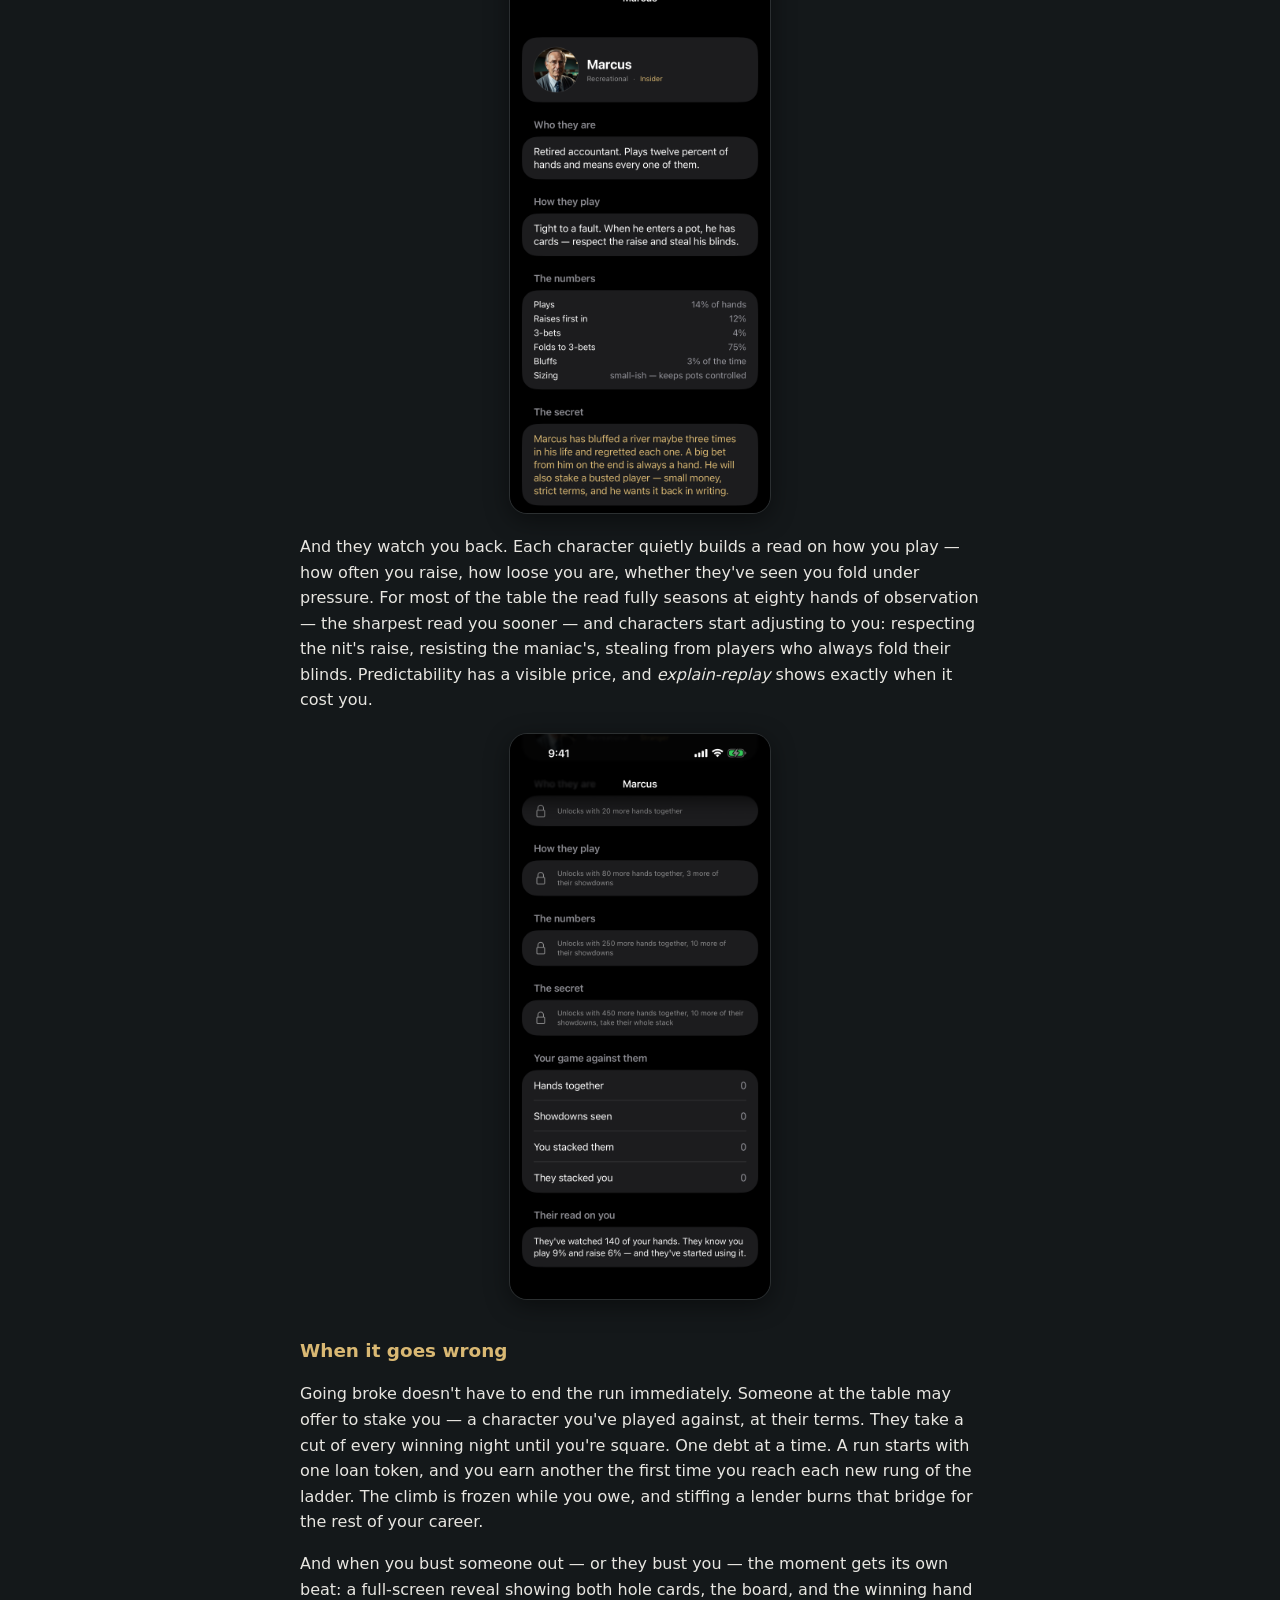
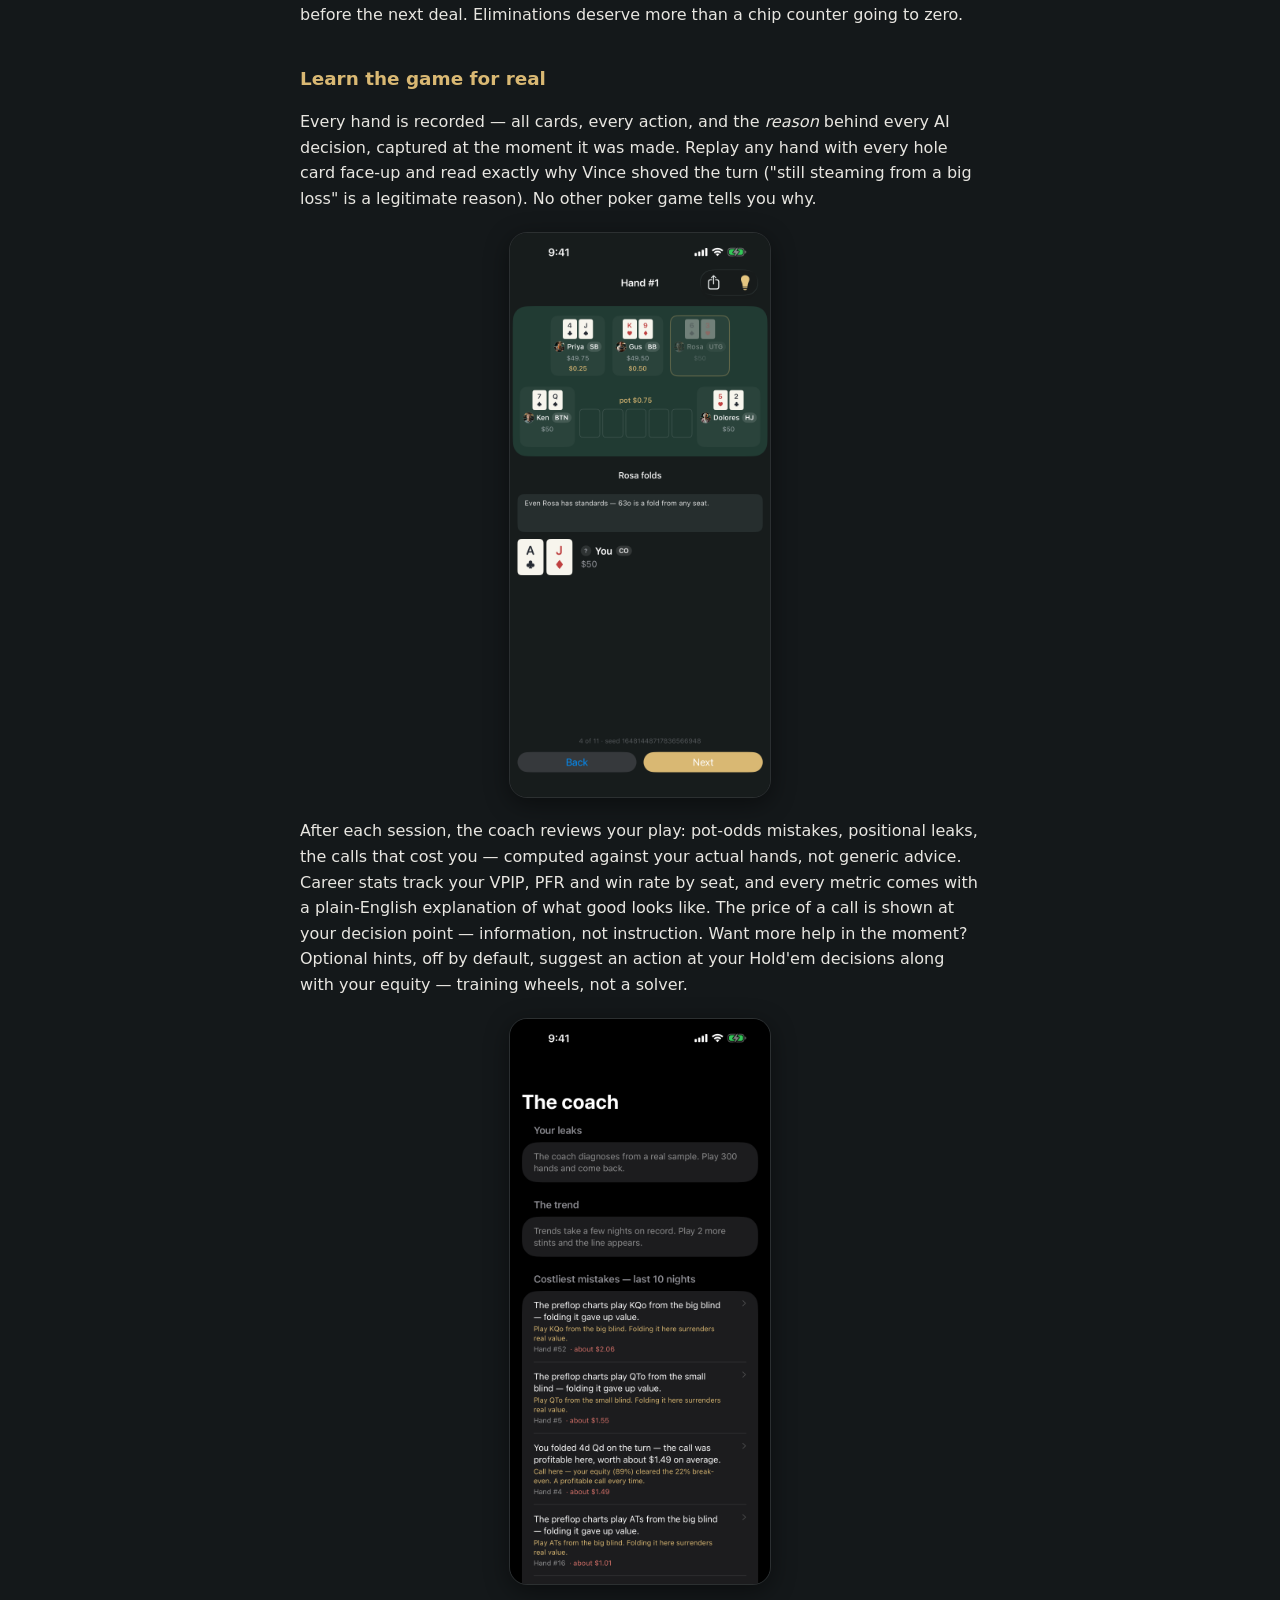
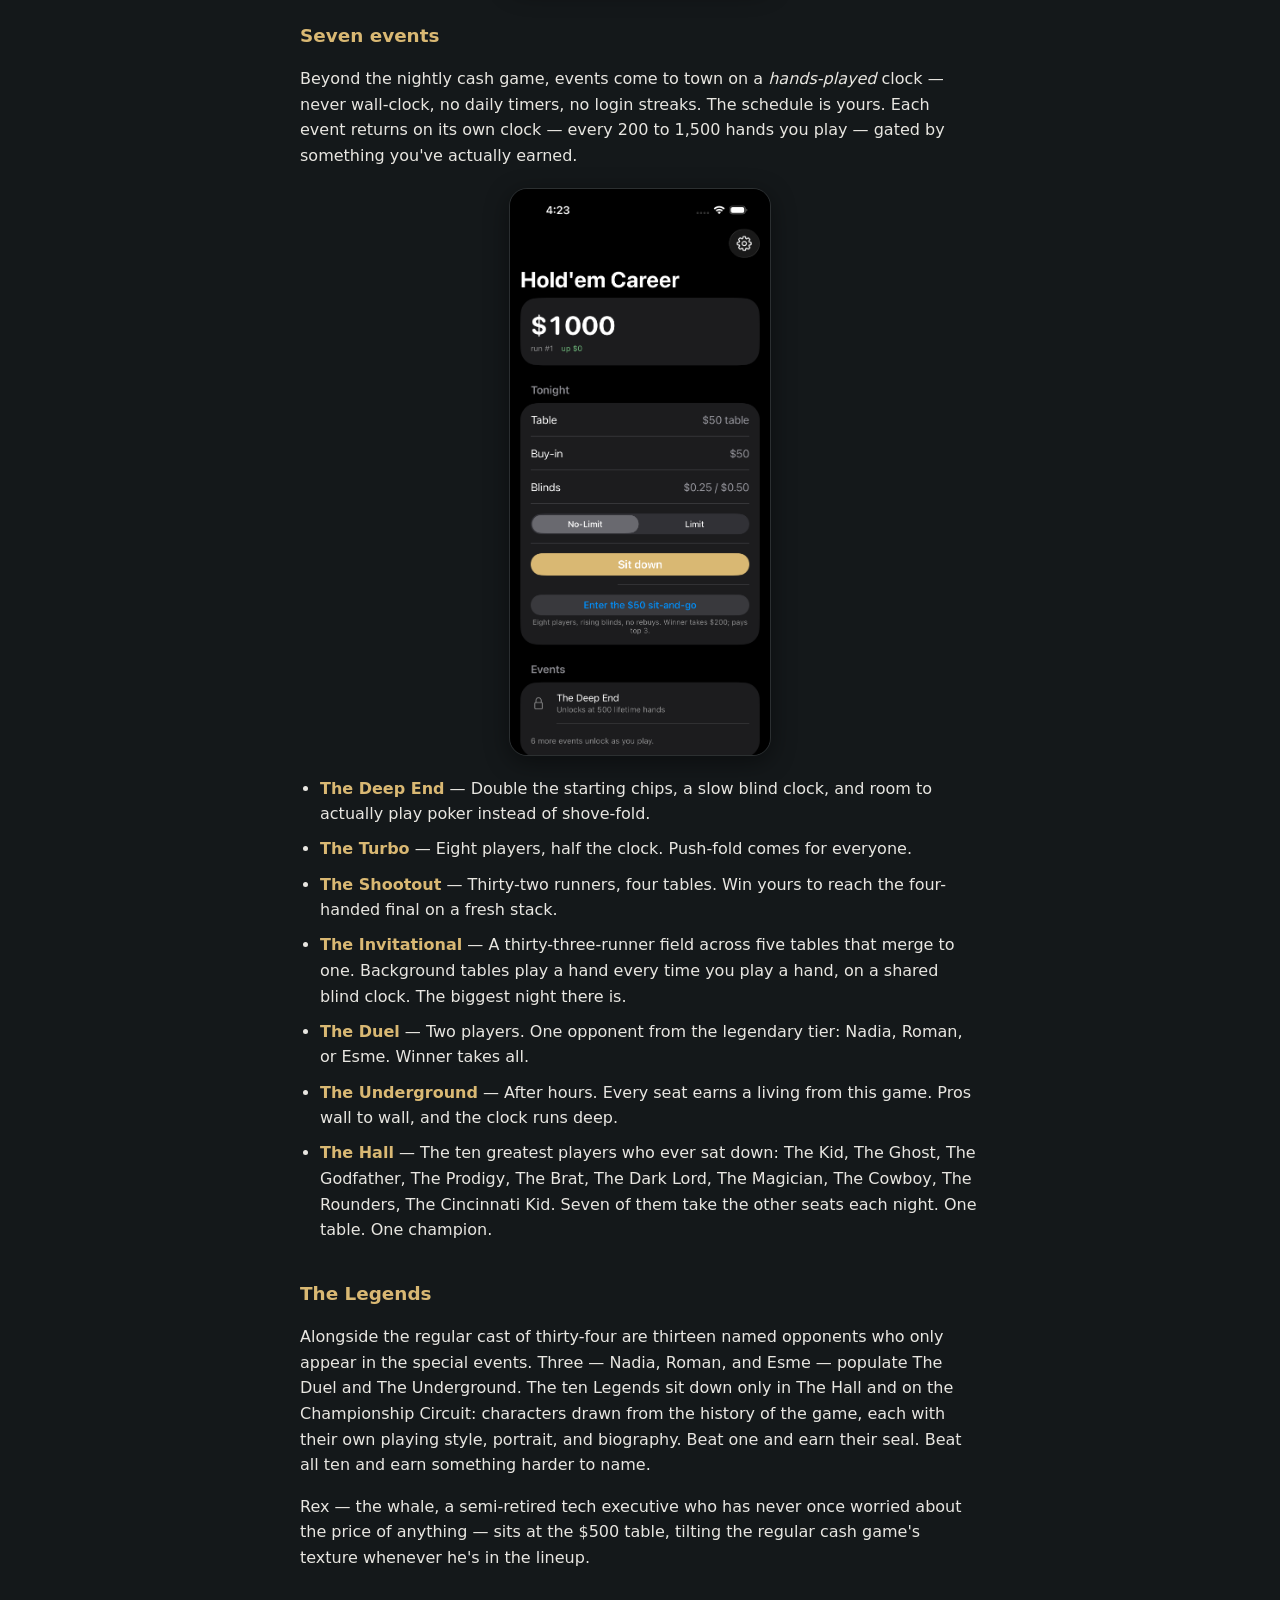
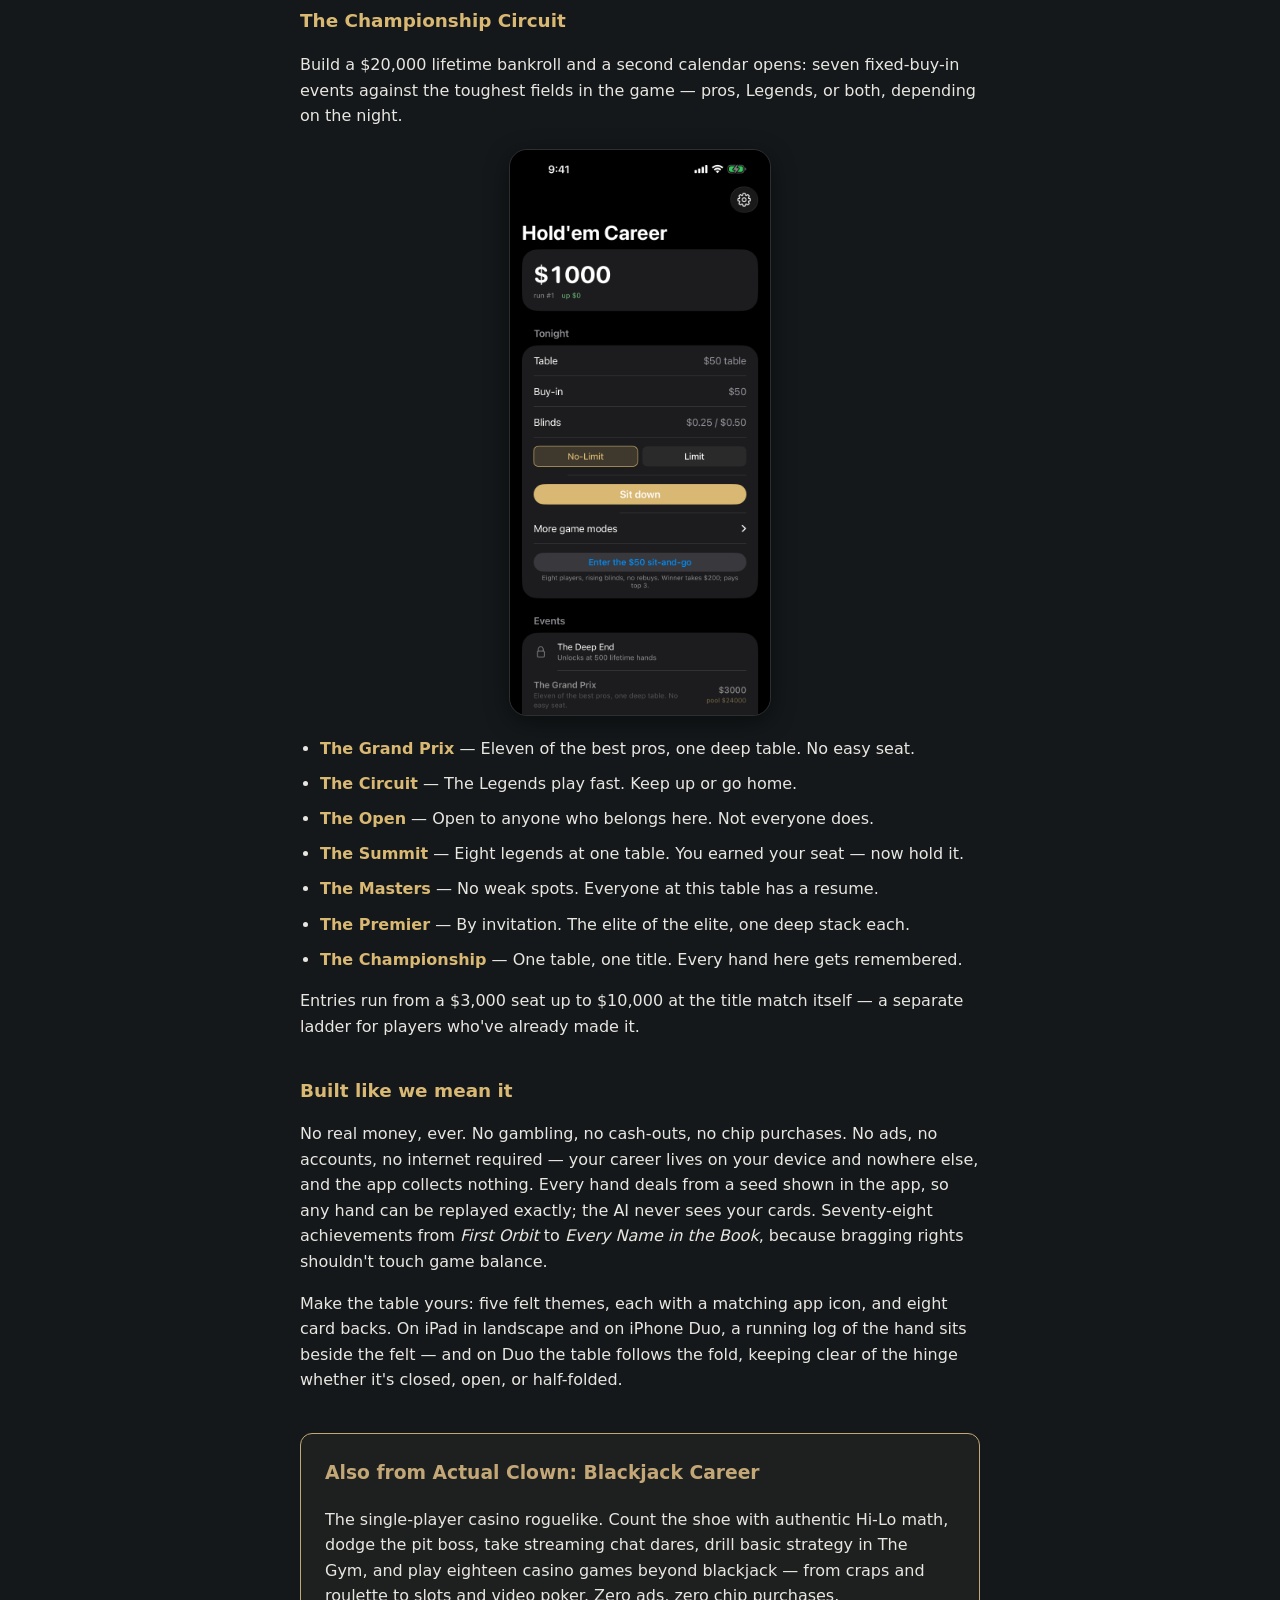
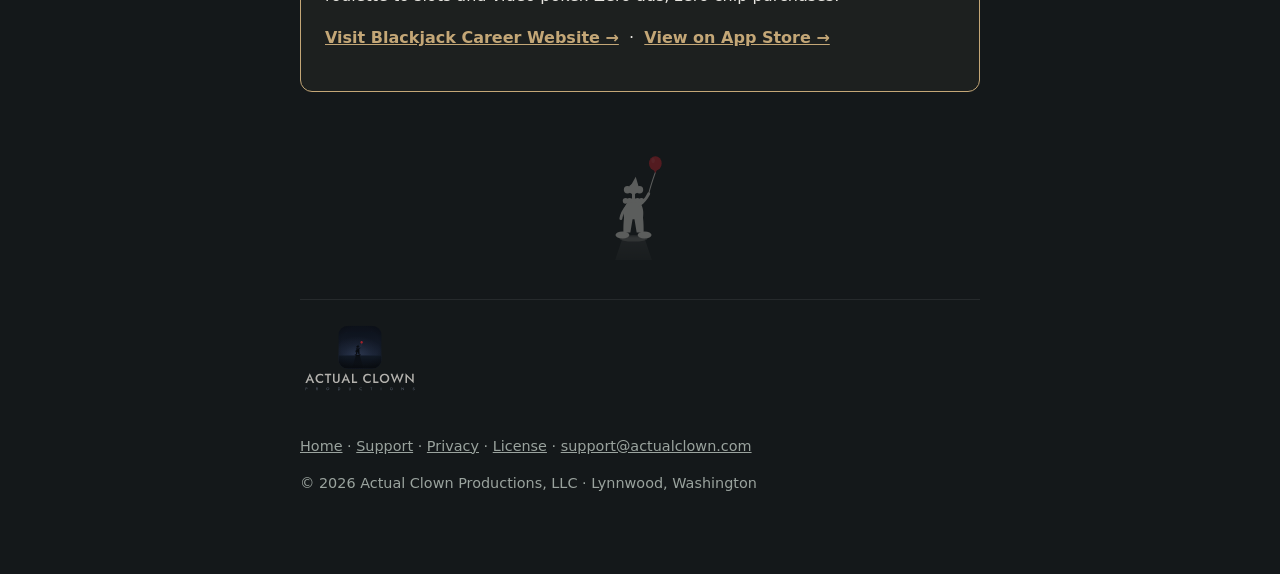
==== commit ea5ee882: "Website: match 1.5.0 — eight games, Friends Table, corrected loan/Legend/Rex/event claims Co-Authore" ====
--- a/index.html
+++ b/index.html
@@ -4,7 +4,7 @@
 <meta charset="utf-8">
 <meta name="viewport" content="width=device-width, initial-scale=1">
 <title>Hold'em Career — a roguelike poker career for iPhone and iPad</title>
-<meta name="description" content="Single-player poker with real consequences and zero real money. One bankroll, one life, and fifty-three opponents who remember you. Seven nightly events plus a championship circuit. Pay once — no ads, no chip store, ever.">
+<meta name="description" content="Single-player poker with real consequences and zero real money. One bankroll, one life, fifty-three opponents who remember you, and eight poker games from No-Limit Hold'em to Seven Card Stud. Seven events plus a championship circuit. Pay once — no ads, no chip store, ever.">
 <meta property="og:title" content="Hold'em Career">
 <meta property="og:description" content="A roguelike poker career: one bankroll, one life, and fifty-three opponents who remember you. No real money, no chip store — pay once.">
 <meta property="og:image" content="https://holdemcareer.actualclown.com/assets/og-image.png">
@@ -64,9 +64,9 @@
 </div>
 
 <h2>The premise</h2>
-<p>You get a bankroll and a seat at the $50 table. Everything after that, you earn.</p>
+<p>You get a bankroll and a seat. Everything after that, you earn.</p>
 <p>Hold'em Career is a roguelike poker career: sit down with exactly one buy-in, no rebuys, no
-top-offs. Win and climb toward the $1,000 game. Go broke and the run is over — the bankroll
+top-offs. Win and climb from the $50 table toward the $1,000 game. Go broke and the run is over — the bankroll
 gone, the ladder reset, the story finished. What survives is what you've earned: milestones
 permanently raise the starting bankroll of every run that follows, and what you've learned
 about the players never resets at all.</p>
@@ -74,6 +74,24 @@
 isn't a limitation — it's the entire point. When a bad river costs you a stack, it costs you
 something the game refuses to sell back to you, and that's what makes folding the right hand
 feel like a decision instead of a tap.</p>
+<p>Every new career starts at <strong>the Friends Table</strong>: a home game among six soft
+players whose dossiers are open from the first hand, each with one obvious tell to find. Get
+$200 up and you graduate to the $50 table and the real ladder. Already know the game? Skip it in
+Settings.</p>
+
+<h2>Eight ways to deal</h2>
+<p>No-Limit Texas Hold'em is the heart of the career, but the same rules-correct engine deals
+seven more games, all from one game picker that remembers your last choice:</p>
+<ul class="events-list">
+  <li><strong>No-Limit Hold'em</strong> and <strong>Fixed-Limit Hold'em</strong></li>
+  <li><strong>Pot-Limit Omaha</strong> — four hole cards, and you must use exactly two.</li>
+  <li><strong>Short Deck (6+) Hold'em</strong> — 36 cards, where a flush beats a full house.</li>
+  <li><strong>Five Card Draw</strong> and <strong>2-7 Single Draw Lowball</strong></li>
+  <li><strong>Five Card Stud</strong> and <strong>Seven Card Stud</strong> — fixed-limit, with an
+  eye marking every card your opponents can see.</li>
+</ul>
+<p>Each game has its own rules page and a hand guide tuned to the game you're actually playing.
+In the flop games you can <em>run it twice</em> when you're all in — if your opponent agrees.</p>
 
 <h2>The table</h2>
 <p>Fifty-three opponents in all — six friends who teach you the game at a home table, thirty-four
@@ -100,8 +118,8 @@
 <h2>When it goes wrong</h2>
 <p>Going broke doesn't have to end the run immediately. Someone at the table may offer to stake
 you — a character you've played against, at their terms. They take a cut of every winning night
-until you're square. One debt at a time. One loan token per run — with a second earned every
-rung you climb and then lose back. The climb is frozen while you owe, and stiffing a lender
+until you're square. One debt at a time. A run starts with one loan token, and you earn another
+the first time you reach each new rung of the ladder. The climb is frozen while you owe, and stiffing a lender
 burns that bridge for the rest of your career.</p>
 <p>And when you bust someone out — or they bust you — the moment gets its own beat: a
 full-screen reveal showing both hole cards, the board, and the winning hand before the next
@@ -110,20 +128,22 @@
 <h2>Learn the game for real</h2>
 <p>Every hand is recorded — all cards, every action, and the <em>reason</em> behind every AI
 decision, captured at the moment it was made. Replay any hand with every hole card face-up and
-read exactly why Vince shoved the turn ("still steaming from the last pot" is a legitimate
+read exactly why Vince shoved the turn ("still steaming from a big loss" is a legitimate
 reason). No other poker game tells you why.</p>
 <img class="inline-shot" src="assets/explain-mode.png" alt="Explain mode on a finished hand: every hole card face-up, with the real reason behind an opponent's fold">
 <p>After each session, the coach reviews your play: pot-odds mistakes, positional leaks, the
 calls that cost you — computed against your actual hands, not generic advice. Career stats
 track your VPIP, PFR and win rate by seat, and every metric comes with a plain-English
 explanation of what good looks like. The price of a call is shown at your decision point —
-information, not instruction.</p>
+information, not instruction. Want more help in the moment? Optional hints, off by default,
+suggest an action at your Hold'em decisions along with your equity — training wheels, not a
+solver.</p>
 <img class="inline-shot" src="assets/coach.png" alt="The coach's costliest-mistakes list, with the real dollar cost of each hand">
 
 <h2>Seven events</h2>
 <p>Beyond the nightly cash game, events come to town on a <em>hands-played</em> clock — never
-wall-clock, no daily timers, no login streaks. The schedule is yours. Each event returns every
-few hundred hands you play, gated by something you've actually earned.</p>
+wall-clock, no daily timers, no login streaks. The schedule is yours. Each event returns on its
+own clock — every 200 to 1,500 hands you play — gated by something you've actually earned.</p>
 <img class="inline-shot" src="assets/6-events.png" alt="The events calendar: The Hall, The Invitational, The Duel and more">
 <ul class="events-list">
   <li><strong>The Deep End</strong> — Double the starting chips, a slow blind clock, and room to
@@ -140,17 +160,18 @@
   Pros wall to wall, and the clock runs deep.</li>
   <li><strong>The Hall</strong> — The ten greatest players who ever sat down: The Kid, The Ghost,
   The Godfather, The Prodigy, The Brat, The Dark Lord, The Magician, The Cowboy, The Rounders,
-  The Cincinnati Kid. One table. One champion.</li>
+  The Cincinnati Kid. Seven of them take the other seats each night. One table. One
+  champion.</li>
 </ul>
 
 <h2>The Legends</h2>
 <p>Alongside the regular cast of thirty-four are thirteen named opponents who only appear in
 the special events. Three — Nadia, Roman, and Esme — populate The Duel and The Underground.
-The ten Legends appear exclusively in The Hall: characters drawn from the history of the game,
-each with their own playing style, portrait, and biography. Beat one and earn their seal. Beat
+The ten Legends sit down only in The Hall and on the Championship Circuit: characters drawn
+from the history of the game, each with their own playing style, portrait, and biography. Beat one and earn their seal. Beat
 all ten and earn something harder to name.</p>
 <p>Rex — the whale, a semi-retired tech executive who has never once worried about the price of
-anything — sits at the $500 table and above, tilting the regular cash game's texture whenever
+anything — sits at the $500 table, tilting the regular cash game's texture whenever
 he's in the lineup.</p>
 
 <h2>The Championship Circuit</h2>
@@ -178,10 +199,14 @@
 nothing. Every hand deals from a seed shown in the app, so any hand can be replayed exactly;
 the AI never sees your cards. Seventy-eight achievements from <em>First Orbit</em> to
 <em>Every Name in the Book</em>, because bragging rights shouldn't touch game balance.</p>
+<p>Make the table yours: five felt themes, each with a matching app icon, and eight card backs.
+On iPad in landscape and on iPhone Duo, a running log of the hand sits beside the felt — and on
+Duo the table follows the fold, keeping clear of the hinge whether it's closed, open, or
+half-folded.</p>
 
 <section class="cross-promo-card" style="margin: 2.5rem 0 1.5rem; border: 1px solid #c4a777; border-radius: 12px; padding: 1.5rem; background: rgba(196, 167, 119, 0.05);">
   <h3 style="margin-top: 0; color: #c4a777;">Also from Actual Clown: Blackjack Career</h3>
-  <p>The single-player casino roguelike. Count the shoe with authentic Hi-Lo math, dodge the pit boss, take streaming chat dares, drill basic strategy in The Gym, and play 10 casino event games. Zero ads, zero chip purchases.</p>
+  <p>The single-player casino roguelike. Count the shoe with authentic Hi-Lo math, dodge the pit boss, take streaming chat dares, drill basic strategy in The Gym, and play eighteen casino games beyond blackjack — from craps and roulette to slots and video poker. Zero ads, zero chip purchases.</p>
   <p><a href="https://blackjackcareer.actualclown.com" target="_blank" rel="noopener" style="color: #c4a777; font-weight: 600;">Visit Blackjack Career Website &rarr;</a> &nbsp;·&nbsp; <a href="https://apps.apple.com/app/id6812623725" target="_blank" rel="noopener" style="color: #c4a777; font-weight: 600;">View on App Store &rarr;</a></p>
 </section>
 
